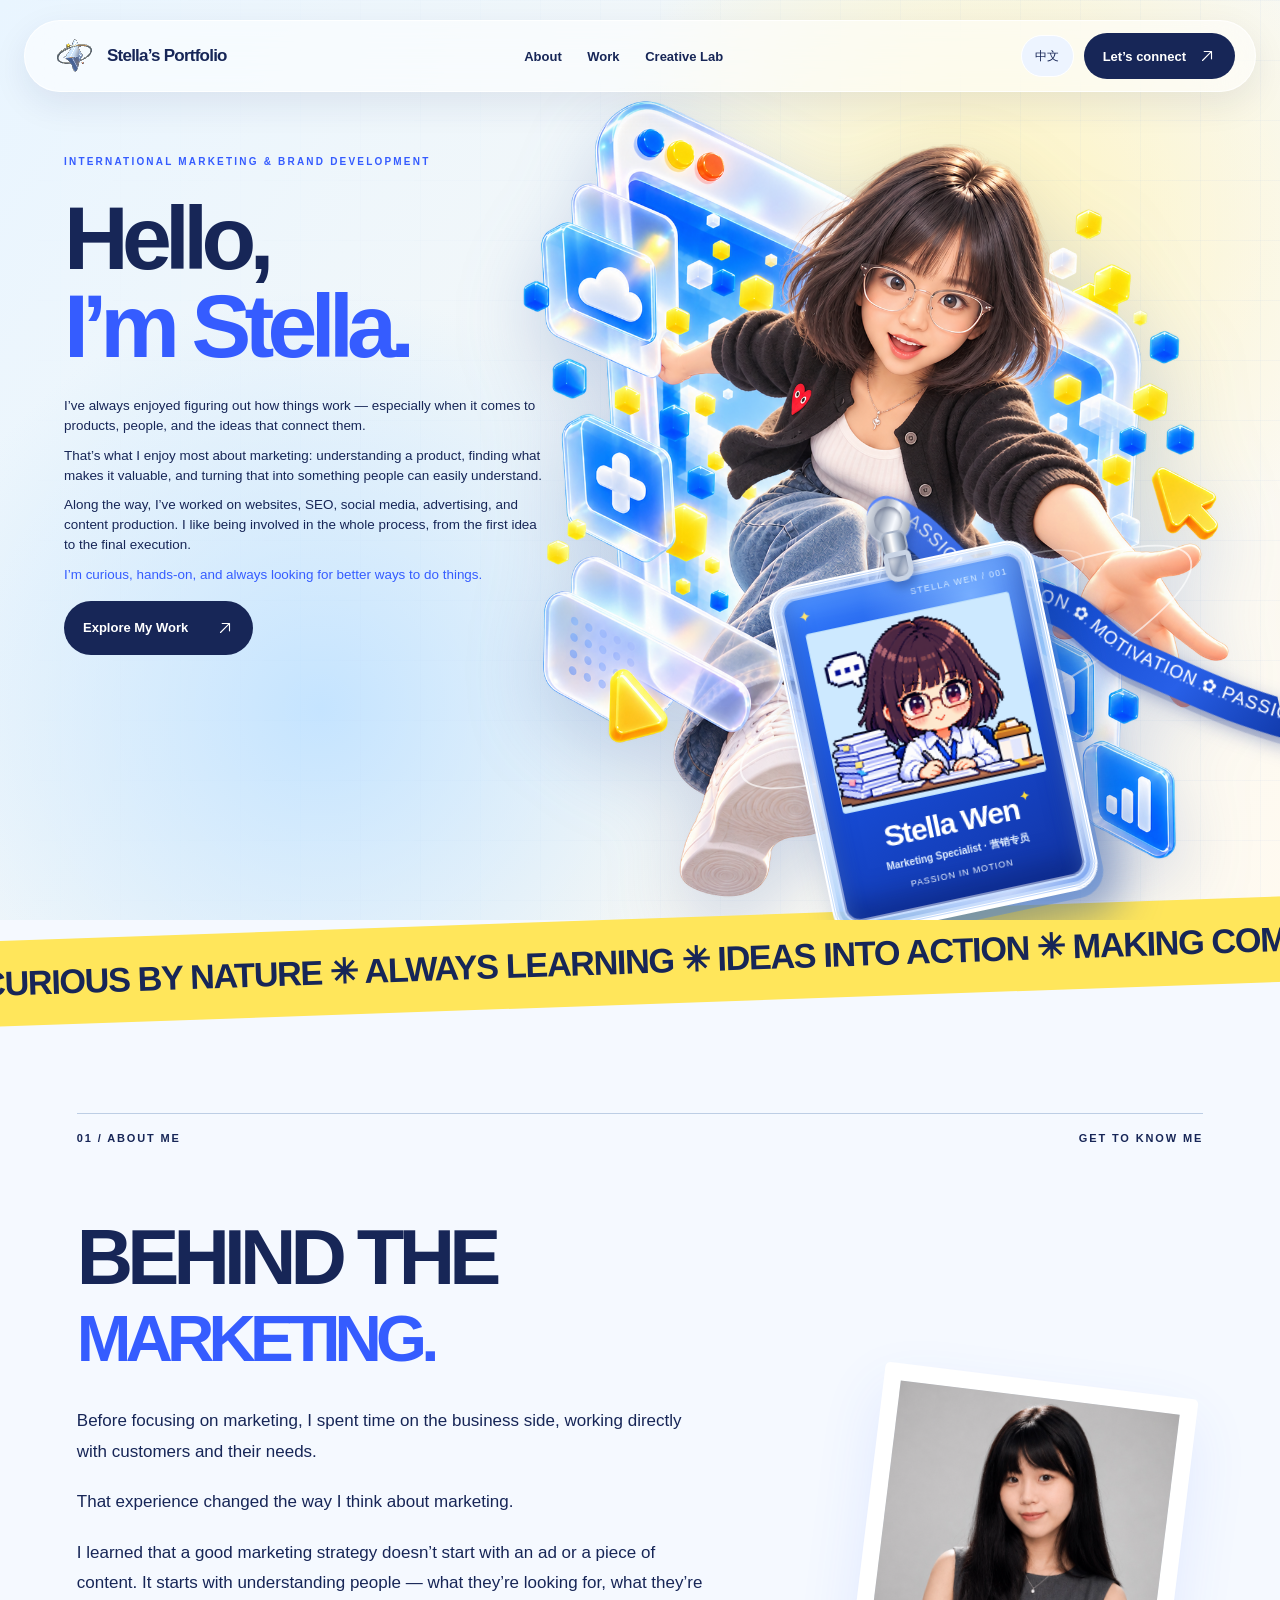
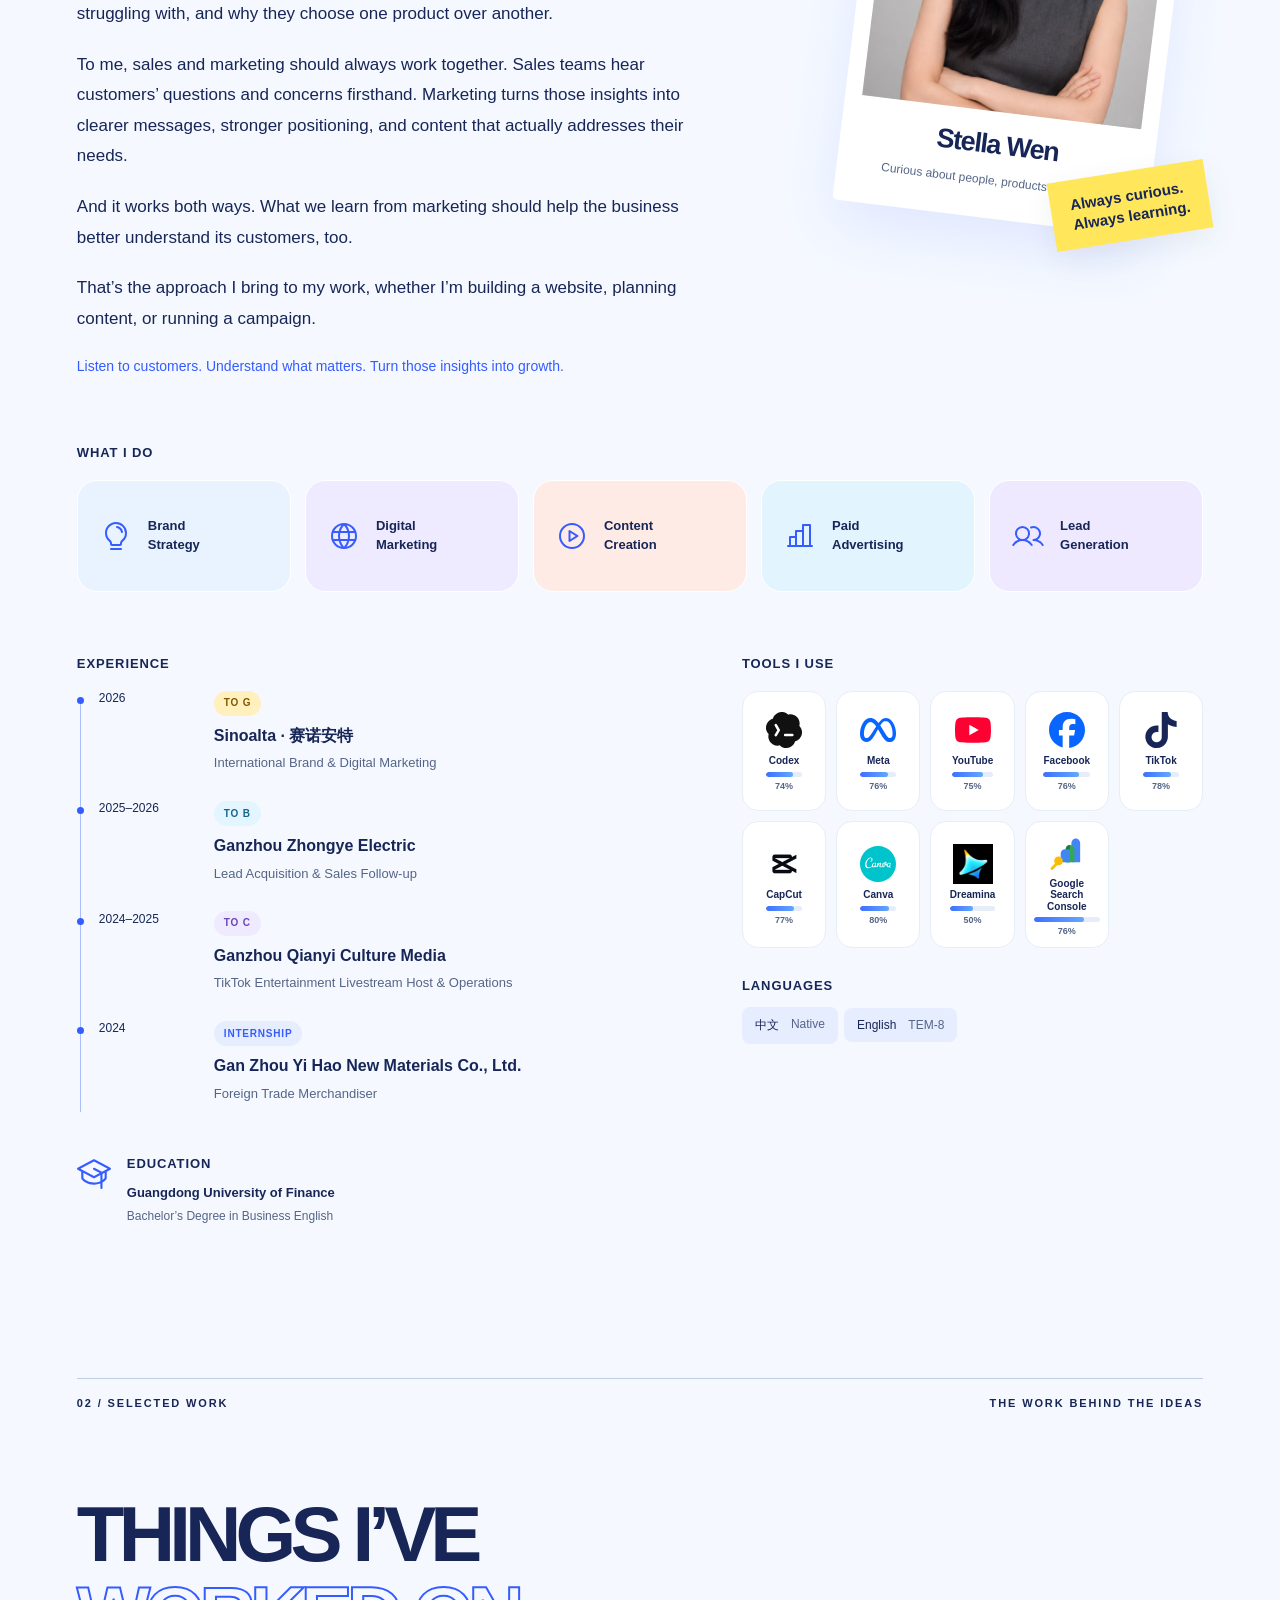
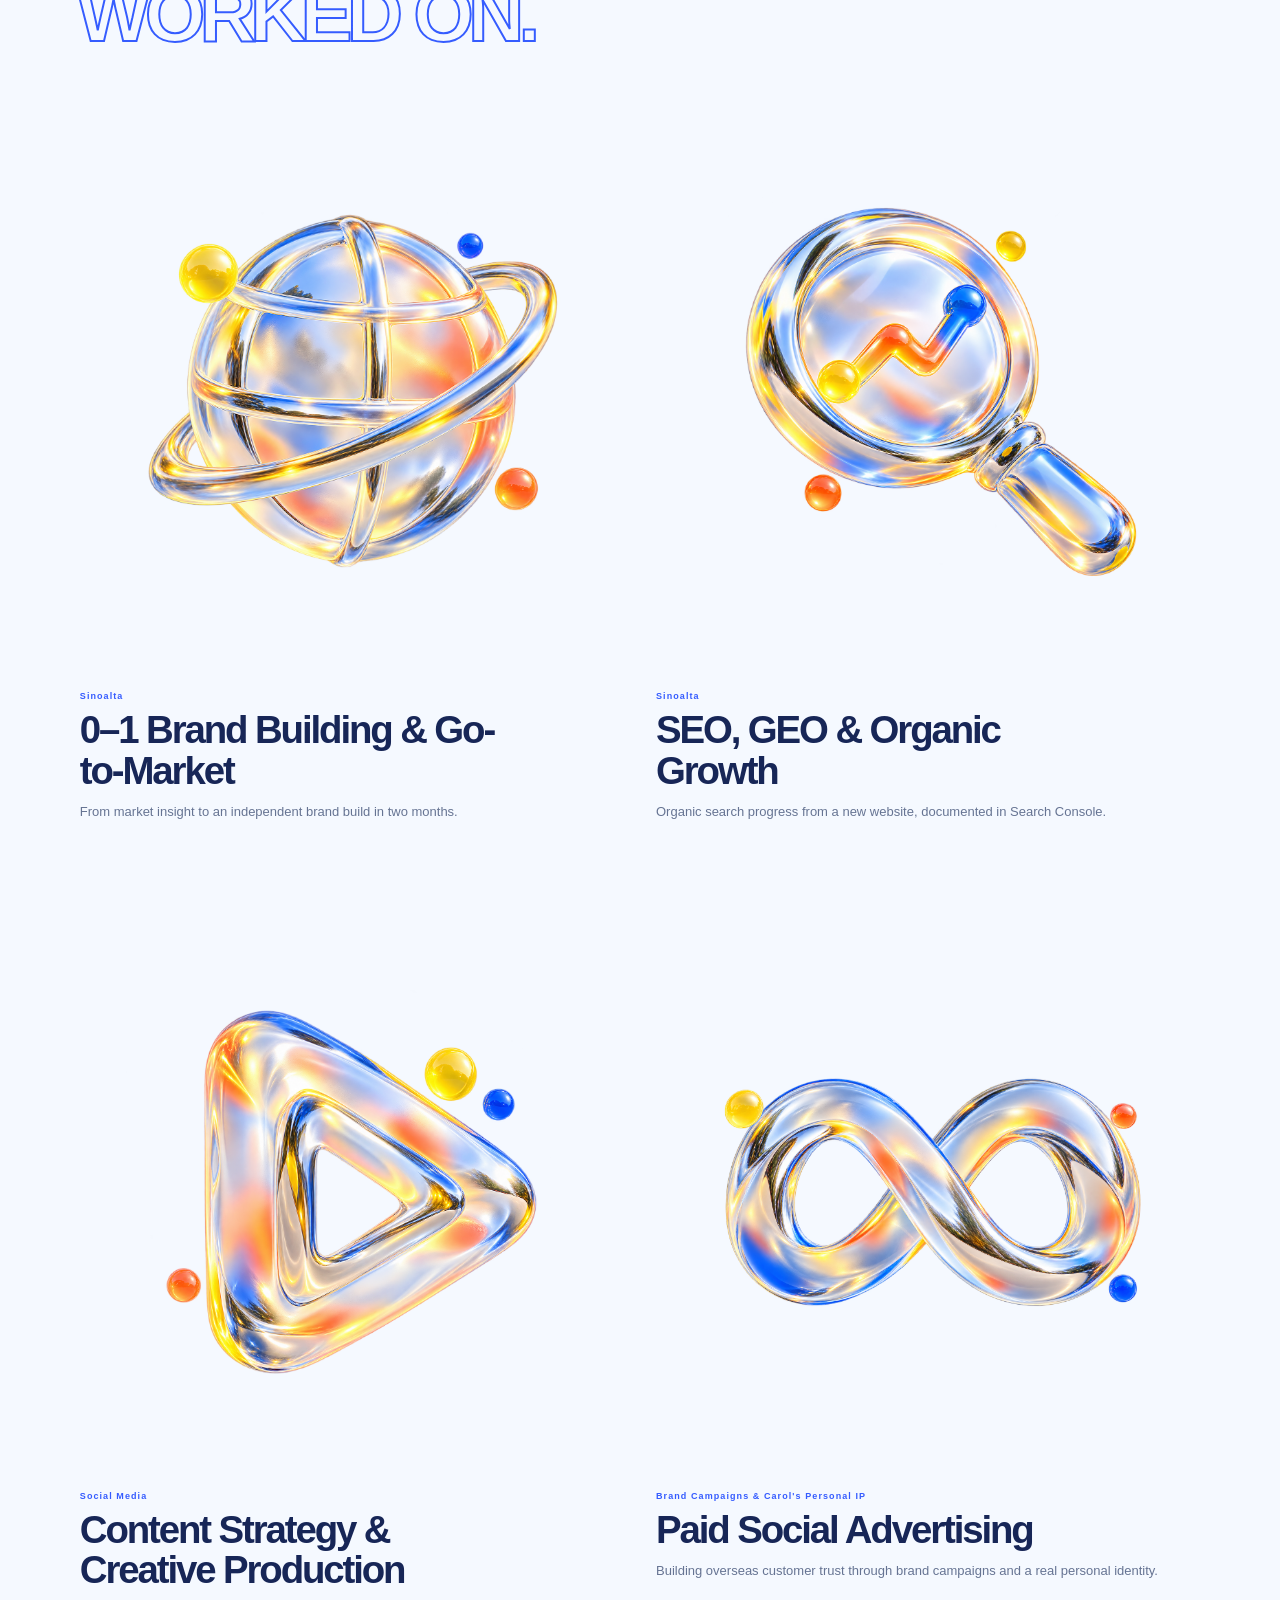
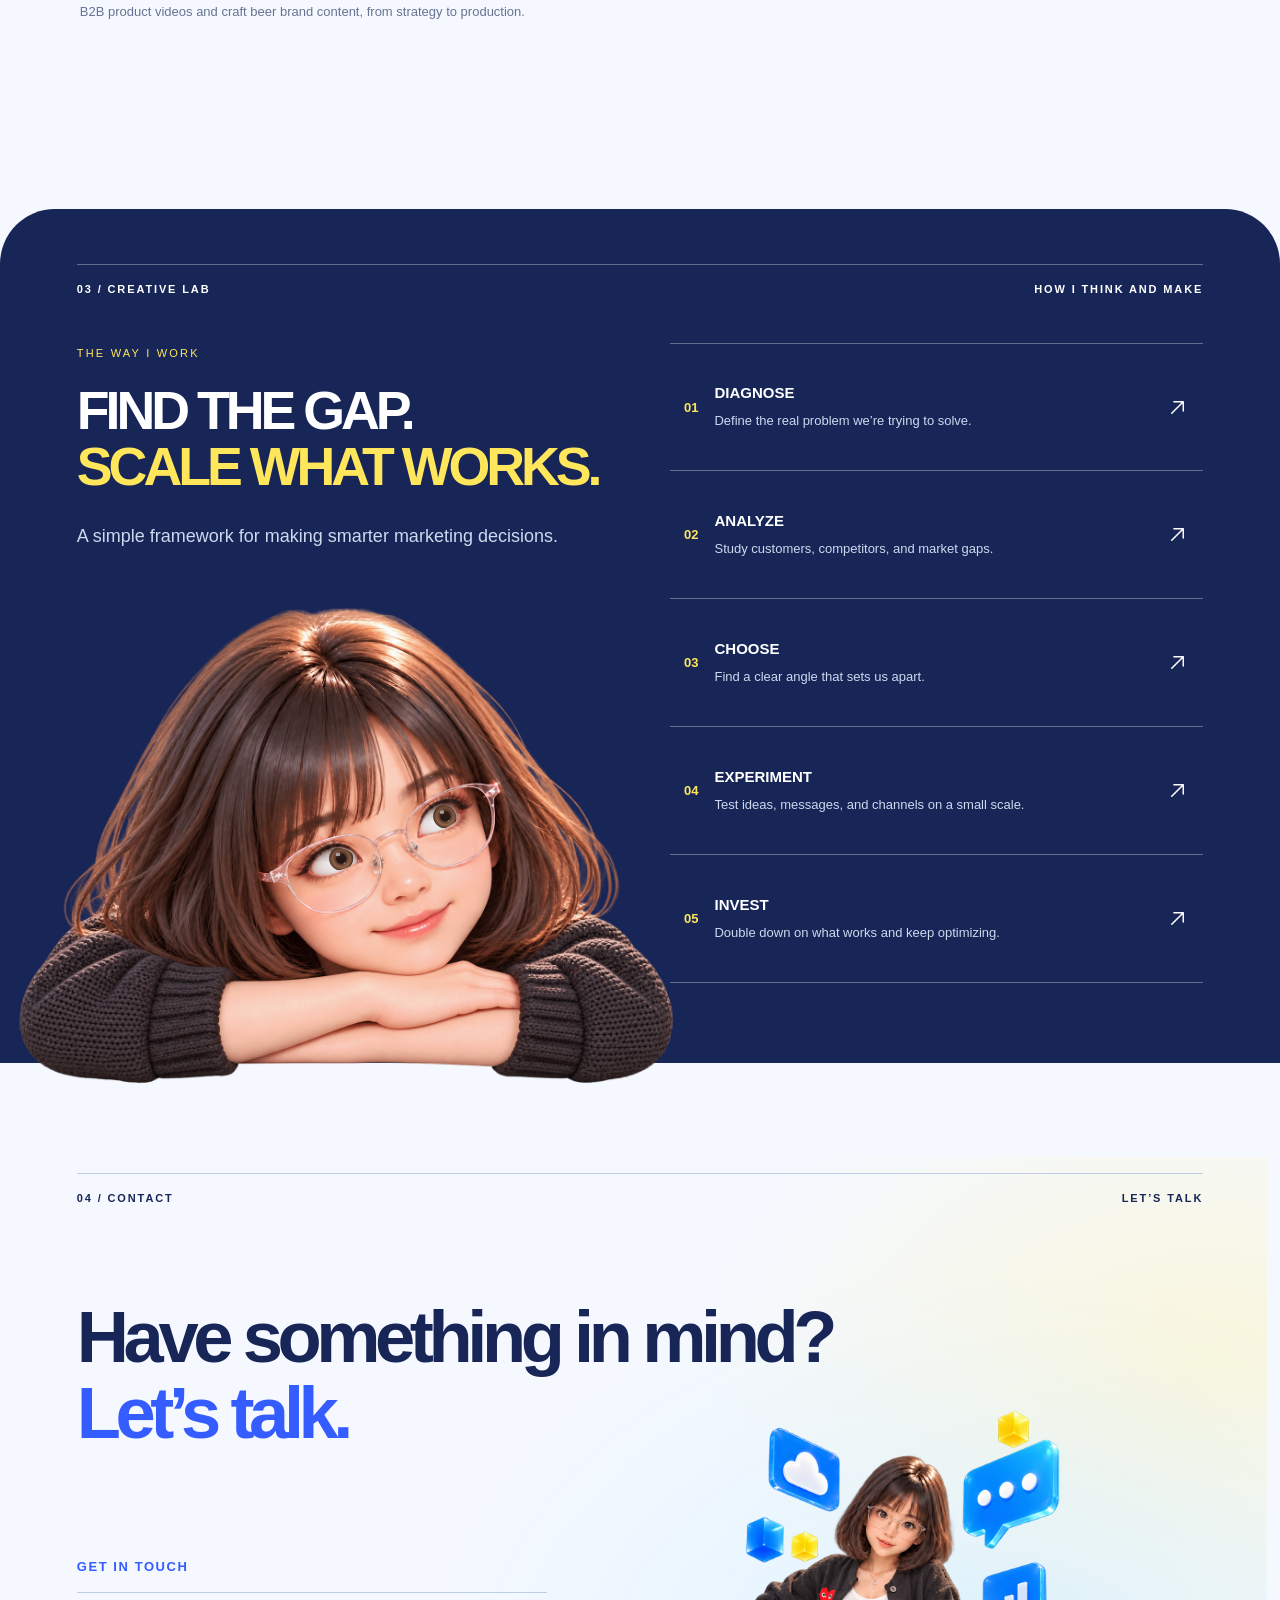
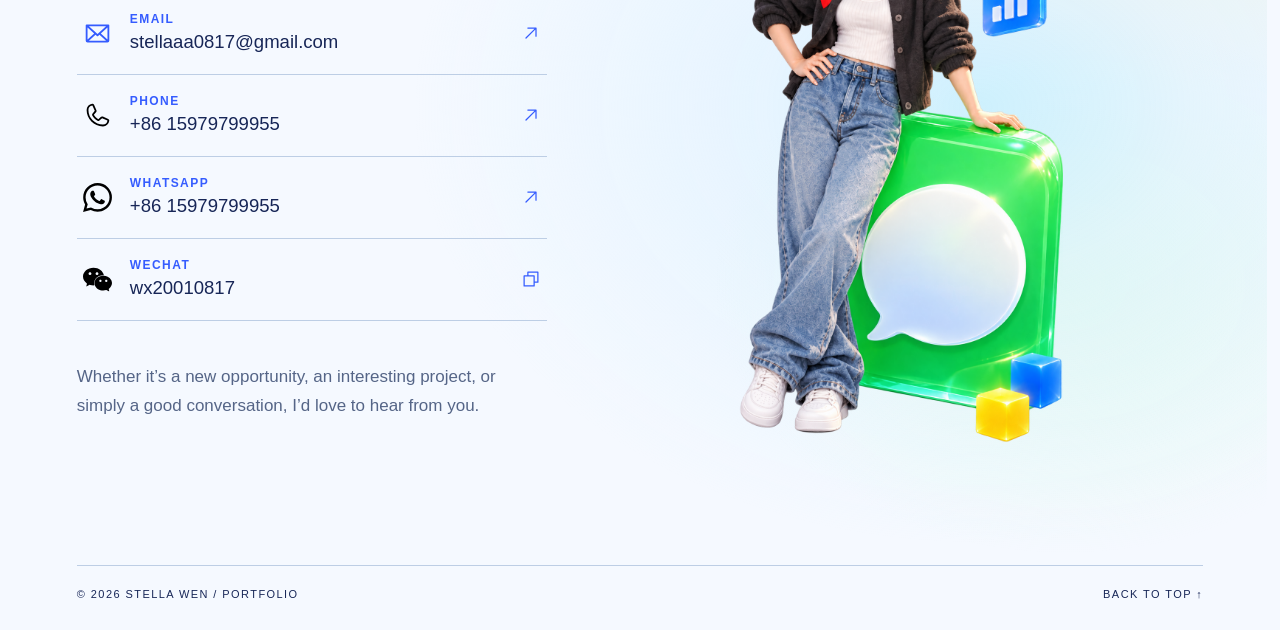
==== index.html @ e573d3d5 "Publish Stella’s Portfolio" ====
<!doctype html><html lang="en"><head><meta charset="utf-8"><meta name="viewport" content="width=device-width,initial-scale=1"><meta name="robots" content="noindex,nofollow"><meta name="theme-color" content="#eaf4ff"><meta name="description" content="Stella Wen — International Marketing & Brand Development. Websites, organic growth, creative content and digital marketing."><title>Stella’s Portfolio — International Marketing & Brand Development</title><link rel="stylesheet" href="styles.css"><link rel="stylesheet" href="hero-home.css"><link rel="stylesheet" href="portfolio.css"></head><body>
<a class="skip-link" href="#about">Skip to content</a>
<header class="nav glass"><a class="logo" href="#top" aria-label="Stella’s Portfolio home"><span class="stella-emblem" aria-hidden="true"><img class="stella-star-mark" src="assets/stella-orbit-star-3d.png" alt="" width="48" height="48"><canvas width="138" height="138"></canvas></span> Stella’s Portfolio</a><button class="menu-toggle" type="button" aria-controls="main-navigation" aria-expanded="false" aria-label="Open navigation"><img src="assets/icons/list.svg" alt=""></button><nav id="main-navigation" aria-label="Main navigation"><a href="#about">About</a><a href="#work">Work</a><a href="#lab">Creative Lab</a><a class="mobile-nav-contact" href="#contact">Contact</a></nav><div class="nav-actions"><button class="language-toggle" type="button" aria-label="切换为中文" aria-pressed="false"><span>中文</span></button><a class="nav-cta" href="#contact">Let’s connect <img src="assets/icons/arrow-up-right.svg" alt=""></a></div></header>
<main id="top"><section class="stella-hero" aria-label="Stella 互动主视觉设计稿"><div class="stella-grid"></div><div class="stella-hero-copy"><p class="stella-eyebrow">INTERNATIONAL MARKETING &amp; BRAND DEVELOPMENT</p><h1>Hello,<br><em>I’m Stella.</em></h1><div class="stella-description"><p>I’ve always enjoyed figuring out how things work — especially when it comes to products, people, and the ideas that connect them.</p><p>That’s what I enjoy most about marketing: understanding a product, finding what makes it valuable, and turning that into something people can easily understand.</p><p>Along the way, I’ve worked on websites, SEO, social media, advertising, and content production. I like being involved in the whole process, from the first idea to the final execution.</p><p class="hero-closing-line">I’m curious, hands-on, and always looking for better ways to do things.</p></div><div class="hero-actions"><a class="pill dark" href="#work">Explore My Work <img src="assets/icons/arrow-up-right.svg" alt=""></a></div></div>
<div class="stella-scene"><img src="hero-concepts/stella-interactive/stella-cartoon-scene.png" alt="卡通形象 Stella 从毛玻璃屏幕里跳出来，伸手追逐工牌" class="stella-stella-scene"><div class="stella-speed stella-speed-one" aria-hidden="true"></div><div class="stella-speed stella-speed-two" aria-hidden="true"></div>
<div class="stella-badge-stage">
  <svg class="stella-lanyard" viewBox="0 0 650 660" aria-hidden="true">
    <defs>
      <linearGradient id="strapBlue" x1="0" y1="0" x2="1" y2="1"><stop stop-color="#5786ff"/><stop offset=".38" stop-color="#1048cb"/><stop offset=".7" stop-color="#2860e8"/><stop offset="1" stop-color="#0c329e"/></linearGradient>
      <path id="strapTail" d="M305 155 C355 181 351 242 419 264 S475 319 523 352 S591 407 690 457"/>
    </defs>
    <use href="#strapTail" fill="none" stroke="#1b328a" stroke-width="43" opacity=".18" transform="translate(5 7)"/>
    <use href="#strapTail" fill="none" stroke="url(#strapBlue)" stroke-width="38" stroke-linecap="round"/>
    <use href="#strapTail" fill="none" stroke="#91b2ff" stroke-width="2" opacity=".7" stroke-dasharray="2 5"/>
    <text class="stella-strap-copy"><textPath href="#strapTail" startOffset="2%">PASSION IN MOTION ✿ MOTIVATION ✿ PASSION IN MOTION ✿</textPath></text>
  </svg>
  <button class="stella-badge" type="button" aria-label="翻转 Stella 工牌，查看比耶卡通形象" aria-pressed="false">
    <span class="stella-hardware" aria-hidden="true"><span class="stella-metal-ring"></span><span class="stella-swivel"></span><span class="stella-metal-clip"></span></span>
    <span class="stella-badge-rotor">
      <span class="stella-badge-face stella-badge-front">
        <span class="stella-badge-inset"><span class="stella-card-top"><span>✦</span><span>STELLA WYNN / 001</span></span><span class="stella-photo-frame"><img class="stella-avatar-image stella-working" src="hero-concepts/stella-interactive/avatar-working.png" alt="" draggable="false"></span><span class="stella-badge-name">Stella wynn<sup>✦</sup></span><span class="stella-badge-role">Marketing Specialist · 营销专员</span><span class="stella-badge-motto">PASSION IN MOTION</span></span>
      </span>
      <span class="stella-badge-face stella-badge-back">
        <span class="stella-badge-inset"><span class="stella-card-top"><span>♥</span><span>STELLA WYNN / 001</span></span><span class="stella-photo-frame"><img class="stella-avatar-image stella-happy" src="hero-concepts/stella-interactive/avatar-happy.png" alt="" draggable="false"></span><span class="stella-badge-name">Stella wynn<sup>✦</sup></span><span class="stella-badge-role">Marketing Specialist · 营销专员</span><span class="stella-badge-motto">PASSION IN MOTION</span></span>
      </span>
    </span>
  </button>
</div></div></section>
<div class="ticker" aria-label="Curious by nature, always learning, ideas into action, making complex things simple"><div>CURIOUS BY NATURE ✳ ALWAYS LEARNING ✳ IDEAS INTO ACTION ✳ MAKING COMPLEX THINGS SIMPLE ✳ CURIOUS BY NATURE ✳ ALWAYS LEARNING ✳ IDEAS INTO ACTION ✳ MAKING COMPLEX THINGS SIMPLE ✳</div></div>
<section class="section about" id="about"><div class="section-label"><span>01 / ABOUT ME</span><span>GET TO KNOW ME</span></div>
<div class="about-grid"><div class="about-intro"><h2>BEHIND THE<br><em>MARKETING.</em></h2><p>Before focusing on marketing, I spent time on the business side, working directly with customers and their needs.</p><p>That experience changed the way I think about marketing.</p><p>I learned that a good marketing strategy doesn’t start with an ad or a piece of content. It starts with understanding people — what they’re looking for, what they’re struggling with, and why they choose one product over another.</p><p>To me, sales and marketing should always work together. Sales teams hear customers’ questions and concerns firsthand. Marketing turns those insights into clearer messages, stronger positioning, and content that actually addresses their needs.</p><p>And it works both ways. What we learn from marketing should help the business better understand its customers, too.</p><p>That’s the approach I bring to my work, whether I’m building a website, planning content, or running a campaign.</p><p class="strength-line">Listen to customers. Understand what matters. Turn those insights into growth.</p></div><div class="about-aside"><div class="avatar-polaroid"><img src="assets/stella-professional-photo.png" alt="Stella Wen in a charcoal sleeveless top, smiling with arms crossed" loading="lazy"><span>Stella Wen</span><small>Curious about people, products and ideas.</small></div><span class="portrait-note">Always curious.<br>Always learning.</span></div></div>
<div class="what-i-do"><h3 class="small-heading">WHAT I DO</h3><div class="capability-grid">
<div><img src="assets/icons/lightbulb.svg" alt=""><span>Brand<br>Strategy</span></div><div><img src="assets/icons/globe.svg" alt=""><span>Digital<br>Marketing</span></div><div><img src="assets/icons/play-circle.svg" alt=""><span>Content<br>Creation</span></div><div><img src="assets/icons/chart-bar.svg" alt=""><span>Paid<br>Advertising</span></div><div><img src="assets/icons/users.svg" alt=""><span>Lead<br>Generation</span></div></div></div>
<div class="about-details"><div><h3 class="small-heading">EXPERIENCE</h3><ol class="experience"><li class="experience-g"><time>2026</time><div><span class="experience-audience">To G</span><strong>Sinoalta · 赛诺安特</strong><p>International Brand &amp; Digital Marketing</p></div></li><li class="experience-b"><time>2025–2026</time><div><span class="experience-audience">To B</span><strong>Ganzhou Zhongye Electric</strong><p>Lead Acquisition &amp; Sales Follow-up</p></div></li><li class="experience-c"><time>2024–2025</time><div><span class="experience-audience experience-type">To C</span><strong>Ganzhou Qianyi Culture Media</strong><p>TikTok Entertainment Livestream Host &amp; Operations</p></div></li><li class="experience-internship"><time>2024</time><div><span class="experience-audience">Internship</span><strong>Gan Zhou Yi Hao New Materials Co., Ltd.</strong><p>Foreign Trade Merchandiser</p></div></li></ol><div class="education"><img src="assets/icons/graduation-cap.svg" alt=""><div><h3 class="small-heading">EDUCATION</h3><strong>Guangdong University of Finance</strong><p>Bachelor’s Degree in Business English</p></div></div></div><div><h3 class="small-heading">TOOLS I USE</h3><div class="tool-grid" id="about-tools"></div><div class="languages"><h3 class="small-heading">LANGUAGES</h3><span>中文 <b>Native</b></span><span>English <b>TEM-8</b></span></div></div></div></section>
<section class="section work" id="work"><div class="section-label"><span>02 / SELECTED WORK</span><span>THE WORK BEHIND THE IDEAS</span></div><div class="work-head"><h2>THINGS I’VE<br><em>WORKED ON.</em></h2></div><div class="projects" id="project-grid"></div></section>
<section class="lab" id="lab"><div class="section"><div class="section-label"><span>03 / CREATIVE LAB</span><span>HOW I THINK AND MAKE</span></div><div class="lab-grid"><div class="lab-copy"><small>THE WAY I WORK</small><h2>FIND THE GAP.<br><em>SCALE WHAT WORKS.</em></h2><p class="lab-intro">A simple framework for making smarter marketing decisions.</p><div class="lab-portrait" aria-hidden="true"><img src="assets/stella-lab-gaze-base.png" alt="" width="1448" height="1086" loading="lazy"><svg class="lab-eyes" viewBox="0 0 1448 1086" aria-hidden="true"><defs><clipPath id="lab-eye-mask-left"><path d="M646 603 C655 568 687 550 715 555 C732 558 745 571 752 584 C718 603 676 618 646 603Z"/></clipPath><clipPath id="lab-eye-mask-right"><path d="M883 522 C883 490 909 458 939 461 C957 463 966 480 963 496 C944 512 914 525 883 522Z"/></clipPath><radialGradient id="lab-iris"><stop stop-color="#241817"/><stop offset=".4" stop-color="#493025"/><stop offset=".72" stop-color="#94644b"/><stop offset=".91" stop-color="#684431"/><stop offset="1" stop-color="#38251f"/></radialGradient><linearGradient id="lab-lid-shadow" x1="0" y1="0" x2="0" y2="1"><stop stop-color="#48291d" stop-opacity=".5"/><stop offset=".55" stop-color="#48291d" stop-opacity="0"/></linearGradient><g id="lab-iris-shape"><circle r="26" fill="url(#lab-iris)"/><circle r="11" fill="#201615"/><ellipse cx="-7" cy="-9" rx="5" ry="4" fill="#fff" opacity=".72"/><circle cx="7" cy="10" r="2" fill="#fff" opacity=".3"/></g></defs><g clip-path="url(#lab-eye-mask-left)"><g transform="translate(708 580)"><g class="lab-iris-motion"><use href="#lab-iris-shape"/></g></g><path d="M642 550H758V615H642Z" fill="url(#lab-lid-shadow)"/></g><g clip-path="url(#lab-eye-mask-right)"><g transform="translate(934 488)"><g class="lab-iris-motion"><use href="#lab-iris-shape"/></g></g><path d="M878 457H970V528H878Z" fill="url(#lab-lid-shadow)"/></g></svg></div></div><div class="lab-list"><p><b>01</b><span class="principle"><strong>DIAGNOSE</strong><small>Define the real problem we’re trying to solve.</small></span><img src="assets/icons/arrow-up-right.svg" alt=""></p><p><b>02</b><span class="principle"><strong>ANALYZE</strong><small>Study customers, competitors, and market gaps.</small></span><img src="assets/icons/arrow-up-right.svg" alt=""></p><p><b>03</b><span class="principle"><strong>CHOOSE</strong><small>Find a clear angle that sets us apart.</small></span><img src="assets/icons/arrow-up-right.svg" alt=""></p><p><b>04</b><span class="principle"><strong>EXPERIMENT</strong><small>Test ideas, messages, and channels on a small scale.</small></span><img src="assets/icons/arrow-up-right.svg" alt=""></p><p><b>05</b><span class="principle"><strong>INVEST</strong><small>Double down on what works and keep optimizing.</small></span><img src="assets/icons/arrow-up-right.svg" alt=""></p></div></div></div></section>
<section class="section contact" id="contact"><div class="section-label"><span>04 / CONTACT</span><span>LET’S TALK</span></div><h2><span>Have something in mind?</span><em>Let’s talk.</em></h2><div class="contact-row"><div class="contact-details"><h3 class="contact-get-in-touch">GET IN TOUCH</h3><div id="contact-method"></div><p class="contact-description">Whether it’s a new opportunity, an interesting project, or simply a good conversation, I’d love to hear from you.</p></div><div class="contact-scene" aria-hidden="true"><img src="assets/stella-contact-reference-transparent.png" alt="" width="878" height="1792" loading="lazy"></div></div><footer><span>© 2026 STELLA WEN / PORTFOLIO</span><a href="#top">BACK TO TOP ↑</a></footer></section>
</main><dialog id="project-detail" aria-labelledby="detail-title"><div class="detail-toolbar"><a class="detail-home" href="#work">STELLA’S PORTFOLIO / SELECTED WORK</a><button class="dialog-close" type="button" aria-label="Close project details"><img src="assets/icons/x.svg" alt=""></button></div><div id="detail-content"></div></dialog>
<dialog id="lead-gallery" aria-labelledby="lead-gallery-title"><div class="lead-gallery-shell"><div class="lead-gallery-top"><div><small>REAL INQUIRY EVIDENCE</small><h2 id="lead-gallery-title">Inquiry Evidence</h2></div><button class="lead-gallery-close" type="button" aria-label="Close inquiry gallery"><img src="assets/icons/x.svg" alt=""></button></div><figure><img id="lead-gallery-image" alt=""><figcaption><strong id="lead-gallery-caption"></strong><span id="lead-gallery-description"></span><a id="lead-gallery-fullsize" target="_blank" rel="noopener noreferrer">View full-size screenshot ↗</a></figcaption></figure><div class="lead-gallery-controls"><button type="button" data-lead-prev aria-label="Previous screenshot">← <span>Previous</span></button><span id="lead-gallery-count" aria-live="polite"></span><button type="button" data-lead-next aria-label="Next screenshot"><span>Next</span> →</button></div></div></dialog>
<script src="stella-star-3d.js"></script><script src="portfolio-data.js"></script><script src="script.js"></script><script src="hero-home.js"></script><script src="i18n.js"></script></body></html>
---- styles.css ----
:root{--ink:#172657;--blue:#355cff;--yellow:#ffe65b}*{box-sizing:border-box}html{scroll-behavior:smooth}body{margin:0;background:#f5f9ff;color:var(--ink);font-family:"Avenir Next","Segoe UI",Arial,sans-serif;overflow-x:hidden}a{text-decoration:none;color:inherit}a:focus-visible{outline:3px solid var(--blue);outline-offset:5px}h1,h2,h3,p{margin-top:0}.glass{background:rgba(255,255,255,.55);border:1px solid rgba(255,255,255,.85);box-shadow:0 15px 45px #4565aa22,inset 0 1px #fff;backdrop-filter:blur(22px);-webkit-backdrop-filter:blur(22px)}.nav{position:absolute;z-index:30;top:28px;left:50%;transform:translateX(-50%);width:min(1240px,calc(100% - 48px));height:72px;border-radius:100px;padding:0 20px 0 27px;display:flex;align-items:center;justify-content:space-between}.logo{font-size:19px;letter-spacing:-.06em;font-weight:450}.logo span{display:inline-grid;place-items:center;width:30px;height:30px;background:var(--yellow);border-radius:50%;margin-right:5px;font-size:22px}.nav nav{display:flex;gap:40px;font-size:13px;font-weight:450}.nav nav a:hover{color:var(--blue)}.nav-cta,.pill{display:inline-flex;align-items:center;justify-content:space-between;gap:28px;border-radius:100px;background:var(--ink);color:#fff;font-size:13px;font-weight:450;padding:14px 19px;transition:transform .25s,background .25s}.nav-cta:hover,.pill:hover{transform:translateY(-4px);background:var(--blue)}.hero{min-height:850px;height:100svh;max-height:1100px;position:relative;overflow:hidden;background:radial-gradient(circle at 73% 40%,#fff1bc 0,transparent 30%),radial-gradient(circle at 20% 68%,#c8e3ff 0,transparent 32%),linear-gradient(130deg,#eaf5ff,#f8fbff 55%,#fff9ec)}.hero-inner{max-width:1240px;height:100%;margin:auto;position:relative;padding-top:165px}.topline{display:flex;justify-content:space-between;font-size:11px;font-weight:450;letter-spacing:.16em}.topline span:first-child{color:#376cad}.hero-copy{position:relative;z-index:5;margin-top:95px}.eyebrow{font-size:12px;font-weight:450;letter-spacing:.22em;color:var(--blue);margin-bottom:25px}.hero h1{font-size:clamp(75px,9.3vw,150px);line-height:.9;letter-spacing:-.09em;font-weight:450;margin:0 0 30px}.hero h1 em{font-style:normal;color:var(--blue)}.hero h1 b{color:#ff885e}.hero-copy>p:not(.eyebrow){font-size:clamp(16px,1.5vw,21px);line-height:1.65;margin-bottom:28px}.pill{min-width:170px;min-height:54px}.hero-art{position:absolute;z-index:4;width:min(65vw,900px);right:-15%;top:9%;filter:drop-shadow(0 38px 35px #5078bb44);animation:float 7s ease-in-out infinite;pointer-events:none}.float-card{position:absolute;z-index:7;border-radius:22px;padding:14px 18px;display:flex;align-items:center;gap:12px;font-size:10px;line-height:1.5;letter-spacing:.07em}.float-card strong{font-size:14px}.float-card i{font-style:normal;display:grid;place-items:center;width:45px;height:45px;border-radius:15px;background:var(--yellow);font-size:28px}.card-one{right:1%;top:29%;transform:rotate(-8deg)}.card-two{right:27%;bottom:15%;transform:rotate(8deg)}.card-two i{background:#a9c7ff;color:var(--blue)}.scroll{position:absolute;bottom:38px;font-size:10px;font-weight:450;letter-spacing:.18em}.ticker{overflow:hidden;white-space:nowrap;background:var(--yellow);padding:22px 0;transform:rotate(-2deg) scale(1.03);position:relative;z-index:8}.ticker>div{width:max-content;font-size:clamp(22px,2.6vw,38px);font-weight:450;letter-spacing:-.04em;animation:marquee 25s linear infinite}.section{max-width:1240px;margin:auto;padding:110px 0}.section-label{border-top:1px solid #bdcee5;padding-top:18px;display:flex;justify-content:space-between;font-size:11px;font-weight:450;letter-spacing:.17em}.about-grid{display:grid;grid-template-columns:1.1fr .9fr;gap:8vw;margin-top:100px}.about h2,.work h2,.lab h2,.contact h2{font-size:clamp(55px,6.5vw,100px);line-height:1.03;letter-spacing:-.075em;font-weight:450}.about h2 em,.contact h2 em{font-style:normal;color:var(--blue)}.about-grid>div{font-size:19px;line-height:1.85}.about-grid p{margin-bottom:20px}.tags{display:flex;flex-wrap:wrap;gap:10px;margin-top:32px}.tags span{font-size:13px;font-weight:450;border-radius:100px;background:#e5edff;padding:9px 15px}.tags span:nth-child(2){background:#fff0c3}.tags span:nth-child(3){background:#ffe4dc}.work{padding-top:40px;padding-bottom:160px}.work-head{display:flex;justify-content:space-between;align-items:end;gap:40px;margin:85px 0 60px}.work-head h2{margin:0}.work-head h2 em{font-style:normal;color:transparent;-webkit-text-stroke:2px var(--blue)}.work-head p{max-width:280px;font-size:16px;line-height:1.7;color:#5b6b8c}.projects{display:grid;grid-template-columns:1fr 1fr;gap:65px 26px}.project.wide{grid-column:1/-1}.visual{height:500px;border-radius:34px;position:relative;overflow:hidden;isolation:isolate;transition:transform .35s}.project:hover .visual{transform:translateY(-8px)}.visual-one{background:radial-gradient(circle at 70% 30%,#d9ffff,transparent 40%),linear-gradient(135deg,#9ec5ff,#7567e9)}.visual-two{background:radial-gradient(circle at 80% 20%,#fff5b1,transparent 40%),linear-gradient(135deg,#ffb795,#f3dcff)}.visual-three{height:570px;background:linear-gradient(120deg,#ffc851,#ff8c77 55%,#fa6a93)}.badge{position:absolute;z-index:5;top:25px;left:25px;padding:10px 15px;border-radius:100px;font-size:10px;font-weight:450;letter-spacing:.12em}.arrow{position:absolute;z-index:5;right:25px;bottom:25px;width:55px;height:55px;background:white;border-radius:50%;display:grid;place-items:center;font-size:25px}.blue-orb{position:absolute;left:17%;top:13%;width:320px;height:320px;border-radius:50%;background:radial-gradient(circle at 30% 20%,#fff,#c4dcff 25%,#5578ef 75%);box-shadow:inset -30px -40px 45px #293bb666,0 30px 45px #3349a44d}.blue-ring{position:absolute;left:27%;top:35%;width:330px;height:180px;border:32px solid #e8faffcc;border-radius:50%;transform:rotate(-28deg);box-shadow:0 22px 30px #3b4ba955}.mock-window{position:absolute;left:12%;top:17%;width:76%;height:63%;border-radius:28px;padding:22px;transform:rotate(-7deg)}.window-bar,.window-foot{font-size:11px;font-weight:450;letter-spacing:.1em}.window-bar{color:#ff885e}.window-bar span{float:right;color:var(--ink)}.mock-window strong{display:block;margin-top:60px;font-size:clamp(35px,4vw,62px);line-height:1;letter-spacing:-.07em}.mock-window strong span{color:#ff885e}.window-foot{position:absolute;bottom:20px}.orange-pebble{position:absolute;right:4%;bottom:9%;width:120px;height:120px;border-radius:28px;background:linear-gradient(135deg,#ffb44e,#fd5e86);transform:rotate(25deg);box-shadow:inset -15px -15px 25px #e2396180,0 20px 25px #a04f5b55}.sun{position:absolute;left:8%;top:11%;width:420px;height:420px;border-radius:50%;background:radial-gradient(circle at 32% 27%,#fffcc8,#ffe157 36%,#fa7f4b 85%);box-shadow:0 35px 50px #ad3d4b66,inset -30px -30px 30px #ee6a4a88}.arch{position:absolute;right:8%;top:10%;height:80%;width:50%;border-radius:220px 220px 35px 35px;transform:rotate(9deg);display:grid;place-items:center;text-align:center;font-size:clamp(70px,8vw,150px);line-height:.85;letter-spacing:-.08em;font-weight:450;color:white;text-shadow:0 8px 20px #c0535877}.project-info{display:flex;justify-content:space-between;align-items:end;padding:20px 3px}.project-info small{font-size:11px;font-weight:450;letter-spacing:.15em;color:var(--blue)}.project-info h3{font-size:clamp(30px,3vw,45px);letter-spacing:-.055em;margin:7px 0 0}.project-info p{font-size:14px;color:#667493;margin:0 0 6px}.lab{background:var(--ink);color:white;border-radius:55px 55px 0 0}.lab .section-label{border-color:#ffffff55}.lab-grid{display:grid;grid-template-columns:1fr 1fr;gap:60px;margin-top:100px}.lab-grid small{font-size:11px;font-weight:450;letter-spacing:.2em;color:var(--yellow)}.lab h2{margin-top:25px}.lab h2 em{font-style:normal;color:var(--yellow)}.lab-list p{display:flex;align-items:center;gap:16px;border-bottom:1px solid #ffffff55;padding:25px 0;margin:0;font-size:17px}.lab-list p:first-child{border-top:1px solid #ffffff55}.lab-list b{font-size:13px;color:var(--yellow)}.lab-list span{margin-left:auto}.contact{padding-bottom:30px}.contact>.eyebrow{margin-top:100px}.contact h2{font-size:clamp(75px,10vw,155px);margin-bottom:50px}.contact-row{display:flex;justify-content:space-between;align-items:end;gap:25px}.contact-row p{max-width:510px;font-size:17px;line-height:1.7;color:#556587}.contact footer{display:flex;justify-content:space-between;border-top:1px solid #bdcee5;padding-top:22px;margin-top:130px;font-size:11px;font-weight:450;letter-spacing:.13em}@keyframes float{50%{transform:translateY(-25px) rotate(4deg)}}@keyframes marquee{to{transform:translateX(-50%)}}@media(max-width:1300px){.section{margin-left:6vw;margin-right:6vw}.hero-inner{margin:0 6vw}}@media(max-width:900px){.hero-art{width:80vw;right:-30%;top:23%;opacity:.82}.about-grid,.lab-grid{grid-template-columns:1fr;gap:20px}.work-head{align-items:start;flex-direction:column}.visual{height:400px}.visual-three{height:470px}}@media(max-width:650px){.nav{top:14px;width:calc(100% - 24px);height:62px;padding:0 12px}.logo{font-size:14px}.logo span{width:25px;height:25px;font-size:18px}.nav nav{display:none}.nav-cta{padding:11px}.hero{height:820px;min-height:0}.hero-inner{margin:0 20px;padding-top:120px}.topline{font-size:9px}.topline span:last-child{display:none}.hero-copy{margin-top:65px}.eyebrow{font-size:10px}.hero h1{font-size:clamp(55px,13vw,85px);position:relative;z-index:8}.hero-copy>p:not(.eyebrow){font-size:15px}.hero-art{width:110vw;right:-53%;top:37%;opacity:.85}.float-card{padding:9px 11px;font-size:8px;border-radius:14px}.float-card strong{font-size:10px}.float-card i{width:30px;height:30px;font-size:19px}.card-one{right:2%;top:51%}.card-two{right:25%;bottom:12%}.scroll{bottom:25px;font-size:9px}.section{margin:0 20px;padding:80px 0}.section-label{font-size:9px}.about-grid{margin-top:60px}.about h2,.work h2,.lab h2{font-size:clamp(50px,11vw,70px)}.about-grid>div{font-size:16px}.work{padding-top:20px;padding-bottom:90px}.work-head{margin:55px 0 35px}.work-head p{font-size:14px}.projects{grid-template-columns:1fr;gap:35px}.project.wide{grid-column:auto}.visual,.visual-three{height:350px;border-radius:24px}.blue-orb{width:240px;height:240px;left:10%}.blue-ring{width:240px;left:20%}.mock-window{left:9%;width:82%;height:66%}.mock-window strong{font-size:42px;margin-top:40px}.sun{width:260px;height:260px}.arch{height:75%;width:50%;font-size:55px}.project-info{align-items:start;flex-direction:column;gap:5px}.project-info p{font-size:13px}.lab{border-radius:35px 35px 0 0}.lab-grid{margin-top:70px}.lab-list p{font-size:15px}.contact h2{font-size:clamp(58px,13vw,85px)}.contact-row{align-items:start;flex-direction:column}.contact-row p{font-size:15px}.contact footer{flex-wrap:wrap;gap:12px;font-size:9px;margin-top:100px}}@media(prefers-reduced-motion:reduce){html{scroll-behavior:auto}.hero-art,.ticker>div{animation:none}*,*:before,*:after{transition-duration:.01ms!important}}
---- hero-home.css ----
.stella-topbar{position:absolute;z-index:30;top:22px;left:50%;transform:translateX(-50%);width:min(1240px,calc(100% - 40px));height:62px;border:1px solid #fff;border-radius:100px;display:flex;align-items:center;justify-content:space-between;padding:0 25px;background:#ffffffa3;box-shadow:0 12px 30px #5570a522;backdrop-filter:blur(18px)}.stella-topbar a{color:var(--ink);text-decoration:none;font-size:18px;font-weight:450;letter-spacing:-.06em}.stella-topbar span{font-size:10px;font-weight:450;letter-spacing:.18em}.stella-hero{min-height:840px;height:100svh;max-height:1100px;position:relative;overflow:hidden;background:radial-gradient(circle at 77% 25%,#fff4bf,transparent 33%),radial-gradient(circle at 25% 77%,#c5e4ff,transparent 35%),linear-gradient(125deg,#e9f5ff,#fffaf0)}.stella-grid{position:absolute;inset:0;background-image:linear-gradient(#8db3e711 1px,transparent 1px),linear-gradient(90deg,#8db3e711 1px,transparent 1px);background-size:60px 60px;mask-image:linear-gradient(90deg,transparent,#000)}.stella-hero-copy{position:absolute;z-index:10;top:24%;left:max(calc((100vw - 1240px)/2),5%);width:51%}.stella-eyebrow{font-size:11px;color:var(--blue);font-weight:450;letter-spacing:.22em;margin-bottom:28px}.stella-hero h1{font-size:clamp(72px,8vw,130px);line-height:.9;letter-spacing:-.09em;font-weight:450;margin:0 0 35px}.stella-hero h1 em{font-style:normal;color:var(--blue)}.stella-hero h1 span{color:#ff895f}.stella-description{font-size:clamp(16px,1.5vw,20px);line-height:1.7;max-width:430px}.stella-hint{display:inline-flex;align-items:center;gap:12px;background:#ffffffb8;border:1px solid white;border-radius:100px;padding:10px 18px;margin-top:18px;font-size:12px;font-weight:450;box-shadow:0 12px 35px #5c70aa25}.stella-hint-icon{display:grid;place-items:center;width:30px;height:30px;background:var(--yellow);border-radius:50%;font-size:19px}.stella-scene{position:absolute;inset:0;pointer-events:none}.stella-stella-scene{position:absolute;width:min(69vw,900px);right:-3%;top:10%;height:90%;object-fit:contain;filter:drop-shadow(0 30px 36px #476ab540);animation:girlFloat 6s ease-in-out infinite}.stella-badge-stage{position:absolute;z-index:14;width:610px;height:620px;right:3%;bottom:-13%;pointer-events:none}.stella-lanyard{position:absolute;inset:0;width:100%;height:100%;filter:drop-shadow(10px 15px 12px #1b3b8970);transform:rotate(-10deg);transform-origin:50% 60%;animation:ribbonFloat 5s ease-in-out infinite}.stella-badge{pointer-events:auto;cursor:pointer;position:absolute;left:175px;top:200px;width:246px;height:326px;border:0;background:none;padding:0;perspective:1000px;transform:rotate(10deg);filter:drop-shadow(18px 25px 20px #2437746e);transition:transform .55s cubic-bezier(.2,.8,.2,1),filter .55s}.stella-badge:hover,.stella-badge:focus-visible{transform:rotate(0deg) translateY(-16px) scale(1.06);filter:drop-shadow(24px 38px 26px #24377480)}.stella-badge:focus-visible{outline:4px solid var(--blue);outline-offset:8px}.stella-badge-rotor{display:block;width:100%;height:100%;position:relative;transform-style:preserve-3d;transition:transform .85s cubic-bezier(.2,.8,.2,1)}.stella-badge:hover .stella-badge-rotor,.stella-badge:focus-visible .stella-badge-rotor,.stella-badge.stella-is-flipped .stella-badge-rotor{transform:rotateY(180deg)}.stella-badge-face{position:absolute;inset:0;display:flex;flex-direction:column;align-items:center;backface-visibility:hidden;-webkit-backface-visibility:hidden;border:4px solid #fff8;border-radius:20px;background:linear-gradient(155deg,#ff575e,#ef2d58 64%,#d7194c);box-shadow:inset 0 2px 0 #ffffff77,inset -8px -12px 22px #9d164066;text-align:center;color:#fff;overflow:visible}.stella-badge-face:before{content:"";position:absolute;inset:12px;border:1px solid #ffffff55;border-radius:12px;pointer-events:none}.stella-badge-back{transform:rotateY(180deg);background:linear-gradient(160deg,#4b7cff,#254ccc 65%,#1a3294)}.stella-clip{position:absolute;z-index:2;top:-17px;left:50%;transform:translateX(-50%);width:53px;height:28px;border:7px solid #dfe9ff;border-radius:9px;background:#a5baff;box-shadow:0 2px 3px #253d9466}.stella-badge-top{width:100%;display:flex;justify-content:space-between;align-items:center;padding:29px 24px 0}.stella-mark{font-size:25px;line-height:1}.stella-badge-no{font-size:9px;font-weight:450;letter-spacing:.16em}.stella-avatar{width:160px;height:139px;display:grid;place-items:center;margin-top:0;filter:drop-shadow(0 10px 9px #9b224555)}.stella-avatar svg{width:100%;height:100%}.stella-badge-name{font-size:40px;letter-spacing:-.06em;line-height:1;font-weight:450;margin-top:4px}.stella-badge-line{font-size:10px;letter-spacing:.18em;font-weight:450;margin-top:7px}.stella-badge-bottom{display:flex;justify-content:space-between;width:100%;margin-top:auto;padding:0 17px 17px;font-size:8px;letter-spacing:.05em;font-weight:450}.stella-speed{position:absolute;border-radius:50%;border:2px solid #ffffffaa;transform:rotate(-26deg);z-index:12}.stella-speed-one{width:500px;height:120px;right:5%;bottom:21%}.stella-speed-two{width:340px;height:80px;right:14%;bottom:27%;opacity:.5}@keyframes girlFloat{50%{transform:translateY(-14px)}}@keyframes ribbonFloat{50%{transform:rotate(-7deg) translateY(-9px)}}@media(max-width:1100px){.stella-hero-copy{left:5%;top:25%;width:58%}.stella-hero h1{font-size:clamp(65px,8vw,100px)}.stella-stella-scene{width:78vw;right:-20%;top:13%}.stella-badge-stage{right:-15%;bottom:0;transform:scale(.82)}}@media(max-width:700px){.stella-hero{height:900px;min-height:900px}.stella-topbar{top:14px;width:calc(100% - 24px);padding:0 15px}.stella-topbar a{font-size:15px}.stella-topbar span{font-size:8px}.stella-hero-copy{top:125px;left:20px;width:calc(100% - 40px)}.stella-eyebrow{font-size:9px}.stella-hero h1{font-size:clamp(58px,13vw,86px);margin-bottom:20px}.stella-description{font-size:14px;max-width:280px}.stella-hint{font-size:10px;margin-top:6px}.stella-stella-scene{width:125vw;height:auto;right:-42%;top:35%}.stella-badge-stage{right:-95px;bottom:80px;transform:scale(.57);transform-origin:right bottom}.stella-speed{display:none}}@media(prefers-reduced-motion:reduce){.stella-stella-scene,.stella-lanyard{animation:none}.stella-badge,.stella-badge-rotor{transition:none}}

/* Blue acrylic badge, woven flying strap, and hardware matching the supplied study. */
.stella-badge-stage{z-index:20;width:650px;height:660px;right:1%;bottom:-10%;rotate:-12deg;animation:badgeDrift 5.5s ease-in-out infinite;pointer-events:none}
.stella-lanyard{width:100%;height:100%;transform:none;transform-origin:47% 24%;animation:none;filter:drop-shadow(7px 11px 9px #10328c58)}
.stella-strap-copy{fill:#fff;font-family:"Avenir Next",Arial,sans-serif;font-size:18px;font-weight:450;letter-spacing:1.2px;paint-order:stroke;stroke:#ffffff20;stroke-width:1px}
.stella-badge{left:170px;top:205px;width:270px;height:355px;transform:none;filter:drop-shadow(17px 24px 20px #17419970);transition:transform .75s cubic-bezier(.17,.8,.22,1),filter .75s;overflow:visible}
.stella-badge:hover,.stella-badge:focus-visible{transform:none;filter:drop-shadow(17px 24px 20px #17419970)}
.stella-hardware{position:absolute;z-index:5;left:50%;top:-66px;width:74px;height:87px;transform:translateX(-50%);filter:drop-shadow(2px 7px 5px #193d8766);pointer-events:none}
.stella-metal-ring{position:absolute;left:16px;top:0;width:44px;height:44px;border:8px solid transparent;border-radius:50%;background:linear-gradient(120deg,#ffffff,#9ea8ba 38%,#f8fbff 60%,#7b8595) border-box;box-shadow:inset 0 2px 4px #6d7790,0 1px 2px #fff}
.stella-swivel{position:absolute;left:26px;top:33px;width:26px;height:25px;border-radius:8px;background:linear-gradient(90deg,#77849b,#fff 40%,#bcc8d9 65%,#64728a);border:2px solid #a9b5c9}
.stella-metal-clip{position:absolute;left:25px;top:54px;width:28px;height:30px;border:5px solid #c9d4e5;border-radius:5px 5px 12px 12px;background:linear-gradient(120deg,#fff,#8e9cb4,#f7faff);box-shadow:inset 0 0 4px #6b7b9c}
.stella-badge-rotor{height:100%;width:100%;transform-origin:50% 0;transition:transform .95s cubic-bezier(.18,.72,.15,1)}
.stella-badge-face{border:0;border-radius:27px;padding:11px;background:linear-gradient(133deg,#ffffffed 0%,#94bbffb8 16%,#ffffffd9 32%,#a9d6ffcf 58%,#ffffffed 83%,#71a4f8b0 100%);box-shadow:inset 0 0 0 2px #fff,inset 0 0 0 7px #d7e8ff9e,inset 0 -15px 25px #5b91f77a,0 2px 0 #fff,4px 10px 0 #5387d77e}
.stella-badge-face:before{content:"";position:absolute;inset:3px;border:1px solid #fff;border-radius:24px;pointer-events:none}
.stella-badge-face:after{content:none}
.stella-badge-back{background:linear-gradient(133deg,#ffffffed 0%,#94bbffb8 16%,#ffffffd9 32%,#a9d6ffcf 58%,#ffffffed 83%,#71a4f8b0 100%)}
.stella-badge-inset{position:relative;display:flex;align-items:center;flex-direction:column;width:100%;height:100%;border-radius:17px;overflow:hidden;background:radial-gradient(circle at 77% 10%,#77aeff 0%,transparent 31%),linear-gradient(155deg,#337dff 0%,#174cd6 49%,#1234a4 100%);border:2px solid #c8ddff;box-shadow:inset 0 0 0 2px #ffffff75,inset 0 17px 22px #8dc2ff48,inset 0 -18px 26px #0b247691}
.stella-badge-inset:before{content:none}
.stella-card-top{display:flex;justify-content:space-between;width:100%;padding:12px 15px 0;color:#d7ebff;font-size:9px;font-weight:450;letter-spacing:.14em}.stella-card-top span:first-child{font-size:15px;color:#ffe371;line-height:1}
.stella-photo-frame{position:relative;display:flex;align-items:center;justify-content:center;flex:none;width:208px;height:184px;margin-top:10px;padding:0;background:#cde9ff;border:1px solid #b7dcfa;border-radius:3px;overflow:hidden}.stella-avatar-image{display:block;width:100%;height:100%;object-fit:cover;object-position:50% 50%;margin:0;filter:none}
.stella-avatar-image.stella-happy{height:100%}
.stella-badge-name{position:relative;z-index:2;color:#fff;font-family:"Avenir Next",Arial,sans-serif;font-size:30px;line-height:1.1;letter-spacing:-.045em;font-weight:450;margin-top:14px;white-space:nowrap;text-shadow:none}
.stella-badge-name sup{position:absolute;right:-13px;top:0;color:#ffdc3b;font-size:12px;letter-spacing:0}
.stella-badge-motto{position:relative;z-index:2;color:#eff7ff;font-size:10px;font-weight:450;letter-spacing:.1em;margin-top:8px}
.stella-badge:hover .stella-badge-rotor,.stella-badge:focus-visible .stella-badge-rotor,.stella-badge.stella-is-flipped .stella-badge-rotor{transform:rotateY(180deg)}
@keyframes badgeDrift{50%{transform:translate(-9px,-18px)}}
@keyframes strapSway{50%{transform:rotate(2deg) translate(5px,-7px)}}
@media(max-width:1100px){.stella-badge-stage{right:-11%;bottom:-9%;transform:scale(.82);animation:none}.stella-lanyard{animation:none}}
@media(max-width:700px){.stella-badge-stage{right:-115px;bottom:40px;transform:scale(.59);transform-origin:right bottom;animation:none}.stella-badge{left:170px;top:205px}}
@media(prefers-reduced-motion:reduce){.stella-badge-stage,.stella-lanyard{animation:none}.stella-badge,.stella-badge-rotor{transition:none}}

.stella-badge-role{position:relative;z-index:2;color:#e4f1ff;font-size:10px;font-weight:450;line-height:1.4;margin-top:7px;white-space:nowrap}.stella-badge-motto{font-size:9px;margin-top:9px}
---- portfolio.css ----
/* Extend the approved Playground tokens, layout rhythm and interaction language. */
:root{--coral:#ff885e;--muted:#556587;--line:#bdcee5;--paper:#f5f9ff}
html{scroll-padding-top:118px}section[id],article[id]{scroll-margin-top:118px}button{font:inherit}button,a{-webkit-tap-highlight-color:transparent}button{color:inherit}button:focus-visible{outline:3px solid var(--blue);outline-offset:5px}button img,a img{pointer-events:none}.skip-link{position:fixed;top:-80px;left:20px;z-index:100;padding:15px;background:var(--ink);color:white}.skip-link:focus{top:10px}.nav{position:fixed;top:20px;z-index:60;box-shadow:0 12px 35px #17265716}.nav nav{gap:23px}.nav nav a{padding:12px 0;position:relative}.nav nav a.is-active{color:var(--blue)}.nav nav a.is-active:after{content:"";position:absolute;bottom:4px;left:45%;width:5px;height:5px;border-radius:50%;background:var(--blue)}.nav-cta{gap:12px}.nav-cta img,.hero-actions .pill img{width:18px;filter:brightness(0) invert(1)}.menu-toggle{display:none}.hero-actions{display:flex;align-items:center;gap:23px;margin-top:18px}.hero-connect{font-size:11px;font-weight:450;border-bottom:1px solid var(--ink);padding:10px 0}.hero-introduction{display:block;margin-top:10px;font-size:15px;line-height:1.65;font-weight:450;max-width:410px}.stella-description{font-size:13px;font-weight:450;line-height:1.4}.stella-hint{margin-top:16px;font-size:10px}.stella-hero-copy .stella-eyebrow{font-size:10px}.stella-hero{--yellow:#ffe65b}
.about-grid{grid-template-columns:1.3fr .7fr;gap:55px;margin-top:75px;align-items:center}.about h2{font-size:clamp(52px,6.1vw,90px);line-height:.98;margin-bottom:34px}.about h2 em{font-size:.84em}.about-intro>p{font-size:17px;line-height:1.8;max-width:630px}.about-intro .strength-line{font-size:14px;font-weight:450;color:var(--blue);line-height:1.8;margin-bottom:0}.about-aside{position:relative;padding:20px}.avatar-polaroid{max-width:315px;margin:auto;padding:17px 17px 22px;background:#fff;border-radius:5px;transform:rotate(7deg);box-shadow:0 25px 60px #355cff1b;text-align:center}.avatar-polaroid>img{display:block;aspect-ratio:1/1;width:100%;object-fit:cover;object-position:top;background:#d8eaff}.avatar-polaroid>span{display:block;margin-top:17px;font-size:27px;line-height:1.2;font-weight:450;letter-spacing:-.05em}.avatar-polaroid>small{font-size:12px;color:var(--muted)}.portrait-note{position:absolute;right:-6px;bottom:0;background:var(--yellow);padding:15px 20px;transform:rotate(-9deg);font-size:15px;line-height:1.3;font-weight:450;box-shadow:0 10px 30px #17265712}.small-heading{font-size:13px;font-weight:450;letter-spacing:.07em;margin:0 0 20px}.what-i-do{margin-top:65px}.capability-grid{display:grid;grid-template-columns:repeat(5,1fr);gap:14px}.capability-grid>div{display:flex;align-items:center;gap:16px;min-height:112px;padding:22px;background:#e8f3ff;border:1px solid white;border-radius:20px}.capability-grid>div:nth-child(2){background:#eeeaff}.capability-grid>div:nth-child(3){background:#ffebe5}.capability-grid>div:nth-child(4){background:#e2f5ff}.capability-grid>div:nth-child(5){background:#efe9ff}.capability-grid img{width:32px;height:32px}.capability-grid span{font-size:13px;line-height:1.4;font-weight:450}.about-details{display:grid;grid-template-columns:1.1fr .9fr;gap:9%;margin-top:64px}.experience{padding:0;margin:0;list-style:none;position:relative}.experience:before{content:"";position:absolute;top:8px;bottom:20px;left:3px;width:1px;background:#a8bff9}.experience li{display:grid;grid-template-columns:90px 1fr;gap:18px;position:relative;padding:0 0 28px 22px}.experience li:before{content:"";width:7px;height:7px;background:var(--blue);border-radius:50%;position:absolute;left:0;top:6px}.experience time{font-size:12px;font-weight:450}.experience strong{font-size:14px}.experience p{font-size:12px;line-height:1.5;margin:6px 0 0;color:var(--muted)}.education{display:flex;gap:16px;margin-top:24px}.education>img{width:34px;align-self:start}.education .small-heading{margin-bottom:12px}.education strong{font-size:13px}.education p{font-size:12px;margin:8px 0 0;color:var(--muted)}.tool-grid{display:grid;grid-template-columns:repeat(5,1fr);gap:10px}.tool-chip{position:relative;display:flex;align-items:center;justify-content:center;min-height:64px;background:#fff;border:1px solid #e6eef8;border-radius:16px;transition:transform .2s,box-shadow .2s;cursor:default}.tool-chip img{width:28px;height:28px;object-fit:contain}.tool-chip:hover,.tool-chip:focus-visible{transform:translateY(-5px) rotate(-3deg);box-shadow:0 10px 20px #355cff18;z-index:2}.tool-chip .tooltip{position:absolute;bottom:calc(100% + 8px);left:50%;transform:translateX(-50%);white-space:nowrap;font-size:11px;padding:8px 12px;background:var(--ink);color:#fff;border-radius:8px;opacity:0;pointer-events:none}.tool-chip:hover .tooltip,.tool-chip:focus-visible .tooltip{opacity:1}.languages{margin-top:30px}.languages .small-heading{margin-bottom:14px}.languages>span{display:inline-flex;gap:12px;font-size:12px;background:#e5edff;padding:10px 13px;border-radius:8px;margin-right:6px}.languages b{font-weight:450;color:var(--muted)}
.work{padding-top:45px}.project-link{display:block;width:100%;padding:0;border:0;background:none;text-align:left;cursor:pointer}.project .visual{height:auto;aspect-ratio:1.18;border-radius:34px}.project.wide .visual{aspect-ratio:2.2}.project .cover-image{width:100%;height:100%;object-fit:cover;display:block;transition:transform .7s cubic-bezier(.2,.7,.2,1)}.project-link:hover .cover-image{transform:scale(1.045)}.project .badge{color:var(--ink);font-size:9px;background:#ffffffbf;max-width:calc(100% - 100px)}.project .arrow img{width:23px;height:23px}.project-info{gap:20px;align-items:start}.project-info h3{font-size:clamp(27px,3vw,42px);line-height:1.06;max-width:430px}.project-info p{font-size:13px;line-height:1.7;max-width:190px;flex-shrink:0;padding-top:20px}.project-info small{font-size:9px;letter-spacing:.12em}.project:not(.wide) .project-info{flex-direction:column;gap:5px}.project:not(.wide) .project-info p{padding:0;max-width:100%;margin-top:5px}.project-link:focus-visible{outline:3px solid var(--blue);outline-offset:9px;border-radius:34px}.art-note{font-size:11px;color:#61718e;text-align:center;line-height:1.7;margin:48px auto 0;max-width:580px}.lab h2{font-size:clamp(52px,5.5vw,80px)}.lab-list p{transition:padding .2s,background .2s}.lab-list p:hover{padding-left:12px;background:#ffffff05}.lab-list .principle{margin:0;display:block}.principle strong{display:block;font-size:15px;line-height:1.45}.lab-list .principle small{display:block;color:#ced8ef;letter-spacing:0;font-size:13px;line-height:1.7;font-weight:450;margin-top:6px}.lab-list img{width:23px;margin-left:auto;filter:brightness(0) invert(1)}.contact-method{display:flex;flex-direction:column;align-items:end;gap:10px}.contact-method small{font-size:12px;color:var(--muted)}.contact-method .pill{justify-content:center}.contact-pending{border:1px solid var(--line);border-radius:18px;padding:20px 24px;display:flex;align-items:center;gap:16px}.contact-pending img{width:28px}.contact-pending strong{display:block;font-size:14px}.contact-pending span{display:block;font-size:12px;color:var(--muted);margin-top:5px}
#project-detail{padding:0;border:1px solid #fff;border-radius:30px;width:min(1120px,calc(100% - 40px));max-height:90svh;background:var(--paper);color:var(--ink);box-shadow:0 35px 100px #07163755;overflow:auto}#project-detail::backdrop{background:#10224c99;backdrop-filter:blur(12px)}body.detail-open{overflow:hidden}.detail-toolbar{position:sticky;z-index:5;top:0;background:#f5f9ffed;backdrop-filter:blur(20px);border-bottom:1px solid #dbe6f7;display:flex;align-items:center;justify-content:space-between;padding:14px 24px}.detail-home{font-size:10px;font-weight:450;letter-spacing:.12em}.dialog-close{width:40px;height:40px;border:1px solid #dae4f4;border-radius:50%;background:#fff;display:grid;place-items:center;cursor:pointer}.dialog-close img{width:20px}.detail-layout{padding:48px}.detail-top{display:grid;grid-template-columns:1.2fr .8fr;gap:35px;align-items:center;margin-bottom:40px}.detail-kicker{font-size:10px;font-weight:450;color:var(--blue);letter-spacing:.14em;margin:0 0 16px}.detail-top h2{font-size:clamp(36px,4.4vw,62px);letter-spacing:-.065em;line-height:1.02;margin:0 0 18px}.detail-top h3{font-size:16px;line-height:1.5;margin:0 0 12px}.detail-overview{font-size:14px;line-height:1.8;color:var(--muted);margin:0}.detail-art{margin:0;transform:rotate(3deg)}.detail-art img{width:100%;aspect-ratio:1;object-fit:cover;border-radius:25px;box-shadow:0 20px 35px #355cff17}.detail-art figcaption{font-size:9px;text-align:right;color:var(--muted);margin-top:10px}.detail-block{margin-top:34px}.detail-block h3{font-size:12px;letter-spacing:.08em;font-weight:450;margin:0 0 18px}.action-grid{display:grid;grid-template-columns:repeat(4,1fr);gap:12px}.action-item{padding:22px 14px;text-align:center;border:1px solid white;border-radius:17px;background:#eaf2ff}.action-item:nth-child(2){background:#ede9ff}.action-item:nth-child(3){background:#ffebe5}.action-item:nth-child(4){background:#e5f7fa}.action-item img{width:30px;height:30px;display:block;margin:0 auto 13px}.action-item span{font-size:12px;font-weight:450;line-height:1.5;display:block}.detail-columns{display:grid;grid-template-columns:1fr 1fr;gap:35px;padding:28px;border:1px solid #fff;background:#fff9;border-radius:22px;margin-top:30px}.detail-columns h3{font-size:12px;letter-spacing:.06em;margin:0 0 15px}.detail-columns ul{list-style:none;padding:0;margin:0}.detail-columns li{font-size:13px;line-height:1.6;padding:8px 0;border-bottom:1px solid #e4ecf7}.detail-columns li:last-child{border:0}.detail-links{display:flex;flex-wrap:wrap;gap:12px;margin-top:25px}.detail-links a{font-size:12px;min-height:44px}.detail-links img{width:18px;filter:brightness(0) invert(1)}.evidence-empty{padding:22px 24px;background:#edf3fc;border:1px dashed #bccde5;border-radius:18px;font-size:13px;line-height:1.7;color:var(--muted)}.evidence-empty strong{display:block;color:var(--ink);margin-bottom:4px}.evidence-empty p{margin:0}.evidence-tags{display:flex;flex-wrap:wrap;gap:8px;margin-top:13px}.evidence-tags span{font-size:10px;padding:6px 9px;border-radius:6px;background:#fff}.media-grid{display:grid;grid-template-columns:repeat(3,minmax(0,1fr));gap:15px}.media-item{margin:0;background:#fff;border:1px solid #e2eaf5;border-radius:16px;overflow:hidden}.media-item>img,.media-item>video{display:block;width:100%;aspect-ratio:1.5;object-fit:cover;background:#dceaff}.media-item figcaption{padding:15px;font-size:12px;font-weight:450}.media-item figcaption small{display:block;font-size:11px;font-weight:450;color:var(--muted);margin-top:6px;line-height:1.5}.media-pending{min-height:125px;padding:18px;display:flex;flex-direction:column;gap:9px;border:1px solid #dce7f6;border-radius:15px;background:#fff}.media-pending>img{width:24px;height:24px}.media-pending strong{font-size:13px}.media-pending small{font-size:11px;color:var(--muted)}.media-pending .pending-label{font-size:9px;color:#6b7c96;margin-top:auto}.creative-filters{display:flex;gap:7px;flex-wrap:wrap;margin:0 0 20px}.creative-filters button{border:1px solid #c8d6ed;border-radius:50px;background:#fff;font-size:11px;padding:10px 14px;cursor:pointer}.creative-filters button[aria-pressed=true]{background:var(--ink);color:white;border-color:var(--ink)}.workflow-steps{display:grid;grid-template-columns:repeat(4,1fr);gap:15px;margin:20px 0 32px}.workflow-step{position:relative;padding:20px 12px;text-align:center;background:#fff;border-radius:18px;border:1px solid #dfe8f6}.workflow-step>img{width:28px;margin-bottom:10px}.workflow-step>strong{display:block;color:var(--blue);font-size:12px}.workflow-step>small{display:block;font-size:11px;color:var(--muted);margin-top:8px;line-height:1.5}.workflow-step:not(:last-child):after{content:"";position:absolute;right:-13px;top:35%;height:18px;width:12px;background:url('assets/icons/arrow-right.svg') center/contain no-repeat;z-index:2}.detail-tools{display:grid;grid-template-columns:repeat(4,1fr);gap:10px}.detail-tools .tool-chip{display:flex;flex-direction:column;padding:16px 10px;gap:8px;min-height:110px}.detail-tools .tool-chip strong{font-size:11px}.detail-tools .tool-chip small{font-size:9px;color:var(--muted)}.result-grid{display:flex;flex-wrap:wrap;gap:15px}.verified-result{padding:20px;border-radius:15px;background:#e6f3ff;flex:1}.verified-result strong{display:block;font-size:30px;color:var(--blue)}.verified-result span{display:block;font-size:12px;margin:6px 0}.verified-result small{font-size:10px;color:var(--muted)}.detail-pagination{display:flex;justify-content:space-between;align-items:center;border-top:1px solid var(--line);margin-top:40px;padding-top:22px;gap:15px}.detail-pagination button{border:0;background:none;padding:10px 0;cursor:pointer;font-size:12px;font-weight:450;display:flex;align-items:center;gap:10px}.detail-pagination img{width:20px}.detail-pagination small{font-size:10px;color:var(--muted)}
@media(min-width:1500px){.hero-introduction{max-width:440px}}
@media(max-width:1100px){.nav{padding:0 16px;width:calc(100% - 36px)}.nav nav{gap:15px;font-size:11px}.logo{font-size:16px}.nav-cta{font-size:11px;padding:12px}.capability-grid>div{padding:18px 12px;gap:10px}.about-grid{gap:20px}.hero-introduction{max-width:370px}.detail-layout{padding:34px}.detail-top{gap:25px}}
@media(max-width:850px){.nav{height:64px}.nav nav{gap:12px}.nav nav a{font-size:10px}.nav-cta{display:none}.about-grid{grid-template-columns:1fr .65fr}.about h2{font-size:52px}.about-intro>p{font-size:15px}.about-details{gap:35px}.capability-grid>div{flex-direction:column;text-align:center}.about-aside{padding:10px}.portrait-note{font-size:12px}.detail-top{grid-template-columns:1fr .7fr}.detail-top h2{font-size:40px}.detail-layout{padding:28px}.detail-tools{grid-template-columns:repeat(4,1fr)}}
@media(max-width:650px){html{scroll-padding-top:90px}section[id],article[id]{scroll-margin-top:90px}.nav{top:12px;width:calc(100% - 24px);padding:0 15px}.nav nav{display:none;position:absolute;top:75px;left:0;right:0;padding:15px;background:#f5f9fff5;border:1px solid white;box-shadow:0 20px 35px #17265720;border-radius:22px;grid-template-columns:1fr 1fr;gap:4px}.nav nav.is-open{display:grid}.nav nav a{font-size:13px;padding:14px;border-radius:12px}.nav nav a:hover{background:#e5edff}.menu-toggle{display:grid;place-items:center;width:38px;height:38px;border:0;background:#e5edff;border-radius:50%;cursor:pointer}.menu-toggle img{width:22px}.stella-description{max-width:290px;font-size:11px}.hero-introduction{font-size:12px;line-height:1.6;max-width:290px}.hero-actions{gap:16px;margin-top:12px}.hero-actions .pill{font-size:10px;min-width:145px;min-height:42px;padding:12px}.hero-connect{font-size:9px}.stella-hint{font-size:8px;padding:7px 10px;margin-top:12px;gap:7px}.about-grid{grid-template-columns:1fr;margin-top:50px;gap:35px}.about h2{font-size:clamp(45px,10vw,65px)}.about-intro>p{font-size:15px}.about-aside{max-width:290px;width:80%;margin:auto}.avatar-polaroid{padding:12px}.avatar-polaroid>span{font-size:23px}.portrait-note{right:-22px;bottom:-7px}.what-i-do{margin-top:60px}.capability-grid{grid-template-columns:repeat(3,1fr);gap:8px}.capability-grid>div{min-height:104px;padding:14px 8px;gap:9px;border-radius:15px}.capability-grid span{font-size:11px}.capability-grid img{width:26px;height:26px}.about-details{grid-template-columns:1fr;gap:42px;margin-top:40px}.experience li{grid-template-columns:75px 1fr;gap:12px}.tool-grid{grid-template-columns:repeat(5,1fr)}.tool-chip{min-height:58px}.tool-chip img{width:25px;height:25px}.small-heading{font-size:12px}.work-head{gap:22px}.project .visual{aspect-ratio:1.1;border-radius:24px}.project.wide .visual{aspect-ratio:1.35}.project-info h3{font-size:30px}.project .badge{top:17px;left:17px;font-size:8px;max-width:calc(100% - 60px);padding:9px 12px}.project .arrow{width:44px;height:44px;right:18px;bottom:18px}.lab h2{font-size:47px}.principle strong{font-size:13px}.lab-list .principle small{font-size:12px}.contact-pending{width:100%}.contact-method{align-items:start}.contact h2{font-size:clamp(52px,12vw,80px)}#project-detail{width:calc(100% - 16px);max-height:94svh;border-radius:22px}.detail-toolbar{padding:10px 16px}.detail-home{font-size:8px}.detail-layout{padding:24px 18px}.detail-top{grid-template-columns:1fr;gap:24px;margin-bottom:28px}.detail-top h2{font-size:39px}.detail-art{transform:none}.detail-art img{aspect-ratio:1.8;border-radius:18px}.detail-top h3{font-size:14px}.detail-overview{font-size:13px}.action-grid{grid-template-columns:1fr 1fr;gap:8px}.action-item{padding:17px 10px}.detail-columns{grid-template-columns:1fr;padding:21px;gap:25px}.media-grid{grid-template-columns:1fr 1fr;gap:10px}.media-pending{padding:13px}.media-pending strong{font-size:12px}.evidence-empty{padding:18px;font-size:12px}.workflow-steps{grid-template-columns:1fr 1fr;gap:10px}.workflow-step:not(:last-child):after{display:none}.detail-tools{grid-template-columns:repeat(3,1fr)}.detail-pagination button{font-size:10px}.detail-pagination small{display:none}}
@media(prefers-reduced-motion:reduce){*,*:before,*:after{animation:none!important;scroll-behavior:auto!important}}

.nav nav .mobile-nav-contact{display:none}@media(max-width:650px){.nav nav .mobile-nav-contact{display:block}}
.avatar-polaroid>img{aspect-ratio:640/722;object-fit:cover;object-position:center top}
.contact-info-panel{width:min(360px,100%);display:flex;flex-direction:column;align-items:center;gap:26px}.contact-orb{width:168px;height:168px;border-radius:50%;background:var(--ink);color:#fff;display:flex;align-items:center;justify-content:center;gap:5px;transform:rotate(-7deg);box-shadow:0 24px 38px #17265725;transition:transform .25s,box-shadow .25s}.contact-orb:hover,.contact-orb:focus-visible{transform:rotate(0deg) scale(1.045);box-shadow:0 28px 45px #17265734}.contact-orb span{font-size:12px;font-weight:450;line-height:1.05;letter-spacing:.07em}.contact-orb img{width:86px;height:86px;flex:none;filter:brightness(0) saturate(100%) invert(31%) sepia(98%) saturate(2446%) hue-rotate(222deg) brightness(99%) contrast(105%)}.contact-links{width:100%;display:flex;flex-direction:column;border-top:1px solid var(--line)}.contact-link{width:100%;min-height:64px;display:flex;align-items:center;gap:15px;padding:11px 8px;text-align:left;border:0;border-bottom:1px solid var(--line);background:transparent;cursor:pointer;transition:background .2s,padding .2s}.contact-link:hover,.contact-link:focus-visible{background:#eaf2ff;padding-left:14px}.contact-link>img:first-child{width:23px;height:23px;object-fit:contain}.contact-link>span{display:flex;flex-direction:column;gap:3px;min-width:0}.contact-link b{font-size:10px;font-weight:450;letter-spacing:.15em;color:var(--blue)}.contact-link small{font-size:13px;color:var(--ink);overflow-wrap:anywhere}.contact-link>img:last-child{width:17px;height:17px;margin-left:auto}.copy-feedback{min-height:18px;font-size:11px;color:var(--blue);font-weight:450}.contact-row>p{align-self:end}@media(max-width:650px){.contact-info-panel{width:100%;align-items:flex-start;gap:20px}.contact-orb{width:134px;height:134px;align-self:center}.contact-orb img{width:68px;height:68px}.contact-row>p{align-self:auto}.contact-link{min-height:62px}}

/* Bilingual navigation and contact layout. */
.nav-actions{display:flex;align-items:center;gap:10px}.language-toggle{min-width:52px;height:42px;padding:0 13px;border:1px solid #fff;border-radius:999px;background:#edf4ff;color:var(--ink);cursor:pointer;font-size:12px;letter-spacing:.04em;transition:transform .2s,background .2s,color .2s}.language-toggle:hover,.language-toggle:focus-visible{transform:translateY(-2px);background:var(--blue);color:#fff}.contact>.eyebrow{display:none}.contact h2{margin-top:96px;margin-bottom:62px}.contact-row{display:grid;grid-template-columns:minmax(320px,470px) minmax(280px,1fr);align-items:end;gap:clamp(55px,9vw,150px)}.contact-info-panel{width:100%;align-items:stretch;gap:0}.contact-orb{display:none}.contact-links{border-top:1px solid var(--line)}.contact-link{min-height:82px;padding:15px 6px;gap:18px}.contact-link>img:first-child{width:29px;height:29px}.contact-link b{font-size:12px;letter-spacing:.12em}.contact-link small{font-size:clamp(16px,1.45vw,20px);line-height:1.4}.contact-link>img:last-child{width:20px;height:20px}.copy-feedback{padding-top:10px}.contact-row>p{max-width:530px;font-size:clamp(18px,1.55vw,22px);line-height:1.7;margin:0}.contact footer{margin-top:100px}
html[lang="zh-CN"] body{font-family:"PingFang SC","Microsoft YaHei","Avenir Next","Segoe UI",sans-serif}html[lang="zh-CN"] .stella-hero h1,html[lang="zh-CN"] .about h2,html[lang="zh-CN"] .work h2,html[lang="zh-CN"] .lab h2,html[lang="zh-CN"] .contact h2{letter-spacing:-.045em}html[lang="zh-CN"] .nav nav{gap:20px}
@media(max-width:1100px){.nav nav{gap:10px}.nav nav a{font-size:10px}.nav-actions{gap:6px}.language-toggle{min-width:46px;padding:0 9px}.nav-cta{padding:11px 13px}.contact-row{gap:60px}}
@media(max-width:850px){.nav-cta{display:none}.contact-row{grid-template-columns:1fr;gap:48px}.contact-row>p{max-width:620px}.contact-info-panel{max-width:560px}}
@media(max-width:650px){.nav-actions{margin-left:auto}.language-toggle{height:38px}.contact h2{margin-top:72px;margin-bottom:42px}.contact-row{display:flex;flex-direction:column;align-items:stretch;gap:42px}.contact-info-panel{width:100%}.contact-link{min-height:74px}.contact-link small{font-size:16px}.contact-row>p{font-size:16px}.contact footer{margin-top:76px}}

/* Restore the original strong display hierarchy after removing the global weight cap. */
body{font-weight:400}.logo,.nav nav,.nav-cta,.pill,.stella-eyebrow,.section-label,.small-heading,.project-info small,.contact-link b{font-weight:700}.stella-hero h1,.about h2,.work h2,.lab h2,.contact h2,.project-info h3,.avatar-polaroid>span,.portrait-note,.stella-badge-name{font-weight:800}.ticker>div,.lab-list b,.capability-grid span,.badge,.stella-badge-role{font-weight:700}

/* Personal introduction and evidence-first case studies. */
.logo{font-size:17px;letter-spacing:-.045em;white-space:nowrap}
.nav nav{gap:clamp(15px,2vw,30px)}
.stella-hero-copy{top:21%;width:min(51%,620px)}
.stella-hero h1{font-size:clamp(68px,7vw,112px);line-height:.98;letter-spacing:-.075em;margin-bottom:25px}
.stella-description{font-size:clamp(14px,1.25vw,17px);line-height:1.5;max-width:480px}
.stella-description p{margin:0 0 13px}
.stella-description p:last-child{margin-bottom:0}
.hero-actions{margin-top:22px}
.hero-connect{font-size:13px;font-weight:700}
.work h2{font-size:clamp(54px,6.1vw,91px)}
.contact h2{font-size:clamp(59px,7vw,106px);line-height:1.05}
.contact-get-in-touch{font-size:13px;letter-spacing:.12em;color:var(--blue);margin:0 0 18px;font-weight:700}
.detail-story{display:grid;grid-template-columns:1fr 1fr;gap:30px;margin:12px 0 30px}
.detail-story section{padding:24px;border:1px solid #fff;border-radius:20px;background:#ffffffaa}
.detail-story h3,.detail-outcome h3,.see-work>h3{font-size:13px;letter-spacing:.08em;margin:0 0 13px;color:var(--blue);font-weight:700}
.detail-story p,.detail-outcome p{font-size:15px;line-height:1.75;margin:0;color:var(--ink)}
.see-work{padding:25px;border:1px solid #b6ceff;border-radius:25px;background:#eaf3ff;scroll-margin-top:80px}
.see-work>.detail-block{margin-top:20px}
.see-work>.detail-block h3{font-size:11px}
.detail-columns{margin-top:22px}
.detail-columns h4,.detail-block h4{font-size:12px;letter-spacing:.06em;margin:0 0 15px}
.detail-outcome{padding:25px;border-radius:22px;background:#fff9}
.detail-outcome .result-grid{margin-top:20px}
@media(max-width:1100px){.nav nav{gap:13px}.logo{font-size:15px}.stella-hero-copy{width:55%}.stella-hero h1{font-size:clamp(60px,7vw,88px)}}
@media(max-width:650px){.logo{font-size:13px}.stella-hero-copy{top:120px;width:calc(100% - 40px)}.stella-hero h1{font-size:clamp(49px,12vw,70px);margin-bottom:16px}.stella-description{font-size:12px;line-height:1.5;max-width:300px}.stella-description p{margin-bottom:9px}.hero-actions{gap:12px;margin-top:13px}.hero-connect{font-size:11px}.contact h2{font-size:clamp(42px,10vw,68px)}.detail-story{grid-template-columns:1fr;gap:12px}.detail-story section{padding:19px}.see-work{padding:16px}.detail-story p,.detail-outcome p{font-size:13px}}
.experience li{grid-template-columns:100px minmax(0,1fr);gap:15px;padding:0 0 28px 22px;align-items:start}
.experience-audience{display:inline-flex;align-items:center;min-height:25px;padding:4px 10px;margin:0 0 9px;border-radius:999px;background:#e5edff;color:var(--blue);font-size:10px;line-height:1;letter-spacing:.08em;text-transform:uppercase;font-weight:700}
.experience-g .experience-audience{background:#fff0bd;color:#805800}
.experience-b .experience-audience{background:#e3f5ff;color:#17668e}
.experience-c .experience-audience{background:#f0eaff;color:#6846b6}
.experience .experience-type{margin-top:-3px}
.experience strong{display:block;font-size:16px;line-height:1.35;font-weight:700}
.experience p{font-size:13px;line-height:1.55;margin:7px 0 0;color:var(--muted)}
@media(max-width:650px){.experience li{grid-template-columns:72px minmax(0,1fr);gap:10px}.experience strong{font-size:14px}.experience p{font-size:12px}.experience-audience{font-size:9px;padding:4px 8px}}
.tool-chip{display:grid;grid-template-rows:40px auto 5px auto;gap:5px;align-content:center;justify-items:center;min-height:120px;padding:11px 8px;text-align:center}
.tool-chip img{width:36px;height:36px;object-fit:contain}
.tool-chip .tool-name{font-size:10px;line-height:1.15;color:var(--ink);font-weight:700;white-space:normal;overflow-wrap:anywhere}
.tool-chip .tool-meter{display:block;width:min(100%,72px);height:5px;border-radius:99px;background:#e6edf9;overflow:hidden}
.tool-chip .tool-meter>span{display:block;height:100%;border-radius:inherit;background:linear-gradient(90deg,#3f70ff,#63a7ff)}
.tool-chip .tool-percent{font-size:9px;line-height:1;color:var(--muted);font-weight:700}
.tool-chip-detail{grid-template-rows:40px auto auto;min-height:120px}
.tool-chip-detail small{font-size:9px;line-height:1.25;color:var(--muted)}
.tool-chip img[src$="dreamina-provided.png"]{width:40px;height:40px}
@media(max-width:650px){.tool-grid{grid-template-columns:repeat(3,minmax(0,1fr));gap:9px}.tool-chip{min-height:114px;padding:10px 5px}.tool-chip .tool-name{font-size:10px}.tool-chip img{width:34px;height:34px}}
.lab h2{font-size:clamp(34px,3.65vw,56px);line-height:1.08}
.lab-intro{max-width:430px;margin:28px 0 0;color:#ced8ef;font-size:clamp(15px,1.3vw,19px);line-height:1.6}
.contact h2{font-size:clamp(43px,5.65vw,86px)}
.contact h2>span,.contact h2>em{display:block;white-space:nowrap}
@media(max-width:650px){.lab h2{font-size:clamp(35px,7.6vw,50px)}.lab-intro{margin-top:18px;font-size:15px}.contact h2{font-size:clamp(23px,6.25vw,40px)}}
.stella-description .hero-closing-line{color:var(--blue)}
@media(min-width:701px){.stella-hero{height:auto;min-height:max(100svh,920px)}.stella-hero-copy{top:clamp(155px,17%,205px)}.stella-description{font-size:clamp(13px,1.05vw,15px);line-height:1.48}.stella-description p{margin-bottom:10px}.hero-actions{margin-top:16px}}
@media(max-width:700px){.stella-hero{height:1040px;min-height:1040px}.stella-description{max-width:310px}.stella-description p{margin-bottom:10px}}
.projects{grid-template-columns:repeat(2,minmax(0,1fr))}
.project .visual,.project.wide .visual{aspect-ratio:1;height:auto}
@media(max-width:650px){.projects{grid-template-columns:repeat(2,minmax(0,1fr));gap:30px 12px}.project .visual,.project.wide .visual{aspect-ratio:1;border-radius:18px}.project .badge{top:9px;left:9px;max-width:calc(100% - 18px);padding:5px 7px;font-size:6px;line-height:1.25}.project .arrow{right:9px;bottom:9px;width:31px;height:31px}.project .arrow img{width:17px;height:17px}.project-info{padding:12px 2px}.project-info h3{font-size:clamp(17px,4.6vw,24px)}.project-info small{font-size:8px}.project-info p{font-size:10px;line-height:1.4}}
.detail-layout-seo .see-work .media-grid{grid-template-columns:1fr}
.detail-layout-seo .see-work .media-item>img{width:100%;height:auto;aspect-ratio:auto;object-fit:contain}
.detail-layout-seo .see-work .media-item figcaption{font-size:14px;line-height:1.5}
.lead-evidence{padding:25px;border:1px solid #c6dafa;border-radius:22px;background:#eaf4ff}
.lead-evidence-grid{display:grid;grid-template-columns:repeat(2,minmax(0,1fr));gap:12px}
.lead-evidence-card{display:flex;align-items:center;gap:18px;width:100%;padding:20px 24px;border:1px solid #d6e8fa;border-radius:19px;background:#fff;text-align:left;cursor:pointer;transition:transform .2s,box-shadow .2s}
.lead-evidence-card:hover{transform:translateY(-3px);box-shadow:0 14px 28px #17265716}
.lead-evidence-card>img{width:42px;height:42px;flex:none}
.lead-evidence-card>span:nth-child(2){display:grid;gap:5px}
.lead-evidence-card strong{font-size:17px}
.lead-evidence-card small,.lead-evidence>p{font-size:12px;line-height:1.6;color:var(--muted)}
.lead-evidence>p{margin:13px 0 0}
.lead-evidence-arrow{margin-left:auto}
.lead-evidence-arrow img{width:24px;height:24px}
#lead-gallery{width:min(1120px,calc(100% - 28px));max-height:94svh;padding:0;border:1px solid white;border-radius:25px;background:var(--paper);color:var(--ink);box-shadow:0 30px 100px #07163766;overflow:auto}
#lead-gallery::backdrop{background:#0d1d45bd;backdrop-filter:blur(10px)}
.lead-gallery-shell{padding:22px;display:flex;flex-direction:column;gap:15px}
.lead-gallery-top{display:flex;align-items:start;justify-content:space-between;gap:16px}
.lead-gallery-top small{font-size:10px;color:var(--blue);letter-spacing:.13em}
.lead-gallery-top h2{font-size:clamp(22px,3vw,32px);margin:5px 0 0}
.lead-gallery-close{width:42px;height:42px;flex:none;border:1px solid var(--line);border-radius:50%;background:white;cursor:pointer;display:grid;place-items:center}
.lead-gallery-close img{width:19px;height:19px}
.lead-gallery-shell figure{margin:0;min-height:0;text-align:center}
.lead-gallery-shell figure>img{display:block;max-width:100%;width:auto;max-height:65svh;margin:auto;border-radius:13px;object-fit:contain;background:#fff}
.lead-gallery-shell figcaption{display:grid;gap:4px;margin-top:12px;font-size:13px;line-height:1.5;text-align:left}
.lead-gallery-shell figcaption span{color:var(--muted)}
.lead-gallery-shell figcaption a{width:max-content;color:var(--blue);text-decoration:underline;text-underline-offset:3px}
.lead-gallery-controls{display:flex;align-items:center;justify-content:space-between;gap:12px;border-top:1px solid var(--line);padding-top:14px}
.lead-gallery-controls button{min-width:115px;padding:10px 16px;border:1px solid var(--line);border-radius:999px;background:#fff;cursor:pointer;font-size:13px}
.lead-gallery-controls button:hover{background:#e6efff}
#lead-gallery-count{font-size:13px;color:var(--muted)}
@media(max-width:650px){.lead-evidence{padding:16px}.lead-evidence-grid{grid-template-columns:1fr}.lead-evidence-card{padding:15px;gap:12px}.lead-evidence-card>img{width:32px;height:32px}.lead-evidence-card strong{font-size:14px}.lead-evidence-card small{font-size:11px}.lead-gallery-shell{padding:14px}.lead-gallery-shell figure>img{max-height:62svh}.lead-gallery-controls button{min-width:auto}.lead-gallery-controls button span{display:none}}
.detail-art{position:relative}
.detail-summary-heading{margin:28px 0 0!important;font-size:17px!important;letter-spacing:0!important}
.detail-summary-heading+.detail-columns{margin-top:14px}
.media-video-link{min-height:225px;padding:24px;display:flex;flex-direction:column;align-items:flex-start;gap:12px;text-decoration:none;color:var(--ink);background:linear-gradient(145deg,#e7efff,#d7e8fb 55%,#f6f9ff);border:1px solid #fff;border-radius:20px;transition:transform .2s,box-shadow .2s}
.media-video-link:hover{transform:translateY(-3px);box-shadow:0 14px 28px #173a8a20}

/* Sinoalta brand case: complete documents and uncropped project evidence. */
.detail-layout-brand .detail-top{grid-template-columns:1.4fr .6fr;gap:26px}
.detail-layout-brand .detail-top h2{font-size:clamp(34px,4.1vw,53px);line-height:1.06}
.brand-headline{font-size:17px;line-height:1.6;color:var(--muted);margin:16px 0 0}
.brand-highlights{display:grid;grid-template-columns:repeat(3,minmax(0,1fr));gap:14px;margin:30px 0}
.brand-highlights>div{display:flex;flex-direction:column;gap:8px;padding:25px 22px;border:1px solid #fff;border-radius:21px;background:#e6edff}
.brand-highlights>div:nth-child(2){background:#fff2d3}.brand-highlights>div:nth-child(3){background:#e3f4f4}
.brand-highlights strong{font-size:clamp(26px,3.3vw,38px);letter-spacing:-.045em;line-height:1.1;color:var(--ink)}
.brand-highlights b{font-size:14px}.brand-highlights span{font-size:12px;line-height:1.55;color:var(--muted)}
.brand-introduction{max-width:850px;margin:30px 0 36px}
.brand-introduction p,.brand-build-grid p,.brand-document p,.brand-full-screenshot p{font-size:14px;line-height:1.8;color:var(--muted);margin:0 0 14px}
.brand-story{align-items:start;gap:18px}.brand-story h4,.brand-outcome>h4{font-size:21px;line-height:1.35;margin:0 0 18px;letter-spacing:-.025em}
.brand-story p{font-size:14px;margin:0 0 14px}.brand-story p:last-child{margin-bottom:0}
.brand-build-grid{display:grid;grid-template-columns:repeat(2,minmax(0,1fr));gap:16px}
.brand-build-grid article{padding:24px;border-radius:20px;border:1px solid #fff;background:#ffffffa6}
.build-number{font-size:12px;font-weight:700;color:var(--blue);letter-spacing:.12em}
.brand-build-grid h4{font-size:17px;line-height:1.4;margin:12px 0 10px}.brand-build-grid p{margin:0}
.brand-document-grid{display:grid;grid-template-columns:repeat(3,minmax(0,1fr));gap:14px}
.brand-document{padding:22px 18px;background:#fff;border:1px solid #dce6f7;border-radius:18px;display:flex;flex-direction:column;align-items:flex-start;gap:11px;min-width:0}
.document-type{font-size:10px;font-weight:700;letter-spacing:.14em;padding:6px 9px;background:#eaf0ff;border-radius:7px;color:var(--blue)}
.brand-document h4{font-size:17px;line-height:1.4;margin:0}.brand-document small{font-size:11px;color:var(--blue)}.brand-document p{font-size:13px;margin:0 0 6px}
.document-open{display:inline-flex;gap:7px;align-items:center;font-size:12px;font-weight:600;color:var(--blue);text-decoration:none;line-height:1.5;min-height:44px;margin-top:auto}
.document-open img{width:18px;height:18px;flex-shrink:0}.document-open:hover,.document-download:hover{text-decoration:underline}.document-download{font-size:12px;color:var(--muted);min-height:36px;display:flex;align-items:center}
.brand-full-screenshot{margin:28px 0 0;border:1px solid #dae5f5;border-radius:18px;background:#fff;padding:20px}
.brand-full-screenshot h4{font-size:19px;margin:0 0 8px}.brand-full-screenshot> a:not(.screenshot-open){display:block}
.brand-full-screenshot>a:not(.screenshot-open)>img{display:block;width:100%;height:auto;max-height:none;aspect-ratio:auto;object-fit:contain;border-radius:8px}
.brand-full-screenshot .screenshot-open{margin-top:12px}.brand-action-grid{grid-template-columns:repeat(3,minmax(0,1fr))}
.brand-action-grid .action-item:nth-child(5){background:#fff3ce}.brand-action-grid .action-item:nth-child(6){background:#e9edff}
.brand-outcome>p{margin-bottom:16px}.brand-takeaway{margin-top:24px;padding:23px 25px;border-left:4px solid #ffe755;background:#eef2ff;border-radius:0 16px 16px 0}.brand-takeaway blockquote{margin:0;font-size:18px;line-height:1.65;font-style:italic}
@media(max-width:800px){.brand-document-grid{grid-template-columns:1fr}.brand-document{padding:20px}.brand-highlights>div{padding:20px 14px}.detail-layout-brand .detail-top{grid-template-columns:1fr}.detail-layout-brand .detail-art{display:none}}
@media(max-width:650px){.brand-highlights{gap:8px}.brand-highlights strong{font-size:24px}.brand-highlights b{font-size:12px}.brand-highlights span{font-size:11px}.brand-highlights>div{padding:17px 10px}.brand-build-grid{grid-template-columns:1fr}.brand-action-grid{grid-template-columns:repeat(2,minmax(0,1fr))}.brand-full-screenshot{padding:12px}.brand-takeaway{padding:18px}.brand-takeaway blockquote{font-size:16px}}
.media-video-link{min-height:0;min-width:0;padding:0;overflow:hidden;gap:0;background:#fff;align-items:stretch}
.video-preview-frame{position:relative;width:100%;height:235px;flex:0 0 235px;overflow:hidden;background:#111d3c}
.video-preview-frame>img{position:absolute;inset:0;display:block;width:100%;height:100%;min-width:0;min-height:0;object-fit:contain}
.media-video-link .video-play-icon{position:absolute;z-index:1;left:50%;top:50%;transform:translate(-50%,-50%);width:56px;height:56px;margin:0;padding:0;border:1px solid #fff;border-radius:50%;display:grid;place-items:center;background:#ffffffed;box-shadow:0 6px 25px #07163755;pointer-events:none}
.media-video-link .video-play-icon img{display:block;width:32px;height:32px;margin:0;flex:none}
.video-preview-copy{display:flex;flex-direction:column;gap:8px;padding:16px 18px 18px;flex:1;min-width:0}
.video-preview-copy span{margin-top:auto;font-size:10px;font-weight:700;letter-spacing:.1em;color:var(--blue);display:flex;align-items:center;gap:6px}.video-preview-copy span img{width:15px;height:15px}
.creative-directions{list-style:none;padding:0;margin:17px 0;display:grid;gap:13px}.creative-directions li{display:grid;gap:3px;border-left:3px solid #5279ff;padding-left:12px;font-size:13px;line-height:1.55}.creative-directions strong{color:var(--ink)}.creative-directions span{color:var(--muted)}.detail-story .approach-closing{margin-top:15px}
.media-video-link strong{font-size:17px;line-height:1.3}.media-video-link small{font-size:12px;color:var(--muted);line-height:1.5}
.creative-account-section{padding:24px;border:1px solid #c4d4ff;border-radius:24px;background:#eaf2ff}
.creative-account-section>h3{color:var(--blue);font-weight:700}
.creative-account-gallery{display:grid;grid-template-columns:minmax(0,1fr);gap:24px}
.creative-account-gallery .account-image-link{display:block;background:#fff}
.creative-account-gallery .account-image-link>img{display:block;width:100%;height:auto;max-height:none;aspect-ratio:auto;object-fit:contain}
.creative-account-gallery figcaption{padding:18px 20px;font-size:14px}.creative-account-gallery figcaption small{font-size:12px}
.media-video-link:focus-visible,.account-image-link:focus-visible{outline:3px solid var(--blue);outline-offset:3px}
@media(max-width:650px){.creative-account-section{padding:16px}.creative-account-gallery{gap:18px}.creative-account-gallery figcaption{padding:14px}}
@media(max-width:500px){.creative-video-grid{grid-template-columns:1fr}.video-preview-frame{height:250px;flex-basis:250px}}
.detail-layout-advertising .see-work .media-grid{grid-template-columns:minmax(0,1fr)}
.detail-layout-advertising .see-work .media-grid .media-item>img{width:100%;height:auto;max-height:720px;aspect-ratio:auto;object-fit:contain;background:#edf3ff}
.social-proof-links{display:flex;flex-wrap:wrap;gap:10px;margin-top:16px}
.social-proof-links a{display:inline-flex;align-items:center;gap:8px;min-height:44px;padding:10px 16px;border-radius:30px;background:#162753;color:#fff;text-decoration:none;font-size:12px;font-weight:650}
.social-proof-links a:hover{background:#355dff}.social-proof-links img{width:16px;height:16px;filter:brightness(0) invert(1)}
.project .visual{display:grid;place-items:center;background:transparent;border:0;border-radius:0;box-shadow:none;overflow:visible}
.project .cover-image{width:82%;height:82%;object-fit:contain;filter:none}
.project .badge,.project .arrow{display:none}
.detail-art{display:grid;place-items:center;transform:none}
.detail-art>img{width:88%;height:auto;aspect-ratio:1;object-fit:contain;border-radius:0;box-shadow:none;background:transparent}
.contact-row{align-items:center;gap:clamp(20px,4vw,64px)}
.contact-details{min-width:0}
.contact-description{max-width:470px;margin:24px 0 0;color:var(--muted);font-size:clamp(16px,1.35vw,19px);line-height:1.65}
.contact-scene{min-width:0;display:flex;align-items:end;justify-content:center}
.contact-scene img{display:block;width:min(50%,270px);height:auto;object-fit:contain;transform-origin:center bottom}
@media(min-width:851px){.contact-scene img{transform:scale(1.2)}}
.contact{position:relative;isolation:isolate}
.contact::before{content:"";position:absolute;z-index:-1;inset:8% -5vw 3%;pointer-events:none;background:radial-gradient(ellipse 45% 42% at 77% 53%,#b7eaff9c 0%,#d6efff76 38%,transparent 100%),radial-gradient(ellipse 28% 26% at 84% 70%,#d8ffe281 0%,transparent 100%),radial-gradient(ellipse 40% 32% at 95% 20%,#fff2b276 0%,transparent 100%)}
@media(max-width:850px){.contact-row{display:flex;flex-direction:column;align-items:stretch;gap:20px}.contact-scene{align-self:center;width:100%}.contact-scene img{width:min(37.5vw,210px)}}
@media(max-width:650px){.contact-description{margin-top:16px;font-size:15px}.contact-scene img{width:min(41vw,185px)}}
/* Keep the portrait resting on the section edge; mask irises inside fixed eyelids. */
.lab{position:relative;z-index:1;overflow:visible}
.lab>.section{padding-top:55px;padding-bottom:0}
.lab-grid{grid-template-columns:minmax(0,1fr) minmax(0,1fr);align-items:stretch;margin-top:48px;min-height:720px}
.lab-copy{min-width:0;position:relative}
.lab h2{font-size:clamp(40px,4.2vw,62px);line-height:1.04;margin:22px 0 18px}
.lab .lab-intro{font-size:18px;line-height:1.55;max-width:520px;margin-bottom:0}
.lab-portrait{position:absolute;width:125%;max-width:780px;left:-12%;bottom:0;margin:0;aspect-ratio:1448/1086;transform:translateY(6%)}
.lab-portrait img{display:block;width:100%;height:auto}
.lab-eyes{position:absolute;inset:0;width:100%;height:100%;pointer-events:none;overflow:hidden}
.lab-iris-motion{transform:translate(var(--eye-x,5px),var(--eye-y,-3px));transition:transform .22s ease-out}
.lab-list p{min-height:128px;padding:20px 14px;cursor:default}
.lab-list p:hover{padding-left:14px}
.lab-list p.is-gazed{background:#ffffff12;border-radius:15px;box-shadow:inset 0 0 0 1px #7b8df7,inset 0 1px #ffffff22}
@media(max-width:1100px) and (min-width:851px){.lab-grid{min-height:640px}.lab-list p{min-height:112px}.lab-portrait{width:115%;left:-5%}.lab h2{font-size:40px}}
@media(max-width:850px){.lab-grid{grid-template-columns:1fr;gap:24px;min-height:0;margin-top:32px}.lab-copy{display:contents}.lab-copy>small,.lab-copy>h2,.lab-copy>.lab-intro{grid-column:1;margin-bottom:0}.lab-list{grid-row:4}.lab-portrait{position:relative;grid-row:5;width:min(110%,660px);max-width:none;left:0;bottom:0;margin:0 auto;justify-self:center}.lab-list p{min-height:92px}}
@media(max-width:650px){.lab h2{font-size:clamp(32px,7.4vw,46px)}.lab>.section{padding-top:40px}.lab-list p{min-height:82px}.lab-portrait{width:100%;margin-left:0}}
@media(prefers-reduced-motion:reduce){.lab-iris-motion{transition:none}}

.logo{display:inline-flex;align-items:center;gap:9px}.stella-star-mark{display:block;width:37px;height:37px;flex:none;overflow:visible}@media(max-width:650px){.logo{gap:6px}.stella-star-mark{width:29px;height:29px}}

/* Geometry rotates inside WebGL; the emblem's image fallback stays still. */
.logo .stella-emblem{position:relative;display:block;flex:none;width:46px;height:46px;margin:0;padding:0;background:transparent;border-radius:0}
.stella-emblem .stella-star-mark,.stella-emblem canvas{position:absolute;inset:0;display:block;width:100%;height:100%;object-fit:contain;animation:none;transform:none;pointer-events:none}
.stella-emblem canvas{opacity:0}.stella-emblem.is-rendered canvas{opacity:1}.stella-emblem.is-rendered .stella-star-mark{visibility:hidden}
@media(max-width:650px){.logo .stella-emblem{width:34px;height:34px}}

.detail-story.has-impact{grid-template-columns:repeat(3,minmax(0,1fr))}.detail-story.has-impact h4{font-size:17px;line-height:1.45;margin:0 0 12px}.detail-channels{font-size:12px;color:var(--blue);line-height:1.6}.project-reflection{margin-top:28px;padding-top:20px;border-top:1px solid var(--line);font-size:13px;color:var(--muted);line-height:1.7}@media(max-width:1000px){.detail-story.has-impact{grid-template-columns:1fr}}
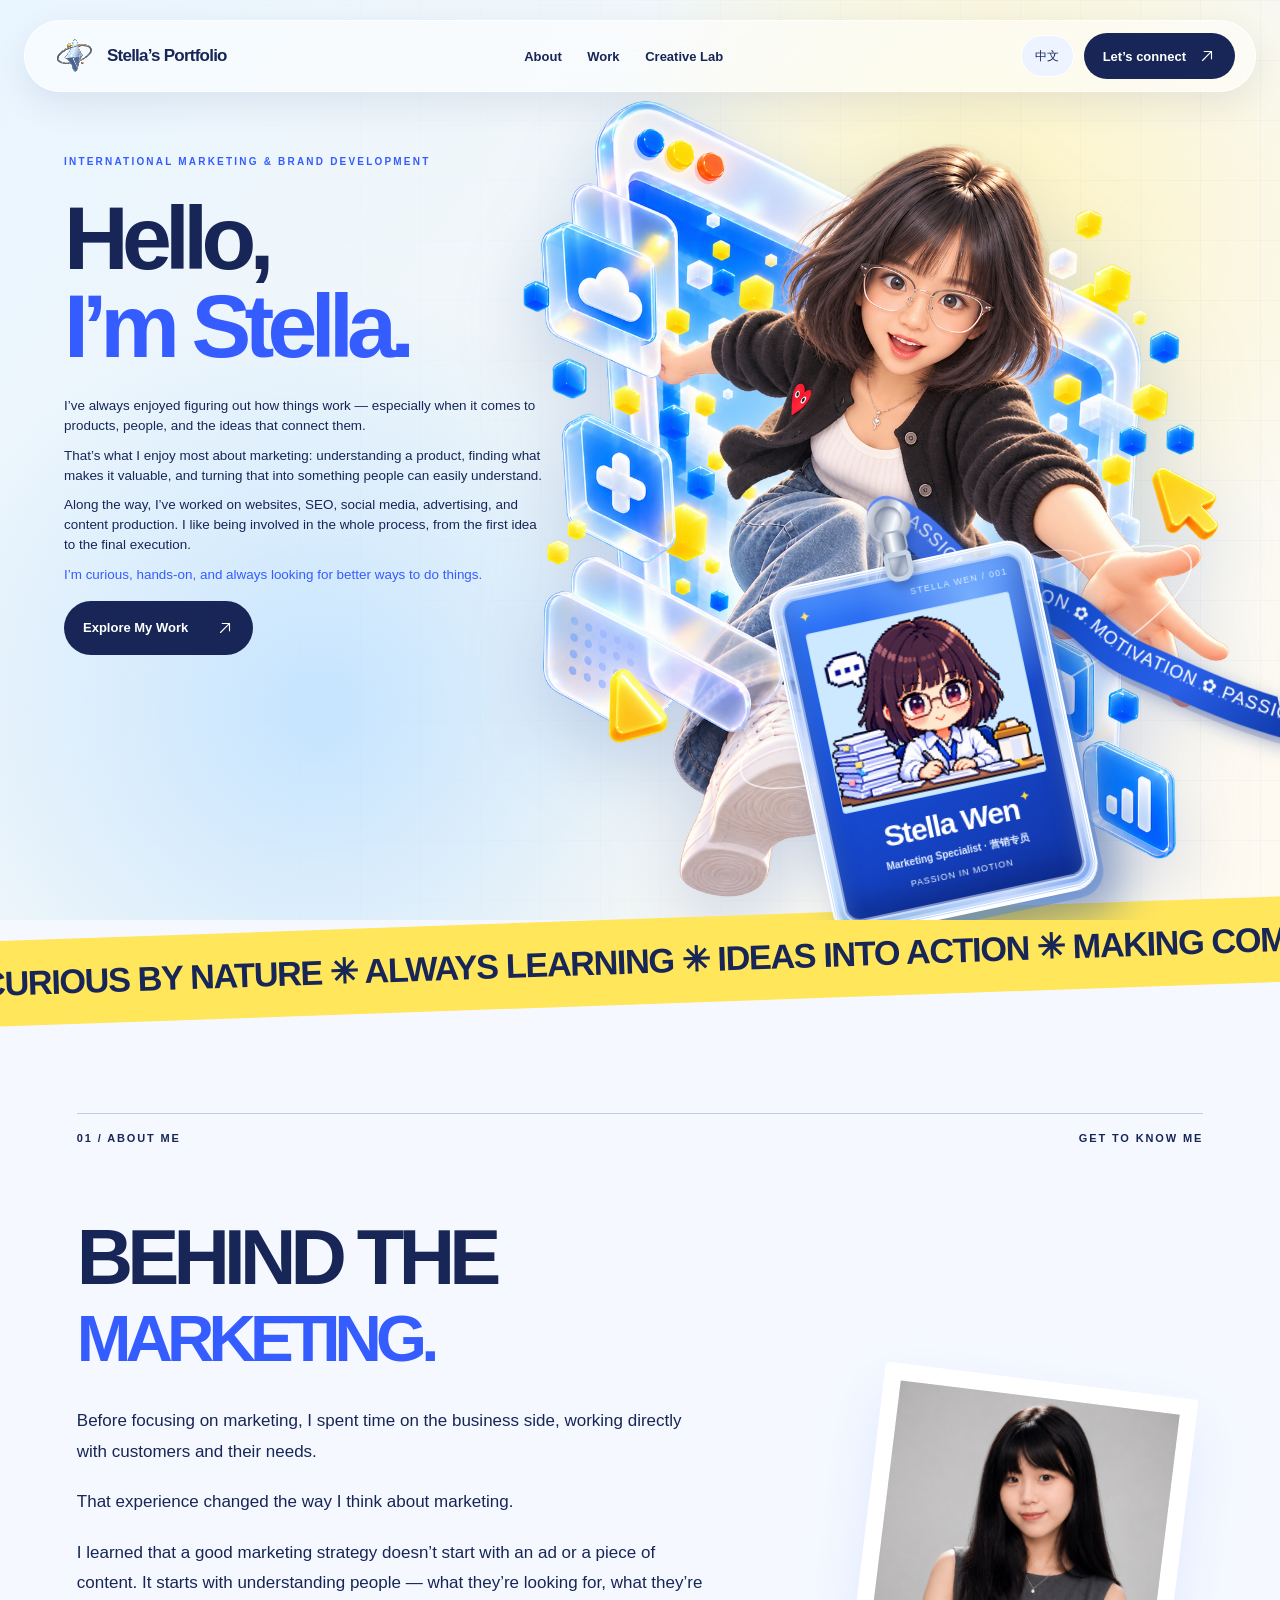
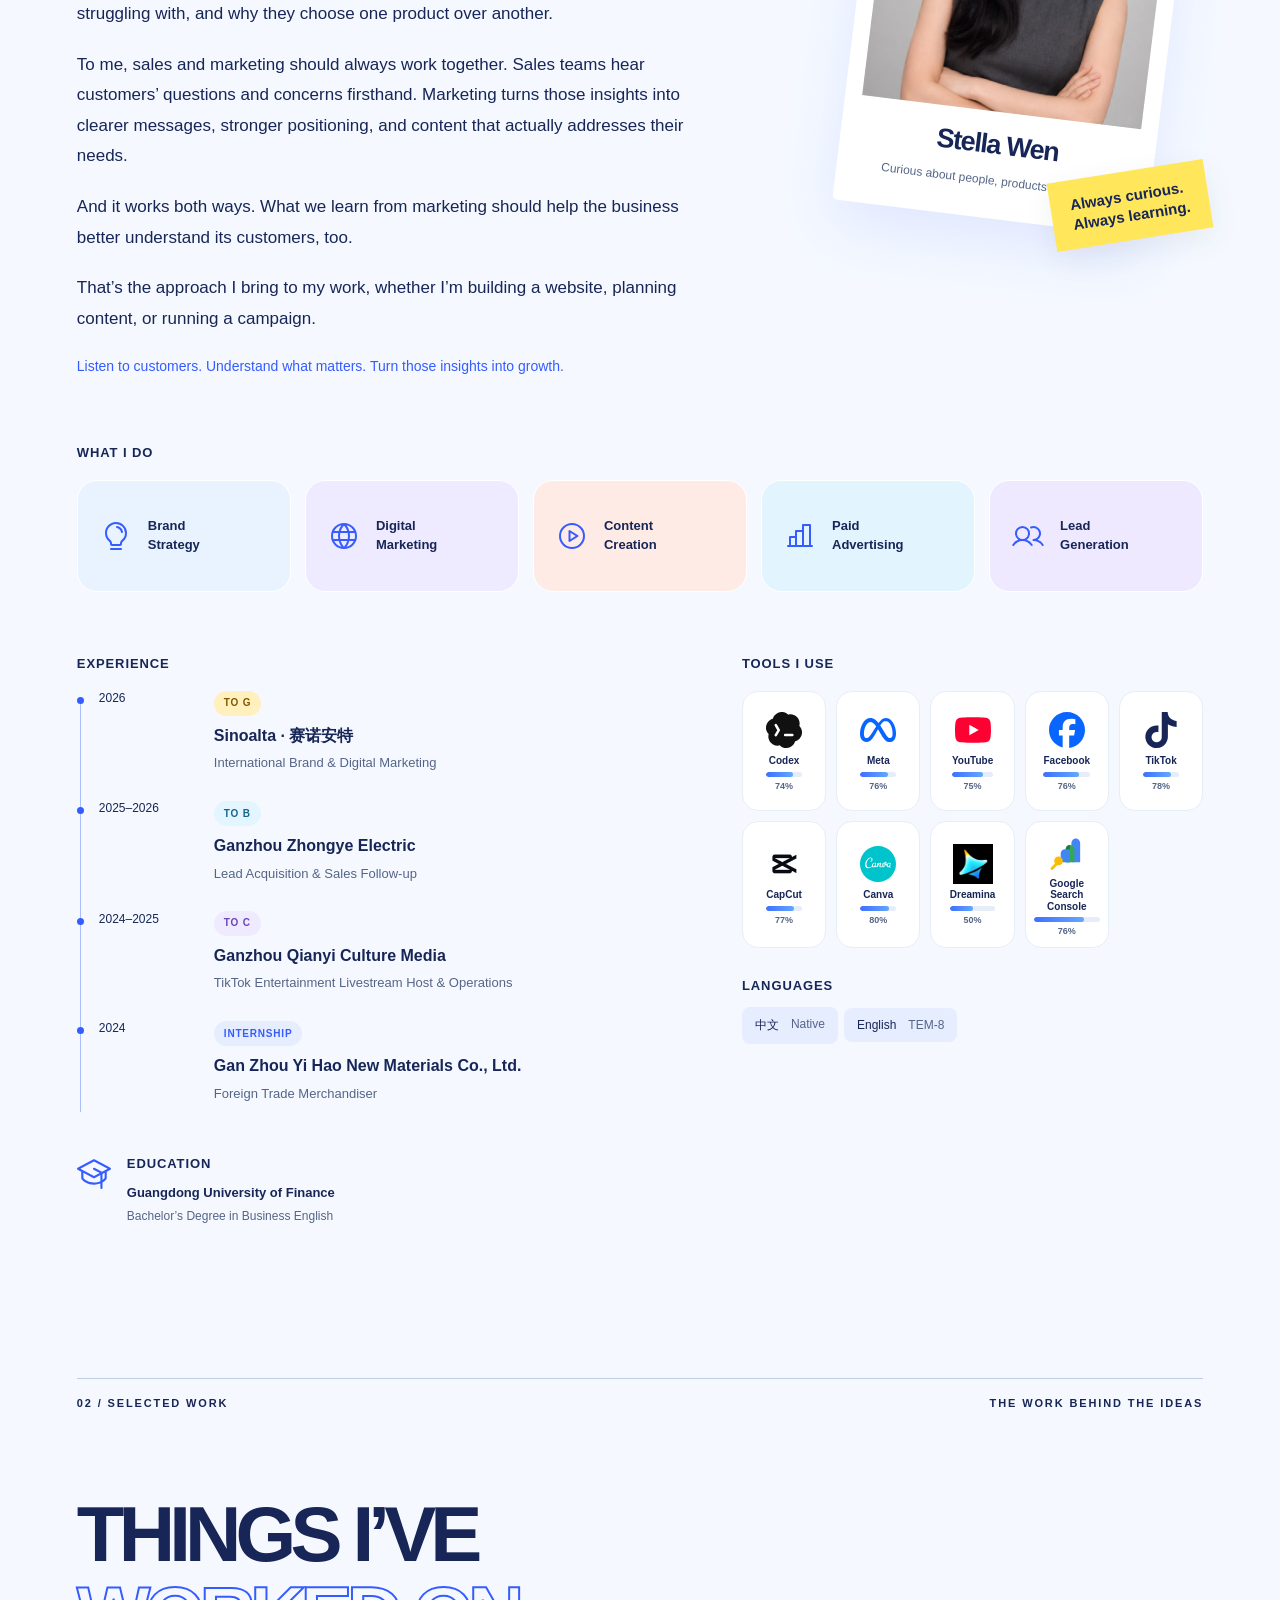
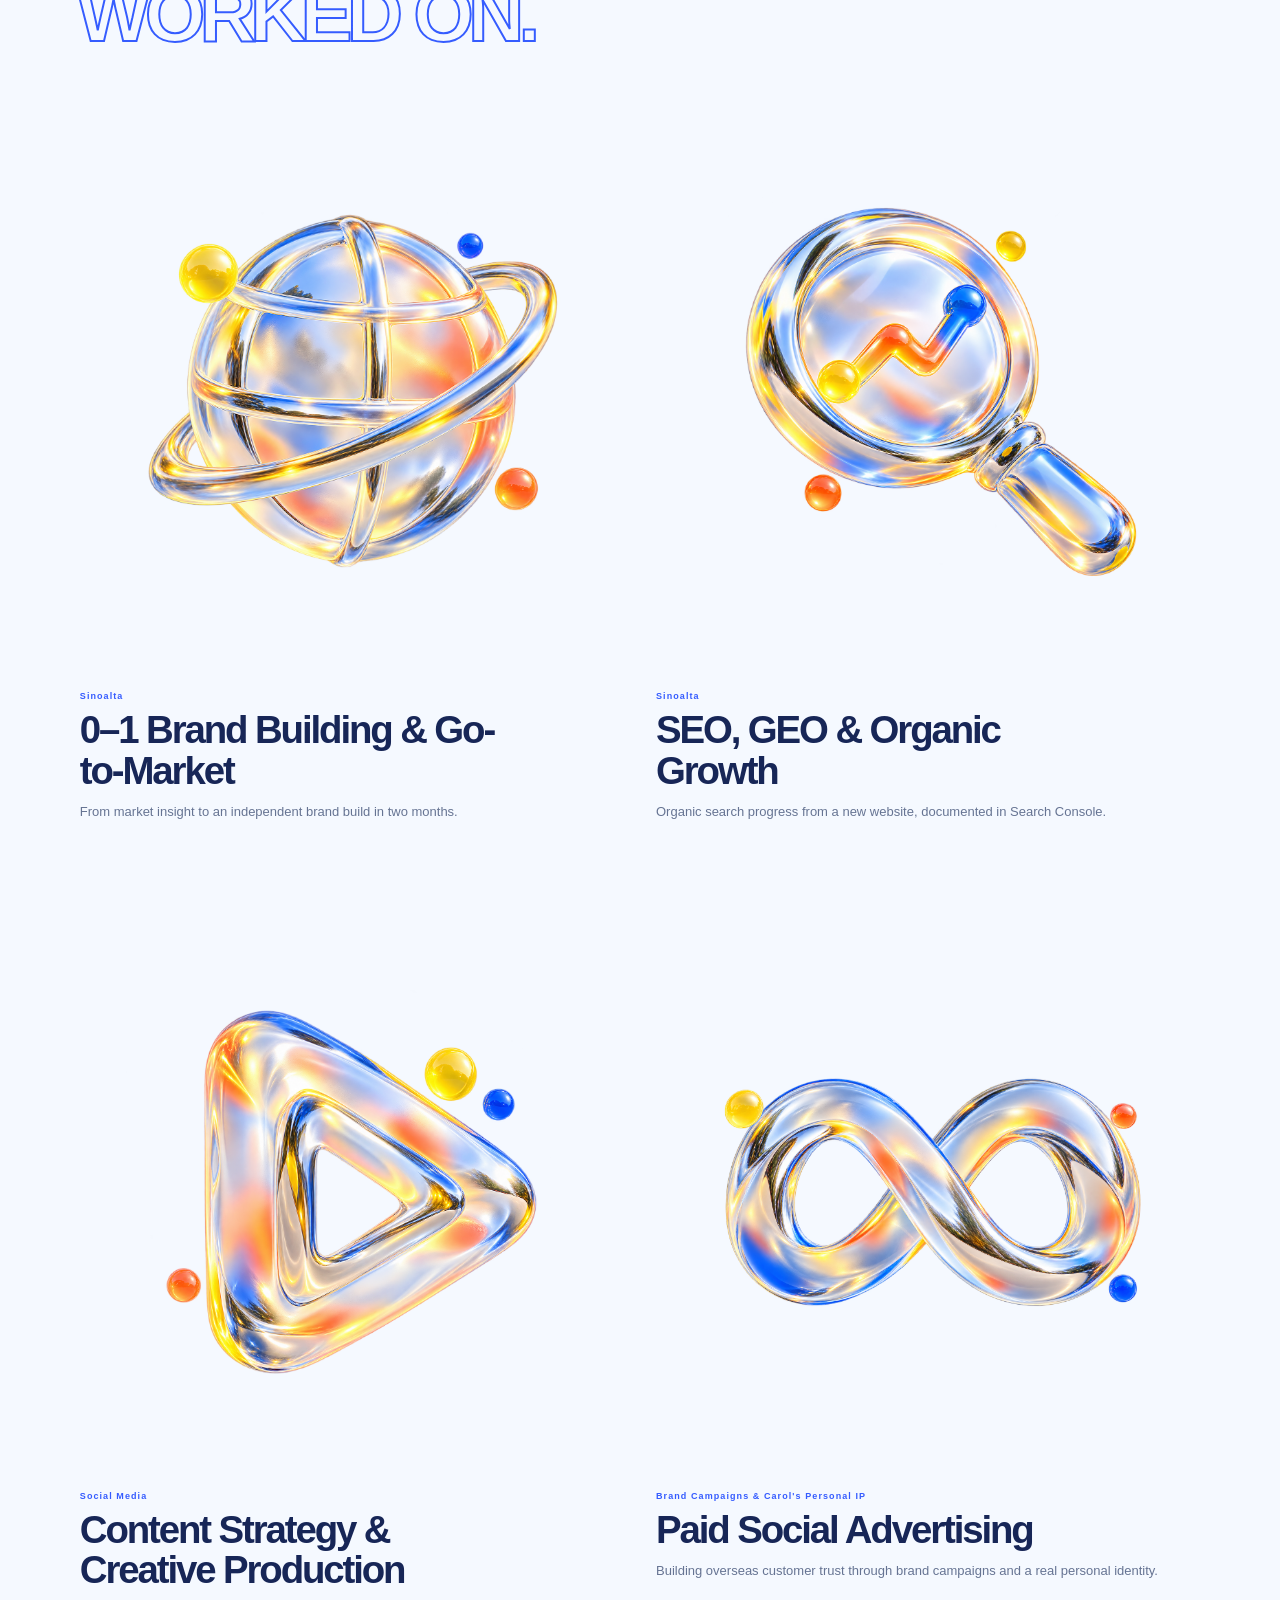
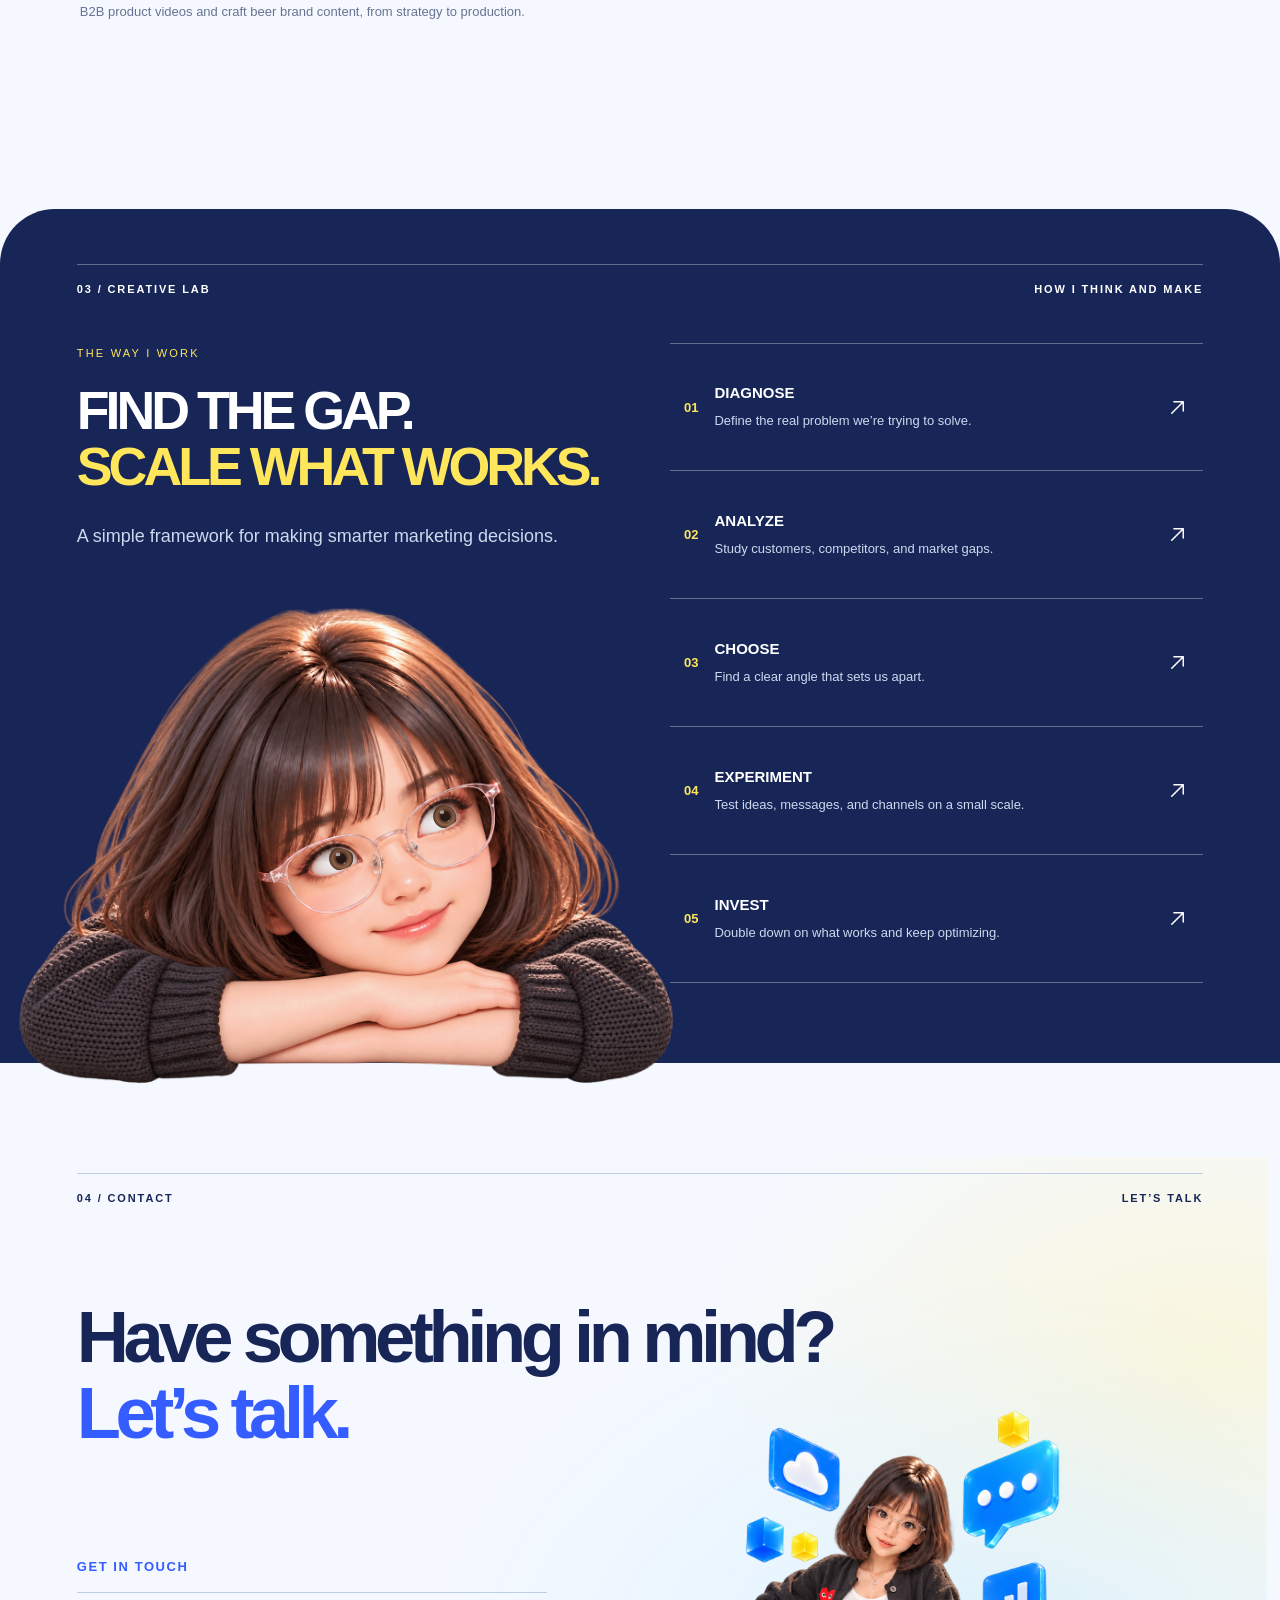
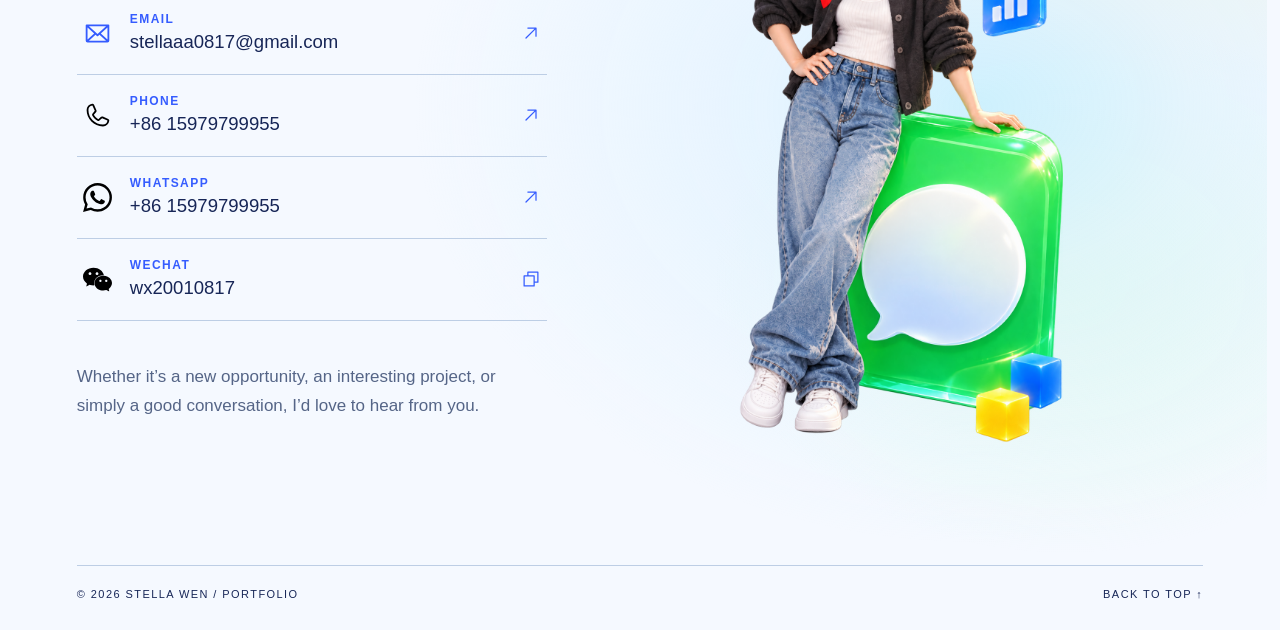
==== commit 8f6c9f9d: "Fix mobile hero layout" ====
--- a/index.html
+++ b/index.html
@@ -1,4 +1,4 @@
-<!doctype html><html lang="en"><head><meta charset="utf-8"><meta name="viewport" content="width=device-width,initial-scale=1"><meta name="robots" content="noindex,nofollow"><meta name="theme-color" content="#eaf4ff"><meta name="description" content="Stella Wen — International Marketing & Brand Development. Websites, organic growth, creative content and digital marketing."><title>Stella’s Portfolio — International Marketing & Brand Development</title><link rel="stylesheet" href="styles.css"><link rel="stylesheet" href="hero-home.css"><link rel="stylesheet" href="portfolio.css"></head><body>
+<!doctype html><html lang="en"><head><meta charset="utf-8"><meta name="viewport" content="width=device-width,initial-scale=1"><meta name="robots" content="noindex,nofollow"><meta name="theme-color" content="#eaf4ff"><meta name="description" content="Stella Wen — International Marketing & Brand Development. Websites, organic growth, creative content and digital marketing."><title>Stella’s Portfolio — International Marketing & Brand Development</title><link rel="stylesheet" href="styles.css"><link rel="stylesheet" href="hero-home.css"><link rel="stylesheet" href="portfolio.css?v=2"></head><body>
 <a class="skip-link" href="#about">Skip to content</a>
 <header class="nav glass"><a class="logo" href="#top" aria-label="Stella’s Portfolio home"><span class="stella-emblem" aria-hidden="true"><img class="stella-star-mark" src="assets/stella-orbit-star-3d.png" alt="" width="48" height="48"><canvas width="138" height="138"></canvas></span> Stella’s Portfolio</a><button class="menu-toggle" type="button" aria-controls="main-navigation" aria-expanded="false" aria-label="Open navigation"><img src="assets/icons/list.svg" alt=""></button><nav id="main-navigation" aria-label="Main navigation"><a href="#about">About</a><a href="#work">Work</a><a href="#lab">Creative Lab</a><a class="mobile-nav-contact" href="#contact">Contact</a></nav><div class="nav-actions"><button class="language-toggle" type="button" aria-label="切换为中文" aria-pressed="false"><span>中文</span></button><a class="nav-cta" href="#contact">Let’s connect <img src="assets/icons/arrow-up-right.svg" alt=""></a></div></header>
 <main id="top"><section class="stella-hero" aria-label="Stella 互动主视觉设计稿"><div class="stella-grid"></div><div class="stella-hero-copy"><p class="stella-eyebrow">INTERNATIONAL MARKETING &amp; BRAND DEVELOPMENT</p><h1>Hello,<br><em>I’m Stella.</em></h1><div class="stella-description"><p>I’ve always enjoyed figuring out how things work — especially when it comes to products, people, and the ideas that connect them.</p><p>That’s what I enjoy most about marketing: understanding a product, finding what makes it valuable, and turning that into something people can easily understand.</p><p>Along the way, I’ve worked on websites, SEO, social media, advertising, and content production. I like being involved in the whole process, from the first idea to the final execution.</p><p class="hero-closing-line">I’m curious, hands-on, and always looking for better ways to do things.</p></div><div class="hero-actions"><a class="pill dark" href="#work">Explore My Work <img src="assets/icons/arrow-up-right.svg" alt=""></a></div></div>
--- a/portfolio.css
+++ b/portfolio.css
@@ -77,6 +77,14 @@
 .stella-description .hero-closing-line{color:var(--blue)}
 @media(min-width:701px){.stella-hero{height:auto;min-height:max(100svh,920px)}.stella-hero-copy{top:clamp(155px,17%,205px)}.stella-description{font-size:clamp(13px,1.05vw,15px);line-height:1.48}.stella-description p{margin-bottom:10px}.hero-actions{margin-top:16px}}
 @media(max-width:700px){.stella-hero{height:1040px;min-height:1040px}.stella-description{max-width:310px}.stella-description p{margin-bottom:10px}}
+@media(max-width:700px){
+  .stella-hero{display:flex;flex-direction:column;height:auto;min-height:0}
+  .stella-hero-copy{position:relative;top:auto;left:auto;width:100%;padding:120px 20px 0}
+  .stella-description{max-width:100%}
+  .stella-scene{position:relative;inset:auto;flex:none;height:clamp(400px,90vw,520px);margin-top:18px}
+  .stella-stella-scene{top:0;right:-15%;width:130%;height:100%;object-fit:contain}
+  .stella-badge-stage{right:-115px;bottom:5px}
+}
 .projects{grid-template-columns:repeat(2,minmax(0,1fr))}
 .project .visual,.project.wide .visual{aspect-ratio:1;height:auto}
 @media(max-width:650px){.projects{grid-template-columns:repeat(2,minmax(0,1fr));gap:30px 12px}.project .visual,.project.wide .visual{aspect-ratio:1;border-radius:18px}.project .badge{top:9px;left:9px;max-width:calc(100% - 18px);padding:5px 7px;font-size:6px;line-height:1.25}.project .arrow{right:9px;bottom:9px;width:31px;height:31px}.project .arrow img{width:17px;height:17px}.project-info{padding:12px 2px}.project-info h3{font-size:clamp(17px,4.6vw,24px)}.project-info small{font-size:8px}.project-info p{font-size:10px;line-height:1.4}}
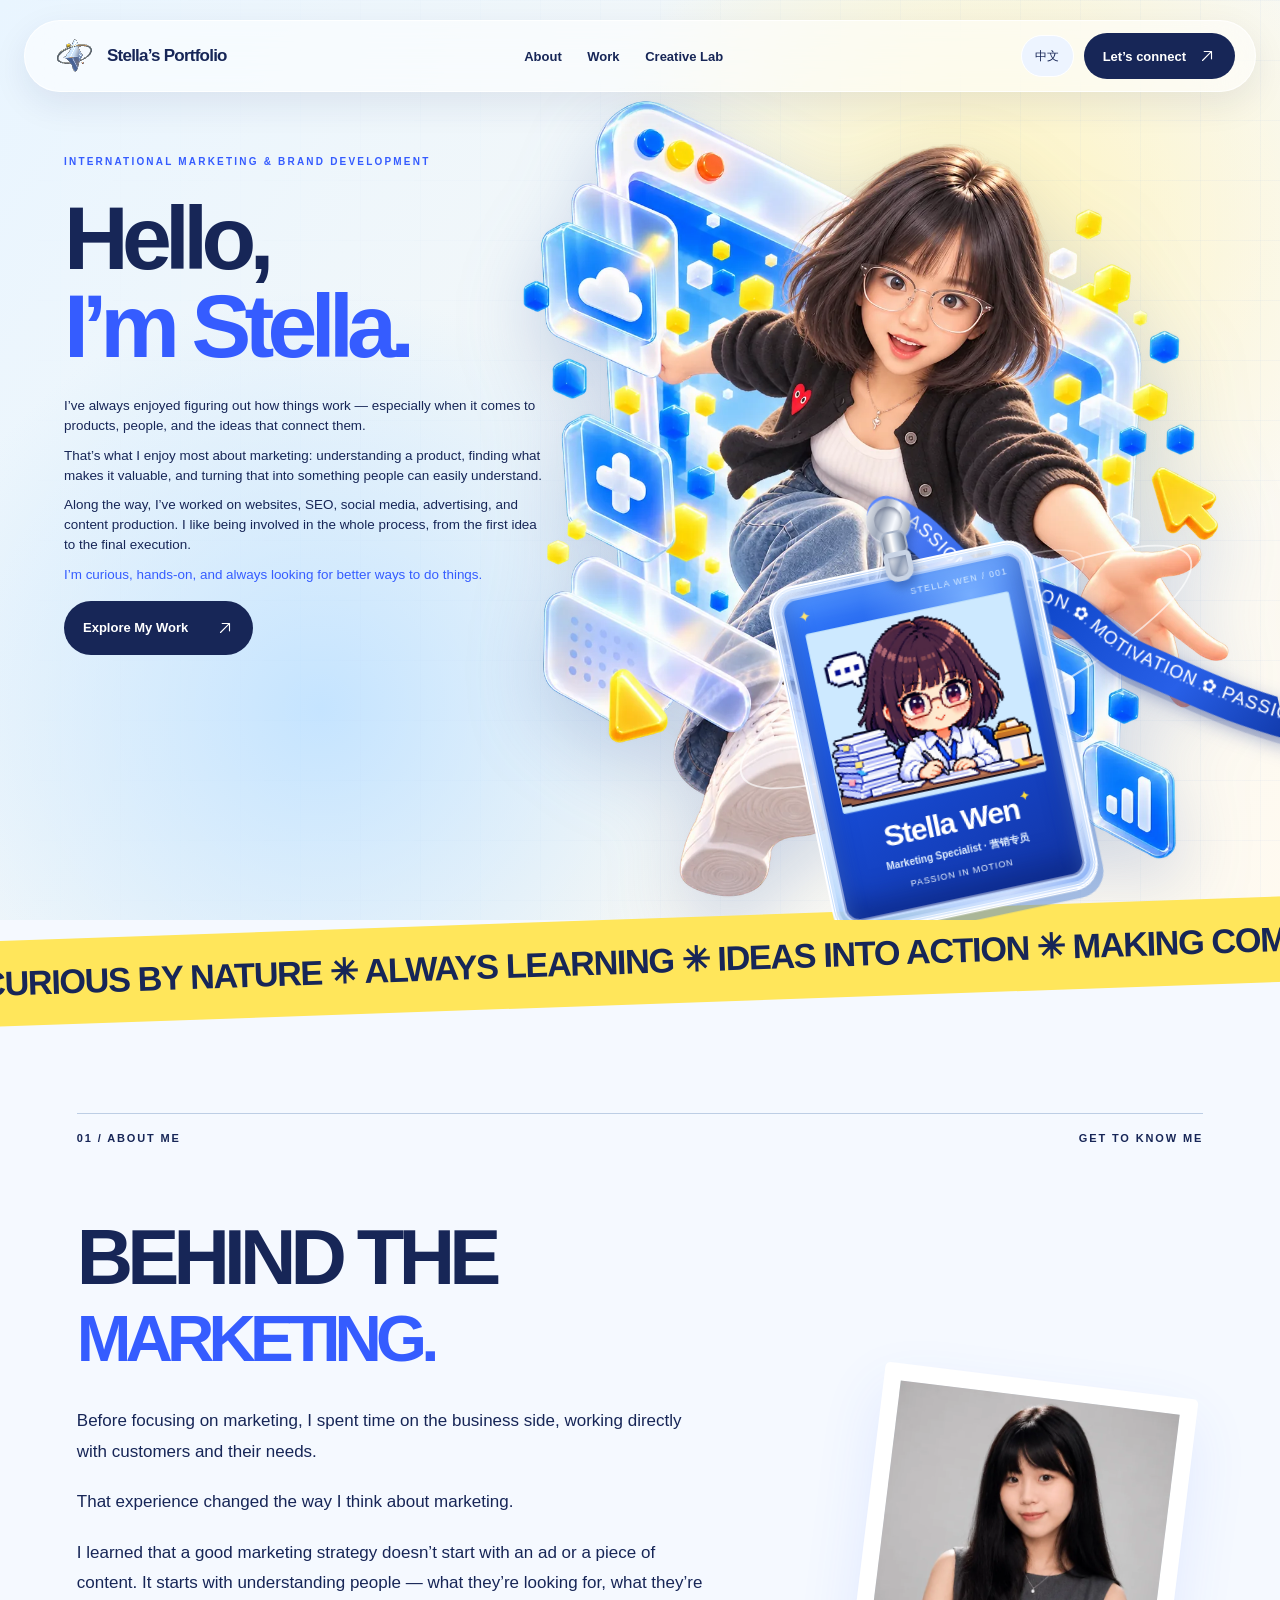
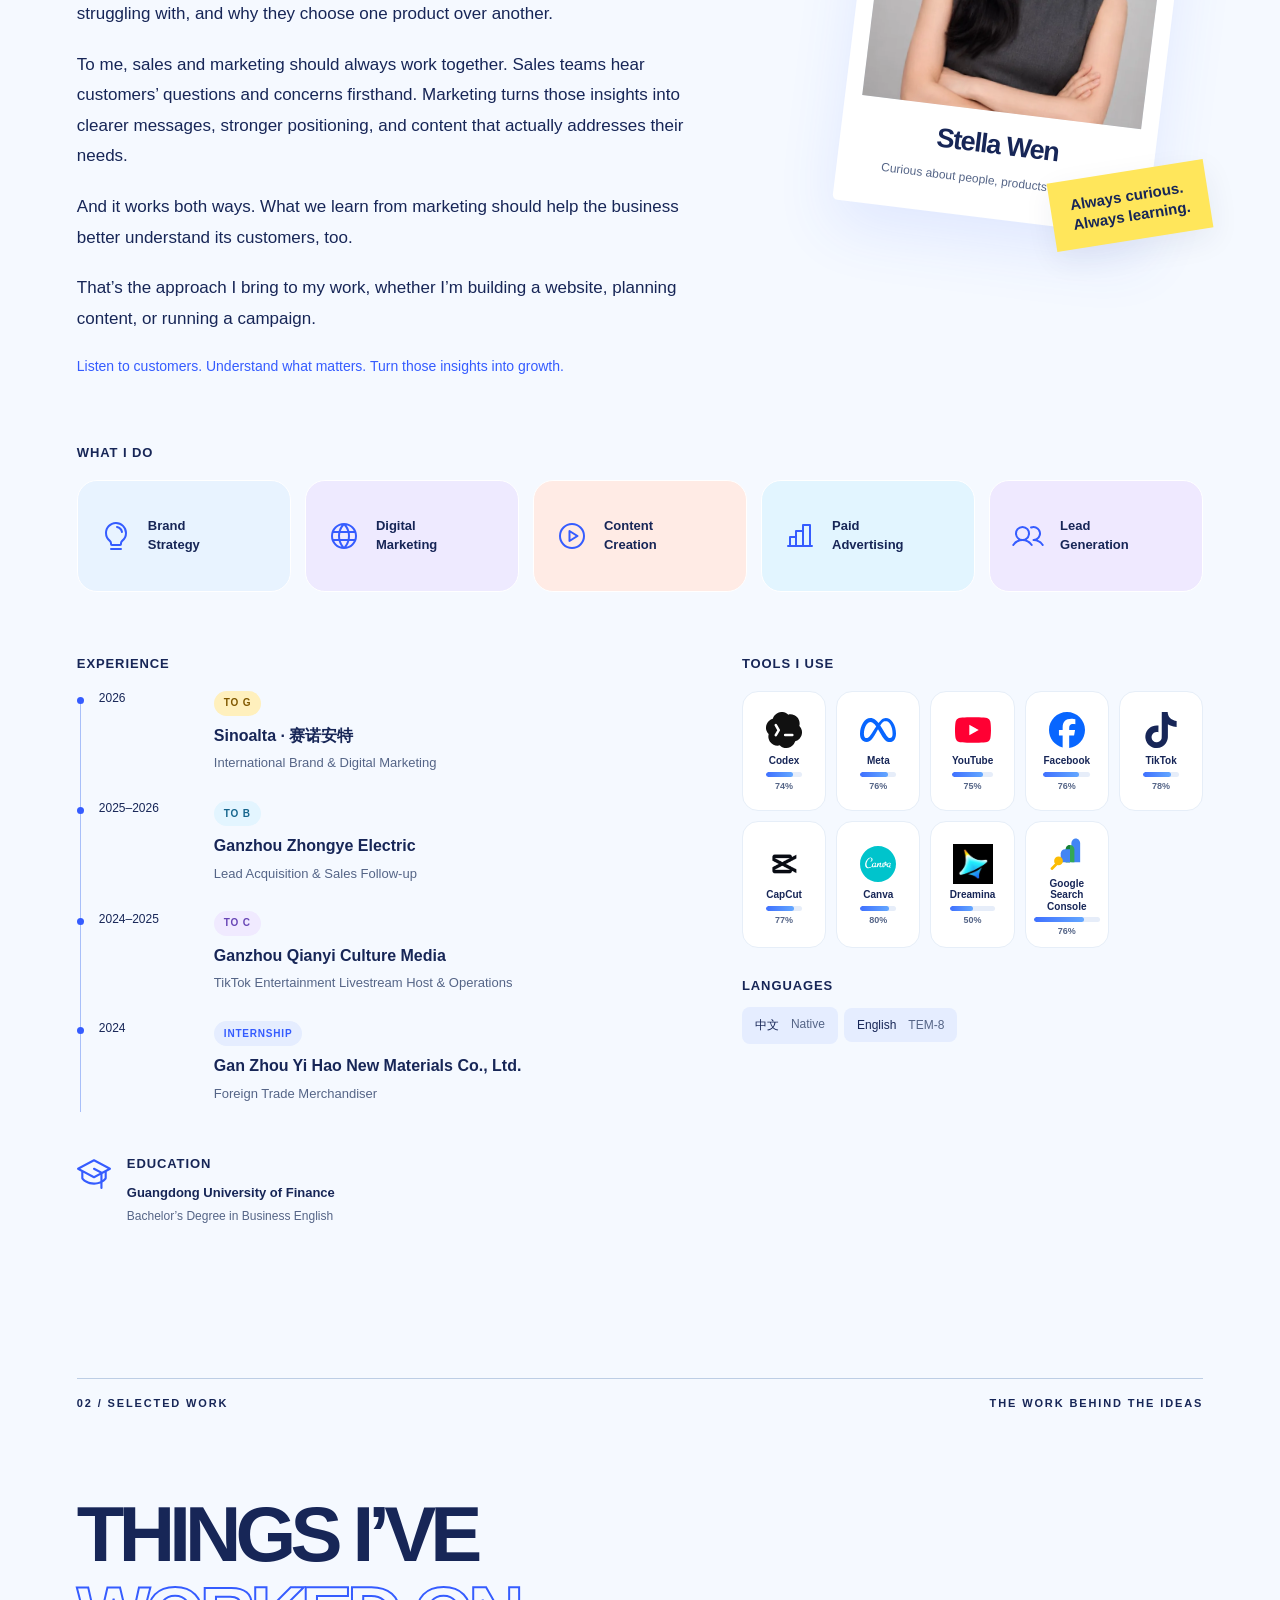
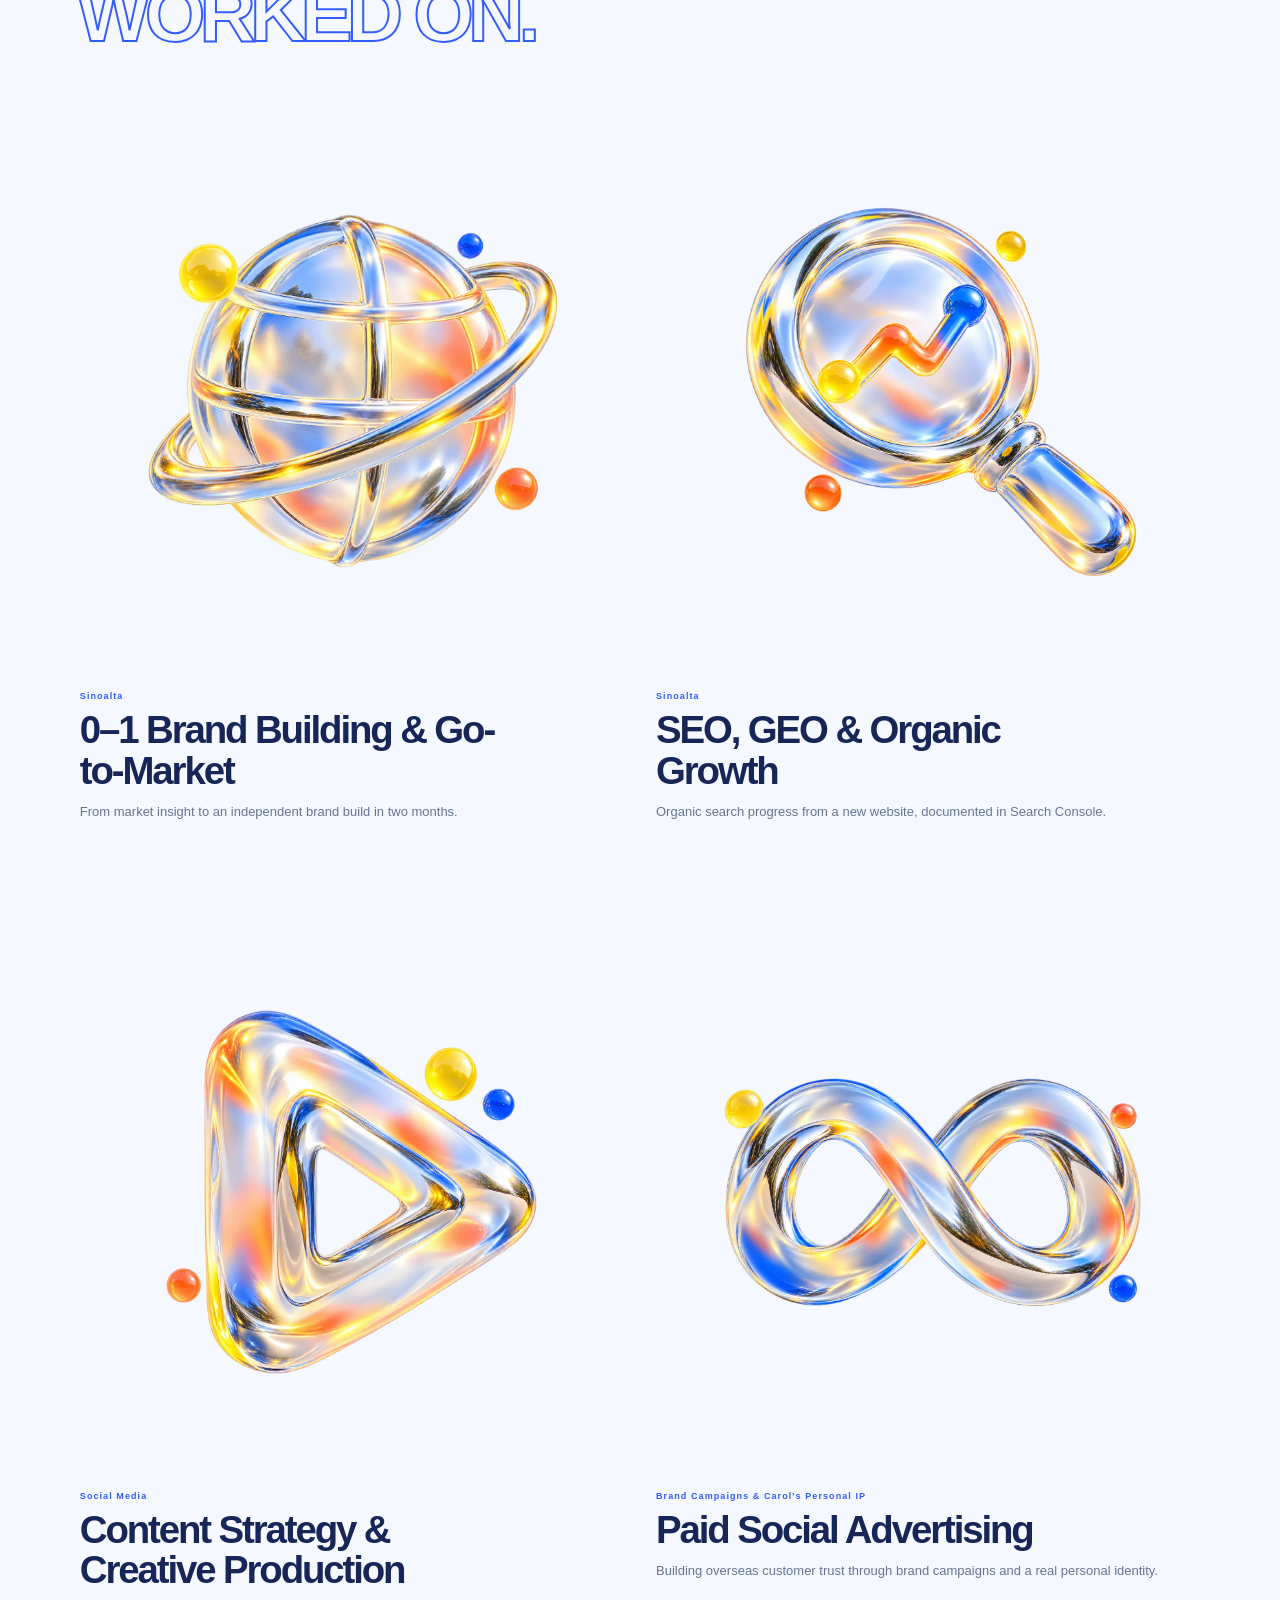
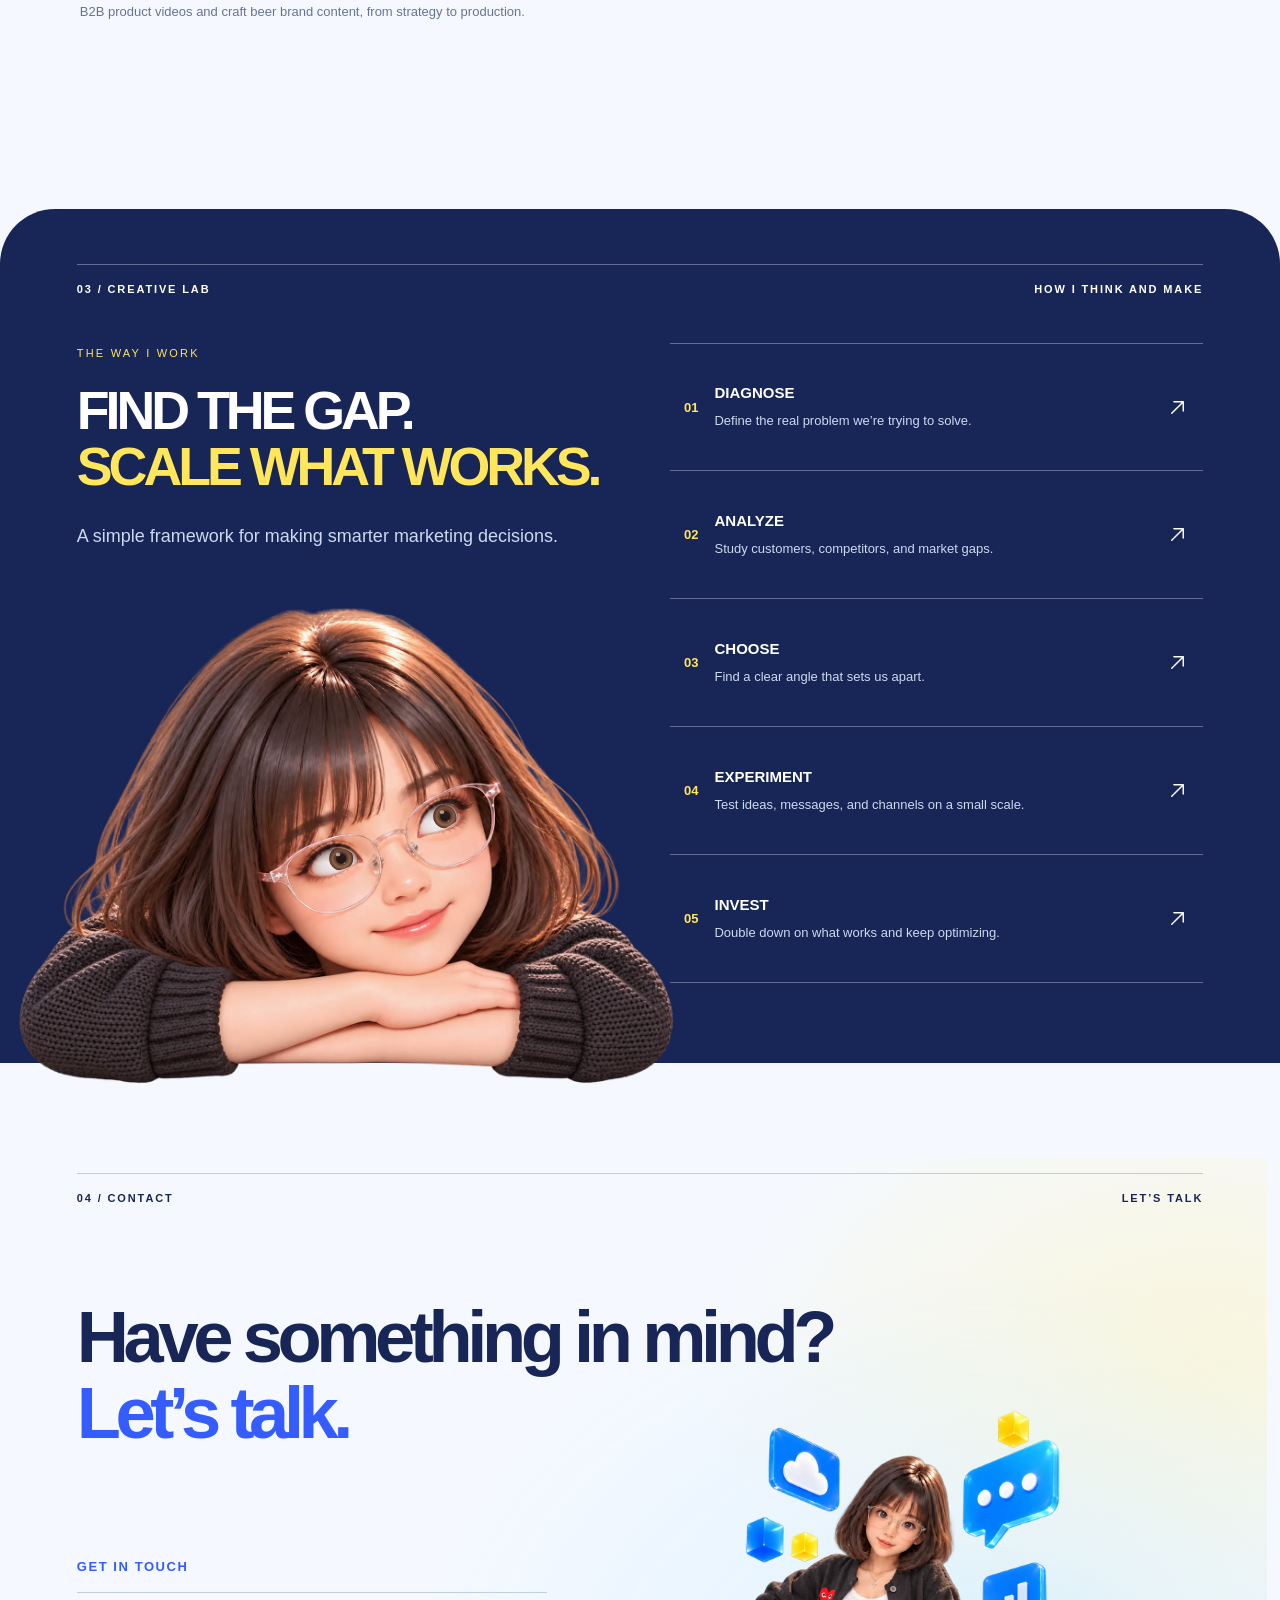
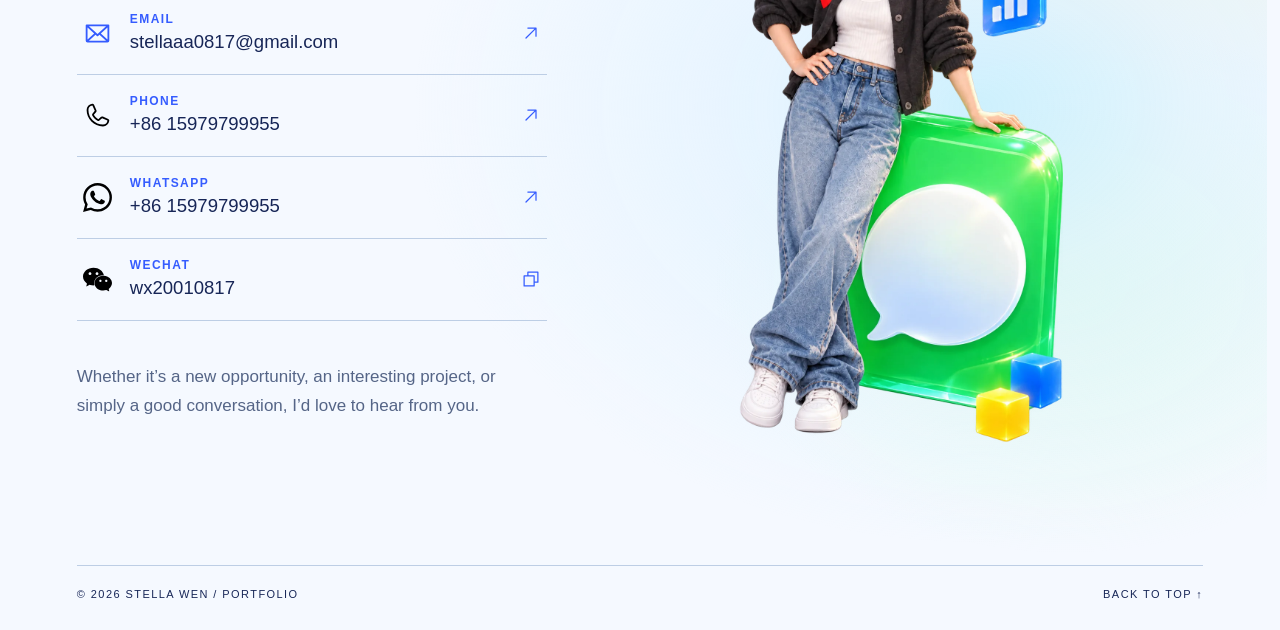
==== commit b89defc6: "Fix badge flip and optimize portfolio images" ====
--- a/index.html
+++ b/index.html
@@ -1,8 +1,8 @@
-<!doctype html><html lang="en"><head><meta charset="utf-8"><meta name="viewport" content="width=device-width,initial-scale=1"><meta name="robots" content="noindex,nofollow"><meta name="theme-color" content="#eaf4ff"><meta name="description" content="Stella Wen — International Marketing & Brand Development. Websites, organic growth, creative content and digital marketing."><title>Stella’s Portfolio — International Marketing & Brand Development</title><link rel="stylesheet" href="styles.css"><link rel="stylesheet" href="hero-home.css"><link rel="stylesheet" href="portfolio.css?v=2"></head><body>
+<!doctype html><html lang="en"><head><meta charset="utf-8"><meta name="viewport" content="width=device-width,initial-scale=1"><meta name="robots" content="noindex,nofollow"><meta name="theme-color" content="#eaf4ff"><meta name="description" content="Stella Wen — International Marketing & Brand Development. Websites, organic growth, creative content and digital marketing."><title>Stella’s Portfolio — International Marketing & Brand Development</title><link rel="preload" as="image" href="hero-concepts/stella-interactive/stella-cartoon-scene.webp" fetchpriority="high"><link rel="stylesheet" href="styles.css"><link rel="stylesheet" href="hero-home.css?v=2"><link rel="stylesheet" href="portfolio.css?v=2"></head><body>
 <a class="skip-link" href="#about">Skip to content</a>
-<header class="nav glass"><a class="logo" href="#top" aria-label="Stella’s Portfolio home"><span class="stella-emblem" aria-hidden="true"><img class="stella-star-mark" src="assets/stella-orbit-star-3d.png" alt="" width="48" height="48"><canvas width="138" height="138"></canvas></span> Stella’s Portfolio</a><button class="menu-toggle" type="button" aria-controls="main-navigation" aria-expanded="false" aria-label="Open navigation"><img src="assets/icons/list.svg" alt=""></button><nav id="main-navigation" aria-label="Main navigation"><a href="#about">About</a><a href="#work">Work</a><a href="#lab">Creative Lab</a><a class="mobile-nav-contact" href="#contact">Contact</a></nav><div class="nav-actions"><button class="language-toggle" type="button" aria-label="切换为中文" aria-pressed="false"><span>中文</span></button><a class="nav-cta" href="#contact">Let’s connect <img src="assets/icons/arrow-up-right.svg" alt=""></a></div></header>
+<header class="nav glass"><a class="logo" href="#top" aria-label="Stella’s Portfolio home"><span class="stella-emblem" aria-hidden="true"><img class="stella-star-mark" src="assets/stella-orbit-star-3d.webp" alt="" width="48" height="48"><canvas width="138" height="138"></canvas></span> Stella’s Portfolio</a><button class="menu-toggle" type="button" aria-controls="main-navigation" aria-expanded="false" aria-label="Open navigation"><img src="assets/icons/list.svg" alt=""></button><nav id="main-navigation" aria-label="Main navigation"><a href="#about">About</a><a href="#work">Work</a><a href="#lab">Creative Lab</a><a class="mobile-nav-contact" href="#contact">Contact</a></nav><div class="nav-actions"><button class="language-toggle" type="button" aria-label="切换为中文" aria-pressed="false"><span>中文</span></button><a class="nav-cta" href="#contact">Let’s connect <img src="assets/icons/arrow-up-right.svg" alt=""></a></div></header>
 <main id="top"><section class="stella-hero" aria-label="Stella 互动主视觉设计稿"><div class="stella-grid"></div><div class="stella-hero-copy"><p class="stella-eyebrow">INTERNATIONAL MARKETING &amp; BRAND DEVELOPMENT</p><h1>Hello,<br><em>I’m Stella.</em></h1><div class="stella-description"><p>I’ve always enjoyed figuring out how things work — especially when it comes to products, people, and the ideas that connect them.</p><p>That’s what I enjoy most about marketing: understanding a product, finding what makes it valuable, and turning that into something people can easily understand.</p><p>Along the way, I’ve worked on websites, SEO, social media, advertising, and content production. I like being involved in the whole process, from the first idea to the final execution.</p><p class="hero-closing-line">I’m curious, hands-on, and always looking for better ways to do things.</p></div><div class="hero-actions"><a class="pill dark" href="#work">Explore My Work <img src="assets/icons/arrow-up-right.svg" alt=""></a></div></div>
-<div class="stella-scene"><img src="hero-concepts/stella-interactive/stella-cartoon-scene.png" alt="卡通形象 Stella 从毛玻璃屏幕里跳出来，伸手追逐工牌" class="stella-stella-scene"><div class="stella-speed stella-speed-one" aria-hidden="true"></div><div class="stella-speed stella-speed-two" aria-hidden="true"></div>
+<div class="stella-scene"><img src="hero-concepts/stella-interactive/stella-cartoon-scene.webp" alt="卡通形象 Stella 从毛玻璃屏幕里跳出来，伸手追逐工牌" class="stella-stella-scene" width="1171" height="1343" decoding="async" fetchpriority="high"><div class="stella-speed stella-speed-one" aria-hidden="true"></div><div class="stella-speed stella-speed-two" aria-hidden="true"></div>
 <div class="stella-badge-stage">
   <svg class="stella-lanyard" viewBox="0 0 650 660" aria-hidden="true">
     <defs>
@@ -18,23 +18,23 @@
     <span class="stella-hardware" aria-hidden="true"><span class="stella-metal-ring"></span><span class="stella-swivel"></span><span class="stella-metal-clip"></span></span>
     <span class="stella-badge-rotor">
       <span class="stella-badge-face stella-badge-front">
-        <span class="stella-badge-inset"><span class="stella-card-top"><span>✦</span><span>STELLA WYNN / 001</span></span><span class="stella-photo-frame"><img class="stella-avatar-image stella-working" src="hero-concepts/stella-interactive/avatar-working.png" alt="" draggable="false"></span><span class="stella-badge-name">Stella wynn<sup>✦</sup></span><span class="stella-badge-role">Marketing Specialist · 营销专员</span><span class="stella-badge-motto">PASSION IN MOTION</span></span>
+        <span class="stella-badge-inset"><span class="stella-card-top"><span>✦</span><span>STELLA WYNN / 001</span></span><span class="stella-photo-frame"><img class="stella-avatar-image stella-working" decoding="async" src="hero-concepts/stella-interactive/avatar-working.webp" alt="" draggable="false"></span><span class="stella-badge-name">Stella wynn<sup>✦</sup></span><span class="stella-badge-role">Marketing Specialist · 营销专员</span><span class="stella-badge-motto">PASSION IN MOTION</span></span>
       </span>
       <span class="stella-badge-face stella-badge-back">
-        <span class="stella-badge-inset"><span class="stella-card-top"><span>♥</span><span>STELLA WYNN / 001</span></span><span class="stella-photo-frame"><img class="stella-avatar-image stella-happy" src="hero-concepts/stella-interactive/avatar-happy.png" alt="" draggable="false"></span><span class="stella-badge-name">Stella wynn<sup>✦</sup></span><span class="stella-badge-role">Marketing Specialist · 营销专员</span><span class="stella-badge-motto">PASSION IN MOTION</span></span>
+        <span class="stella-badge-inset"><span class="stella-card-top"><span>♥</span><span>STELLA WYNN / 001</span></span><span class="stella-photo-frame"><img class="stella-avatar-image stella-happy" loading="lazy" decoding="async" src="hero-concepts/stella-interactive/avatar-happy.webp" alt="" draggable="false"></span><span class="stella-badge-name">Stella wynn<sup>✦</sup></span><span class="stella-badge-role">Marketing Specialist · 营销专员</span><span class="stella-badge-motto">PASSION IN MOTION</span></span>
       </span>
     </span>
   </button>
 </div></div></section>
 <div class="ticker" aria-label="Curious by nature, always learning, ideas into action, making complex things simple"><div>CURIOUS BY NATURE ✳ ALWAYS LEARNING ✳ IDEAS INTO ACTION ✳ MAKING COMPLEX THINGS SIMPLE ✳ CURIOUS BY NATURE ✳ ALWAYS LEARNING ✳ IDEAS INTO ACTION ✳ MAKING COMPLEX THINGS SIMPLE ✳</div></div>
 <section class="section about" id="about"><div class="section-label"><span>01 / ABOUT ME</span><span>GET TO KNOW ME</span></div>
-<div class="about-grid"><div class="about-intro"><h2>BEHIND THE<br><em>MARKETING.</em></h2><p>Before focusing on marketing, I spent time on the business side, working directly with customers and their needs.</p><p>That experience changed the way I think about marketing.</p><p>I learned that a good marketing strategy doesn’t start with an ad or a piece of content. It starts with understanding people — what they’re looking for, what they’re struggling with, and why they choose one product over another.</p><p>To me, sales and marketing should always work together. Sales teams hear customers’ questions and concerns firsthand. Marketing turns those insights into clearer messages, stronger positioning, and content that actually addresses their needs.</p><p>And it works both ways. What we learn from marketing should help the business better understand its customers, too.</p><p>That’s the approach I bring to my work, whether I’m building a website, planning content, or running a campaign.</p><p class="strength-line">Listen to customers. Understand what matters. Turn those insights into growth.</p></div><div class="about-aside"><div class="avatar-polaroid"><img src="assets/stella-professional-photo.png" alt="Stella Wen in a charcoal sleeveless top, smiling with arms crossed" loading="lazy"><span>Stella Wen</span><small>Curious about people, products and ideas.</small></div><span class="portrait-note">Always curious.<br>Always learning.</span></div></div>
+<div class="about-grid"><div class="about-intro"><h2>BEHIND THE<br><em>MARKETING.</em></h2><p>Before focusing on marketing, I spent time on the business side, working directly with customers and their needs.</p><p>That experience changed the way I think about marketing.</p><p>I learned that a good marketing strategy doesn’t start with an ad or a piece of content. It starts with understanding people — what they’re looking for, what they’re struggling with, and why they choose one product over another.</p><p>To me, sales and marketing should always work together. Sales teams hear customers’ questions and concerns firsthand. Marketing turns those insights into clearer messages, stronger positioning, and content that actually addresses their needs.</p><p>And it works both ways. What we learn from marketing should help the business better understand its customers, too.</p><p>That’s the approach I bring to my work, whether I’m building a website, planning content, or running a campaign.</p><p class="strength-line">Listen to customers. Understand what matters. Turn those insights into growth.</p></div><div class="about-aside"><div class="avatar-polaroid"><img src="assets/stella-professional-photo.webp" alt="Stella Wen in a charcoal sleeveless top, smiling with arms crossed" loading="lazy"><span>Stella Wen</span><small>Curious about people, products and ideas.</small></div><span class="portrait-note">Always curious.<br>Always learning.</span></div></div>
 <div class="what-i-do"><h3 class="small-heading">WHAT I DO</h3><div class="capability-grid">
 <div><img src="assets/icons/lightbulb.svg" alt=""><span>Brand<br>Strategy</span></div><div><img src="assets/icons/globe.svg" alt=""><span>Digital<br>Marketing</span></div><div><img src="assets/icons/play-circle.svg" alt=""><span>Content<br>Creation</span></div><div><img src="assets/icons/chart-bar.svg" alt=""><span>Paid<br>Advertising</span></div><div><img src="assets/icons/users.svg" alt=""><span>Lead<br>Generation</span></div></div></div>
 <div class="about-details"><div><h3 class="small-heading">EXPERIENCE</h3><ol class="experience"><li class="experience-g"><time>2026</time><div><span class="experience-audience">To G</span><strong>Sinoalta · 赛诺安特</strong><p>International Brand &amp; Digital Marketing</p></div></li><li class="experience-b"><time>2025–2026</time><div><span class="experience-audience">To B</span><strong>Ganzhou Zhongye Electric</strong><p>Lead Acquisition &amp; Sales Follow-up</p></div></li><li class="experience-c"><time>2024–2025</time><div><span class="experience-audience experience-type">To C</span><strong>Ganzhou Qianyi Culture Media</strong><p>TikTok Entertainment Livestream Host &amp; Operations</p></div></li><li class="experience-internship"><time>2024</time><div><span class="experience-audience">Internship</span><strong>Gan Zhou Yi Hao New Materials Co., Ltd.</strong><p>Foreign Trade Merchandiser</p></div></li></ol><div class="education"><img src="assets/icons/graduation-cap.svg" alt=""><div><h3 class="small-heading">EDUCATION</h3><strong>Guangdong University of Finance</strong><p>Bachelor’s Degree in Business English</p></div></div></div><div><h3 class="small-heading">TOOLS I USE</h3><div class="tool-grid" id="about-tools"></div><div class="languages"><h3 class="small-heading">LANGUAGES</h3><span>中文 <b>Native</b></span><span>English <b>TEM-8</b></span></div></div></div></section>
 <section class="section work" id="work"><div class="section-label"><span>02 / SELECTED WORK</span><span>THE WORK BEHIND THE IDEAS</span></div><div class="work-head"><h2>THINGS I’VE<br><em>WORKED ON.</em></h2></div><div class="projects" id="project-grid"></div></section>
-<section class="lab" id="lab"><div class="section"><div class="section-label"><span>03 / CREATIVE LAB</span><span>HOW I THINK AND MAKE</span></div><div class="lab-grid"><div class="lab-copy"><small>THE WAY I WORK</small><h2>FIND THE GAP.<br><em>SCALE WHAT WORKS.</em></h2><p class="lab-intro">A simple framework for making smarter marketing decisions.</p><div class="lab-portrait" aria-hidden="true"><img src="assets/stella-lab-gaze-base.png" alt="" width="1448" height="1086" loading="lazy"><svg class="lab-eyes" viewBox="0 0 1448 1086" aria-hidden="true"><defs><clipPath id="lab-eye-mask-left"><path d="M646 603 C655 568 687 550 715 555 C732 558 745 571 752 584 C718 603 676 618 646 603Z"/></clipPath><clipPath id="lab-eye-mask-right"><path d="M883 522 C883 490 909 458 939 461 C957 463 966 480 963 496 C944 512 914 525 883 522Z"/></clipPath><radialGradient id="lab-iris"><stop stop-color="#241817"/><stop offset=".4" stop-color="#493025"/><stop offset=".72" stop-color="#94644b"/><stop offset=".91" stop-color="#684431"/><stop offset="1" stop-color="#38251f"/></radialGradient><linearGradient id="lab-lid-shadow" x1="0" y1="0" x2="0" y2="1"><stop stop-color="#48291d" stop-opacity=".5"/><stop offset=".55" stop-color="#48291d" stop-opacity="0"/></linearGradient><g id="lab-iris-shape"><circle r="26" fill="url(#lab-iris)"/><circle r="11" fill="#201615"/><ellipse cx="-7" cy="-9" rx="5" ry="4" fill="#fff" opacity=".72"/><circle cx="7" cy="10" r="2" fill="#fff" opacity=".3"/></g></defs><g clip-path="url(#lab-eye-mask-left)"><g transform="translate(708 580)"><g class="lab-iris-motion"><use href="#lab-iris-shape"/></g></g><path d="M642 550H758V615H642Z" fill="url(#lab-lid-shadow)"/></g><g clip-path="url(#lab-eye-mask-right)"><g transform="translate(934 488)"><g class="lab-iris-motion"><use href="#lab-iris-shape"/></g></g><path d="M878 457H970V528H878Z" fill="url(#lab-lid-shadow)"/></g></svg></div></div><div class="lab-list"><p><b>01</b><span class="principle"><strong>DIAGNOSE</strong><small>Define the real problem we’re trying to solve.</small></span><img src="assets/icons/arrow-up-right.svg" alt=""></p><p><b>02</b><span class="principle"><strong>ANALYZE</strong><small>Study customers, competitors, and market gaps.</small></span><img src="assets/icons/arrow-up-right.svg" alt=""></p><p><b>03</b><span class="principle"><strong>CHOOSE</strong><small>Find a clear angle that sets us apart.</small></span><img src="assets/icons/arrow-up-right.svg" alt=""></p><p><b>04</b><span class="principle"><strong>EXPERIMENT</strong><small>Test ideas, messages, and channels on a small scale.</small></span><img src="assets/icons/arrow-up-right.svg" alt=""></p><p><b>05</b><span class="principle"><strong>INVEST</strong><small>Double down on what works and keep optimizing.</small></span><img src="assets/icons/arrow-up-right.svg" alt=""></p></div></div></div></section>
-<section class="section contact" id="contact"><div class="section-label"><span>04 / CONTACT</span><span>LET’S TALK</span></div><h2><span>Have something in mind?</span><em>Let’s talk.</em></h2><div class="contact-row"><div class="contact-details"><h3 class="contact-get-in-touch">GET IN TOUCH</h3><div id="contact-method"></div><p class="contact-description">Whether it’s a new opportunity, an interesting project, or simply a good conversation, I’d love to hear from you.</p></div><div class="contact-scene" aria-hidden="true"><img src="assets/stella-contact-reference-transparent.png" alt="" width="878" height="1792" loading="lazy"></div></div><footer><span>© 2026 STELLA WEN / PORTFOLIO</span><a href="#top">BACK TO TOP ↑</a></footer></section>
+<section class="lab" id="lab"><div class="section"><div class="section-label"><span>03 / CREATIVE LAB</span><span>HOW I THINK AND MAKE</span></div><div class="lab-grid"><div class="lab-copy"><small>THE WAY I WORK</small><h2>FIND THE GAP.<br><em>SCALE WHAT WORKS.</em></h2><p class="lab-intro">A simple framework for making smarter marketing decisions.</p><div class="lab-portrait" aria-hidden="true"><img src="assets/stella-lab-gaze-base.webp" alt="" width="1448" height="1086" loading="lazy"><svg class="lab-eyes" viewBox="0 0 1448 1086" aria-hidden="true"><defs><clipPath id="lab-eye-mask-left"><path d="M646 603 C655 568 687 550 715 555 C732 558 745 571 752 584 C718 603 676 618 646 603Z"/></clipPath><clipPath id="lab-eye-mask-right"><path d="M883 522 C883 490 909 458 939 461 C957 463 966 480 963 496 C944 512 914 525 883 522Z"/></clipPath><radialGradient id="lab-iris"><stop stop-color="#241817"/><stop offset=".4" stop-color="#493025"/><stop offset=".72" stop-color="#94644b"/><stop offset=".91" stop-color="#684431"/><stop offset="1" stop-color="#38251f"/></radialGradient><linearGradient id="lab-lid-shadow" x1="0" y1="0" x2="0" y2="1"><stop stop-color="#48291d" stop-opacity=".5"/><stop offset=".55" stop-color="#48291d" stop-opacity="0"/></linearGradient><g id="lab-iris-shape"><circle r="26" fill="url(#lab-iris)"/><circle r="11" fill="#201615"/><ellipse cx="-7" cy="-9" rx="5" ry="4" fill="#fff" opacity=".72"/><circle cx="7" cy="10" r="2" fill="#fff" opacity=".3"/></g></defs><g clip-path="url(#lab-eye-mask-left)"><g transform="translate(708 580)"><g class="lab-iris-motion"><use href="#lab-iris-shape"/></g></g><path d="M642 550H758V615H642Z" fill="url(#lab-lid-shadow)"/></g><g clip-path="url(#lab-eye-mask-right)"><g transform="translate(934 488)"><g class="lab-iris-motion"><use href="#lab-iris-shape"/></g></g><path d="M878 457H970V528H878Z" fill="url(#lab-lid-shadow)"/></g></svg></div></div><div class="lab-list"><p><b>01</b><span class="principle"><strong>DIAGNOSE</strong><small>Define the real problem we’re trying to solve.</small></span><img src="assets/icons/arrow-up-right.svg" alt=""></p><p><b>02</b><span class="principle"><strong>ANALYZE</strong><small>Study customers, competitors, and market gaps.</small></span><img src="assets/icons/arrow-up-right.svg" alt=""></p><p><b>03</b><span class="principle"><strong>CHOOSE</strong><small>Find a clear angle that sets us apart.</small></span><img src="assets/icons/arrow-up-right.svg" alt=""></p><p><b>04</b><span class="principle"><strong>EXPERIMENT</strong><small>Test ideas, messages, and channels on a small scale.</small></span><img src="assets/icons/arrow-up-right.svg" alt=""></p><p><b>05</b><span class="principle"><strong>INVEST</strong><small>Double down on what works and keep optimizing.</small></span><img src="assets/icons/arrow-up-right.svg" alt=""></p></div></div></div></section>
+<section class="section contact" id="contact"><div class="section-label"><span>04 / CONTACT</span><span>LET’S TALK</span></div><h2><span>Have something in mind?</span><em>Let’s talk.</em></h2><div class="contact-row"><div class="contact-details"><h3 class="contact-get-in-touch">GET IN TOUCH</h3><div id="contact-method"></div><p class="contact-description">Whether it’s a new opportunity, an interesting project, or simply a good conversation, I’d love to hear from you.</p></div><div class="contact-scene" aria-hidden="true"><img src="assets/stella-contact-reference-transparent.webp" alt="" width="878" height="1792" loading="lazy"></div></div><footer><span>© 2026 STELLA WEN / PORTFOLIO</span><a href="#top">BACK TO TOP ↑</a></footer></section>
 </main><dialog id="project-detail" aria-labelledby="detail-title"><div class="detail-toolbar"><a class="detail-home" href="#work">STELLA’S PORTFOLIO / SELECTED WORK</a><button class="dialog-close" type="button" aria-label="Close project details"><img src="assets/icons/x.svg" alt=""></button></div><div id="detail-content"></div></dialog>
 <dialog id="lead-gallery" aria-labelledby="lead-gallery-title"><div class="lead-gallery-shell"><div class="lead-gallery-top"><div><small>REAL INQUIRY EVIDENCE</small><h2 id="lead-gallery-title">Inquiry Evidence</h2></div><button class="lead-gallery-close" type="button" aria-label="Close inquiry gallery"><img src="assets/icons/x.svg" alt=""></button></div><figure><img id="lead-gallery-image" alt=""><figcaption><strong id="lead-gallery-caption"></strong><span id="lead-gallery-description"></span><a id="lead-gallery-fullsize" target="_blank" rel="noopener noreferrer">View full-size screenshot ↗</a></figcaption></figure><div class="lead-gallery-controls"><button type="button" data-lead-prev aria-label="Previous screenshot">← <span>Previous</span></button><span id="lead-gallery-count" aria-live="polite"></span><button type="button" data-lead-next aria-label="Next screenshot"><span>Next</span> →</button></div></div></dialog>
 <script src="stella-star-3d.js"></script><script src="portfolio-data.js"></script><script src="script.js"></script><script src="hero-home.js"></script><script src="i18n.js"></script></body></html>
--- a/hero-home.css
+++ b/hero-home.css
@@ -24,6 +24,12 @@
 .stella-badge-name sup{position:absolute;right:-13px;top:0;color:#ffdc3b;font-size:12px;letter-spacing:0}
 .stella-badge-motto{position:relative;z-index:2;color:#eff7ff;font-size:10px;font-weight:450;letter-spacing:.1em;margin-top:8px}
 .stella-badge:hover .stella-badge-rotor,.stella-badge:focus-visible .stella-badge-rotor,.stella-badge.stella-is-flipped .stella-badge-rotor{transform:rotateY(180deg)}
+/* A filter on the 3D parent flattens both sides in Safari and lets mirrored text bleed through. */
+.stella-badge,.stella-badge:hover,.stella-badge:focus-visible{filter:none}
+.stella-badge-rotor{-webkit-transform-style:preserve-3d;transform-style:preserve-3d}
+.stella-badge-face{-webkit-backface-visibility:hidden;backface-visibility:hidden;transform-style:preserve-3d}
+.stella-badge-front{transform:translateZ(1px)}
+.stella-badge-back{transform:rotateY(180deg) translateZ(1px)}
 @keyframes badgeDrift{50%{transform:translate(-9px,-18px)}}
 @keyframes strapSway{50%{transform:rotate(2deg) translate(5px,-7px)}}
 @media(max-width:1100px){.stella-badge-stage{right:-11%;bottom:-9%;transform:scale(.82);animation:none}.stella-lanyard{animation:none}}
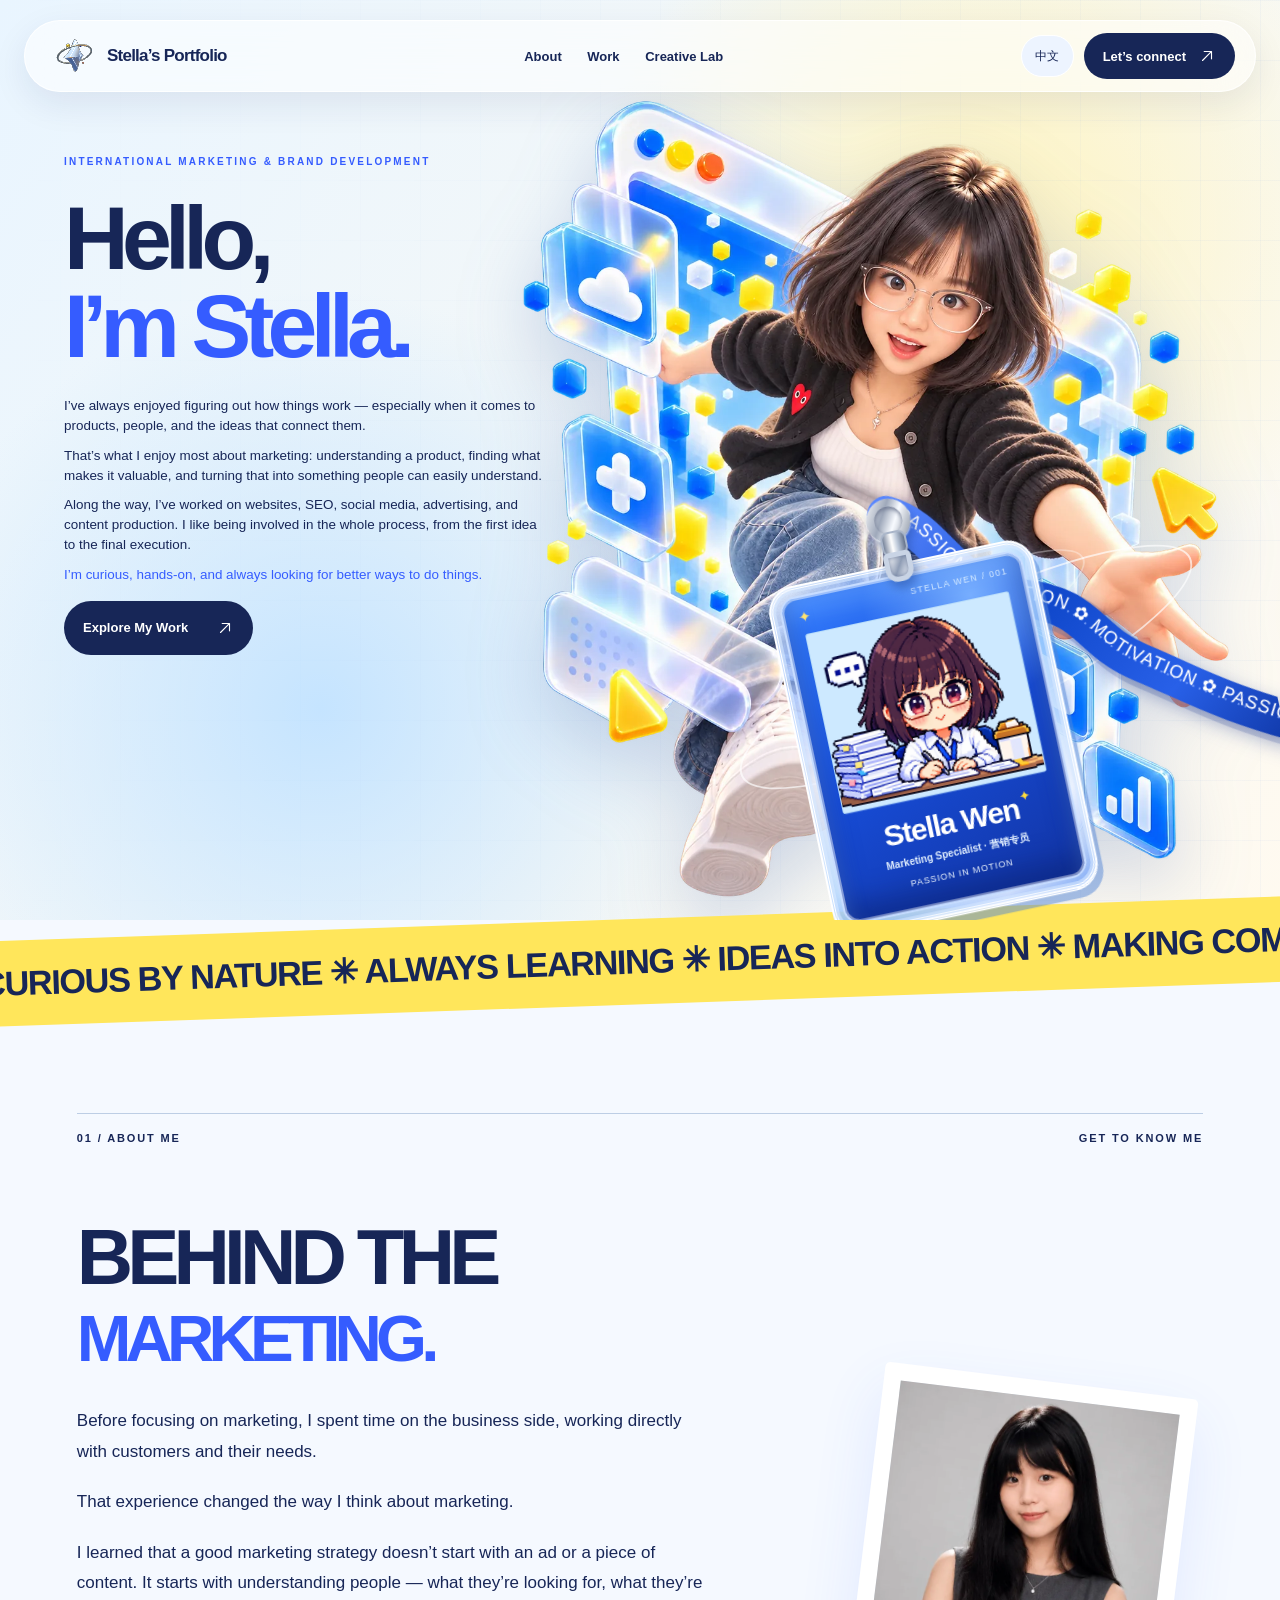
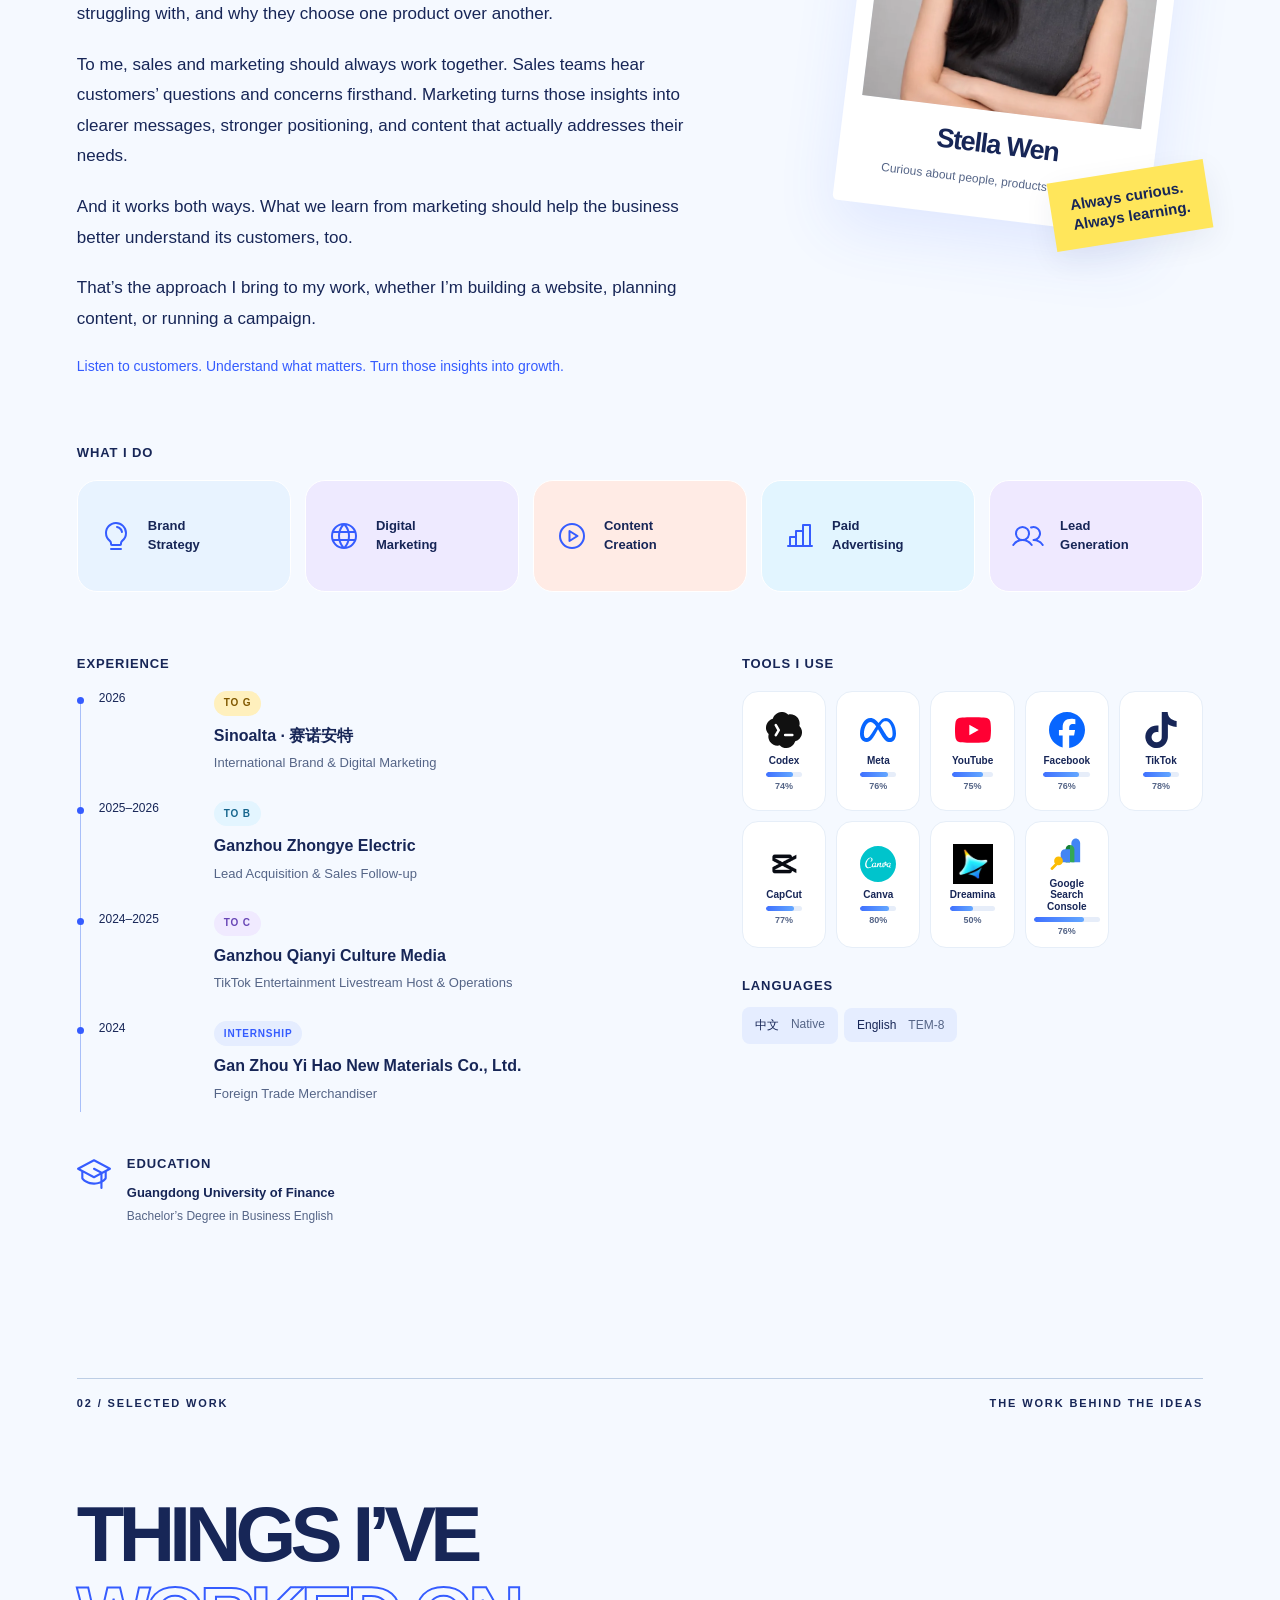
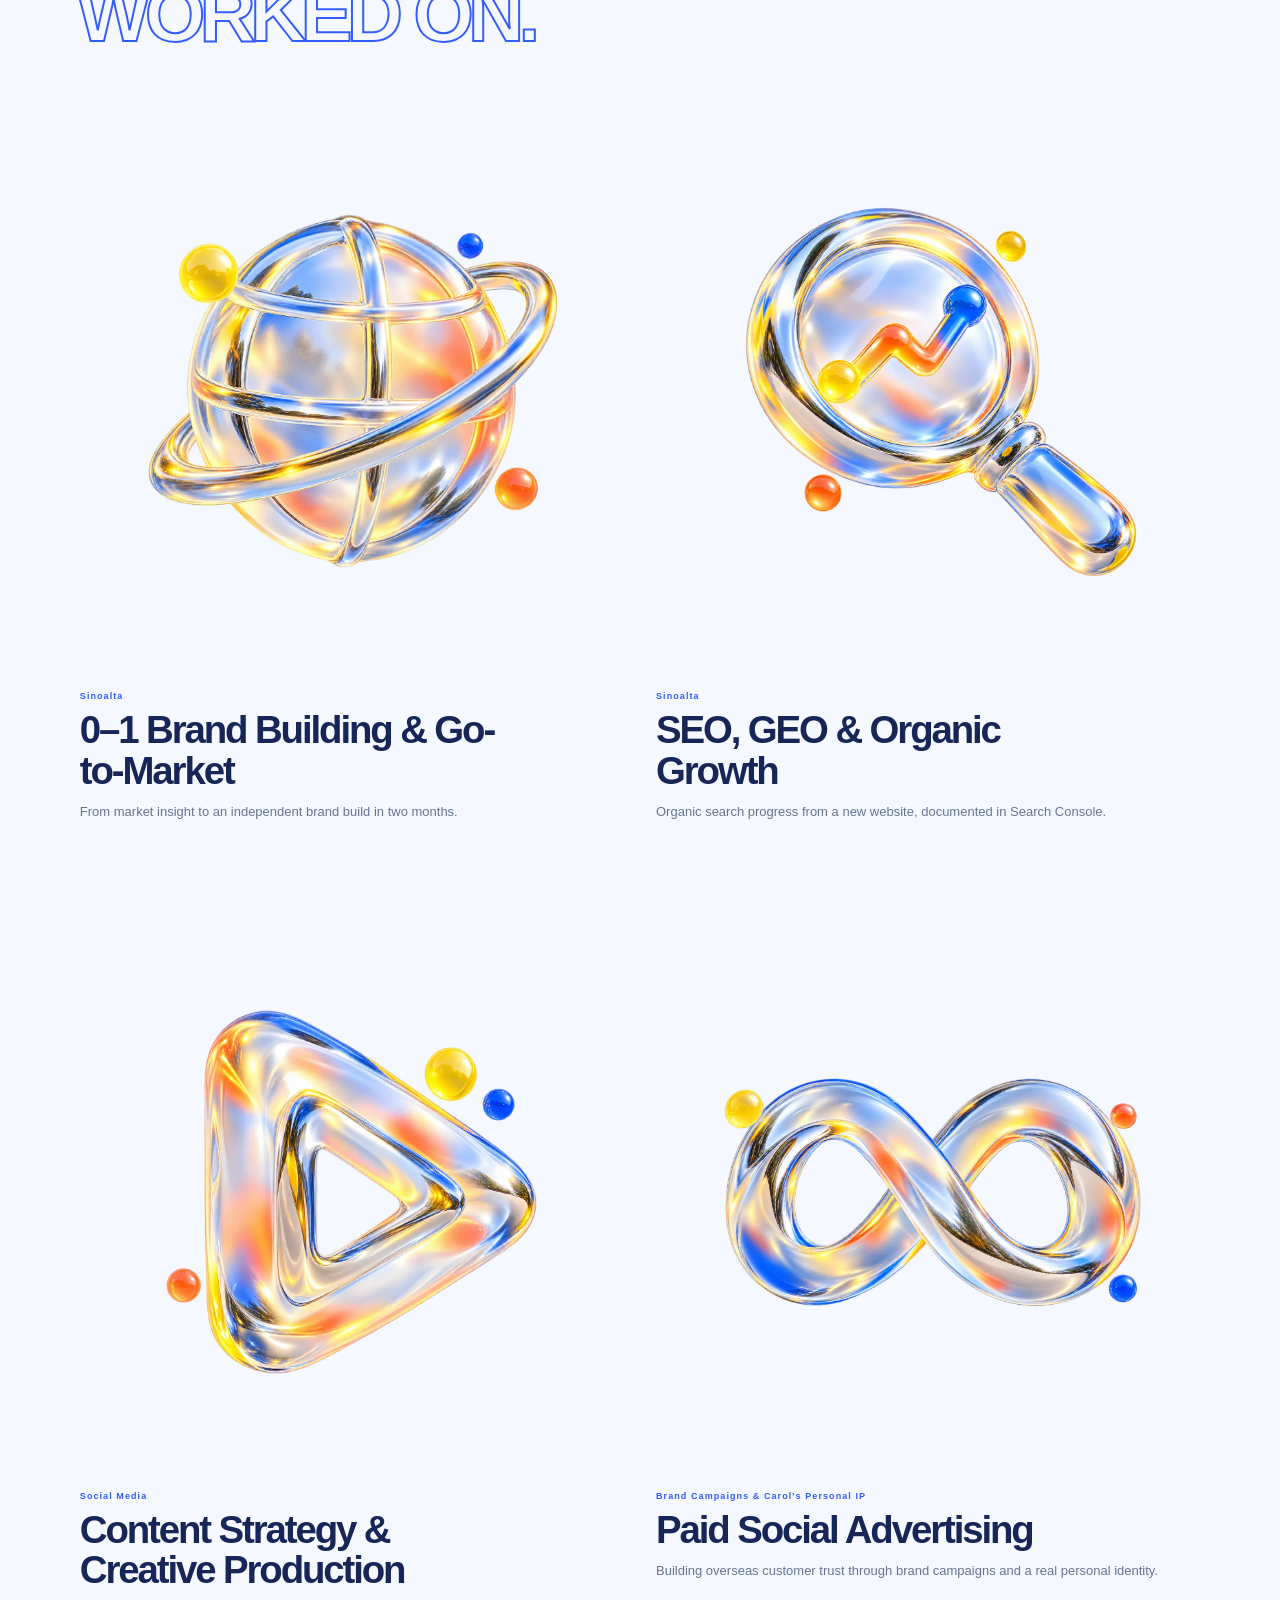
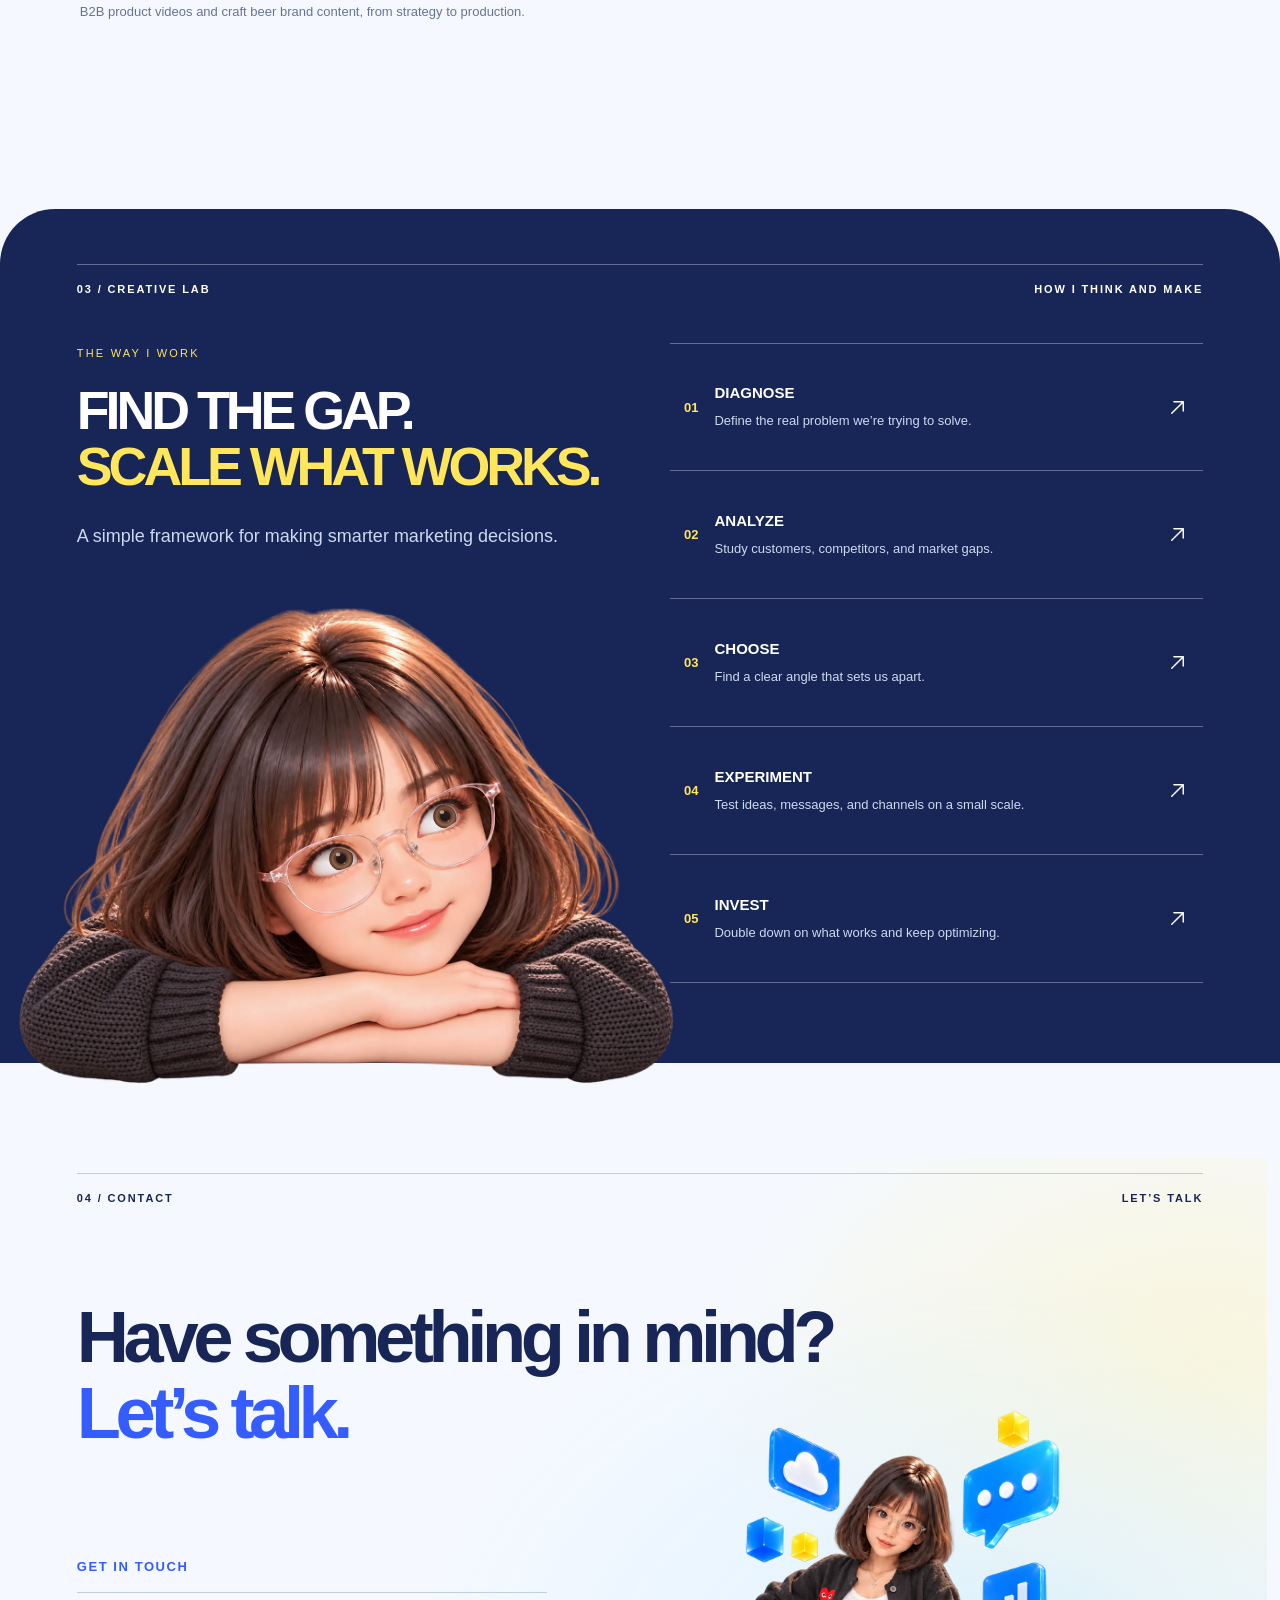
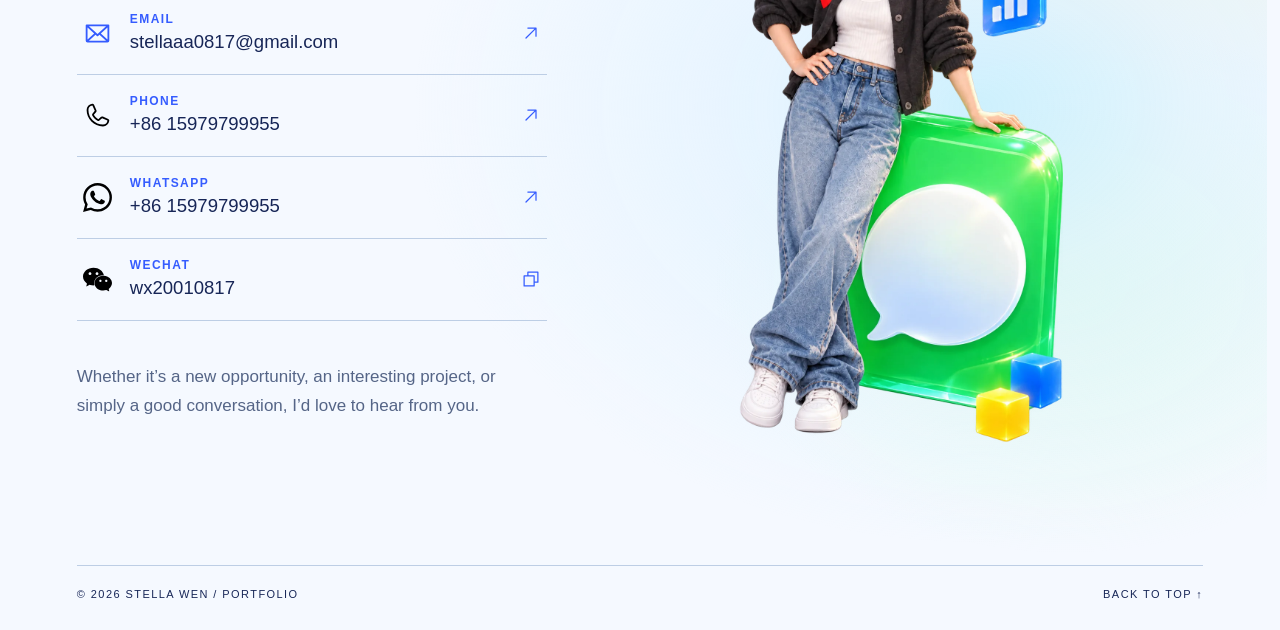
==== commit 9f65c043: "Defer badge back image and shrink star icon" ====
--- a/index.html
+++ b/index.html
@@ -1,6 +1,6 @@
 <!doctype html><html lang="en"><head><meta charset="utf-8"><meta name="viewport" content="width=device-width,initial-scale=1"><meta name="robots" content="noindex,nofollow"><meta name="theme-color" content="#eaf4ff"><meta name="description" content="Stella Wen — International Marketing & Brand Development. Websites, organic growth, creative content and digital marketing."><title>Stella’s Portfolio — International Marketing & Brand Development</title><link rel="preload" as="image" href="hero-concepts/stella-interactive/stella-cartoon-scene.webp" fetchpriority="high"><link rel="stylesheet" href="styles.css"><link rel="stylesheet" href="hero-home.css?v=2"><link rel="stylesheet" href="portfolio.css?v=2"></head><body>
 <a class="skip-link" href="#about">Skip to content</a>
-<header class="nav glass"><a class="logo" href="#top" aria-label="Stella’s Portfolio home"><span class="stella-emblem" aria-hidden="true"><img class="stella-star-mark" src="assets/stella-orbit-star-3d.webp" alt="" width="48" height="48"><canvas width="138" height="138"></canvas></span> Stella’s Portfolio</a><button class="menu-toggle" type="button" aria-controls="main-navigation" aria-expanded="false" aria-label="Open navigation"><img src="assets/icons/list.svg" alt=""></button><nav id="main-navigation" aria-label="Main navigation"><a href="#about">About</a><a href="#work">Work</a><a href="#lab">Creative Lab</a><a class="mobile-nav-contact" href="#contact">Contact</a></nav><div class="nav-actions"><button class="language-toggle" type="button" aria-label="切换为中文" aria-pressed="false"><span>中文</span></button><a class="nav-cta" href="#contact">Let’s connect <img src="assets/icons/arrow-up-right.svg" alt=""></a></div></header>
+<header class="nav glass"><a class="logo" href="#top" aria-label="Stella’s Portfolio home"><span class="stella-emblem" aria-hidden="true"><img class="stella-star-mark" src="assets/stella-orbit-star-icon.webp" alt="" width="48" height="48"><canvas width="138" height="138"></canvas></span> Stella’s Portfolio</a><button class="menu-toggle" type="button" aria-controls="main-navigation" aria-expanded="false" aria-label="Open navigation"><img src="assets/icons/list.svg" alt=""></button><nav id="main-navigation" aria-label="Main navigation"><a href="#about">About</a><a href="#work">Work</a><a href="#lab">Creative Lab</a><a class="mobile-nav-contact" href="#contact">Contact</a></nav><div class="nav-actions"><button class="language-toggle" type="button" aria-label="切换为中文" aria-pressed="false"><span>中文</span></button><a class="nav-cta" href="#contact">Let’s connect <img src="assets/icons/arrow-up-right.svg" alt=""></a></div></header>
 <main id="top"><section class="stella-hero" aria-label="Stella 互动主视觉设计稿"><div class="stella-grid"></div><div class="stella-hero-copy"><p class="stella-eyebrow">INTERNATIONAL MARKETING &amp; BRAND DEVELOPMENT</p><h1>Hello,<br><em>I’m Stella.</em></h1><div class="stella-description"><p>I’ve always enjoyed figuring out how things work — especially when it comes to products, people, and the ideas that connect them.</p><p>That’s what I enjoy most about marketing: understanding a product, finding what makes it valuable, and turning that into something people can easily understand.</p><p>Along the way, I’ve worked on websites, SEO, social media, advertising, and content production. I like being involved in the whole process, from the first idea to the final execution.</p><p class="hero-closing-line">I’m curious, hands-on, and always looking for better ways to do things.</p></div><div class="hero-actions"><a class="pill dark" href="#work">Explore My Work <img src="assets/icons/arrow-up-right.svg" alt=""></a></div></div>
 <div class="stella-scene"><img src="hero-concepts/stella-interactive/stella-cartoon-scene.webp" alt="卡通形象 Stella 从毛玻璃屏幕里跳出来，伸手追逐工牌" class="stella-stella-scene" width="1171" height="1343" decoding="async" fetchpriority="high"><div class="stella-speed stella-speed-one" aria-hidden="true"></div><div class="stella-speed stella-speed-two" aria-hidden="true"></div>
 <div class="stella-badge-stage">
@@ -21,7 +21,7 @@
         <span class="stella-badge-inset"><span class="stella-card-top"><span>✦</span><span>STELLA WYNN / 001</span></span><span class="stella-photo-frame"><img class="stella-avatar-image stella-working" decoding="async" src="hero-concepts/stella-interactive/avatar-working.webp" alt="" draggable="false"></span><span class="stella-badge-name">Stella wynn<sup>✦</sup></span><span class="stella-badge-role">Marketing Specialist · 营销专员</span><span class="stella-badge-motto">PASSION IN MOTION</span></span>
       </span>
       <span class="stella-badge-face stella-badge-back">
-        <span class="stella-badge-inset"><span class="stella-card-top"><span>♥</span><span>STELLA WYNN / 001</span></span><span class="stella-photo-frame"><img class="stella-avatar-image stella-happy" loading="lazy" decoding="async" src="hero-concepts/stella-interactive/avatar-happy.webp" alt="" draggable="false"></span><span class="stella-badge-name">Stella wynn<sup>✦</sup></span><span class="stella-badge-role">Marketing Specialist · 营销专员</span><span class="stella-badge-motto">PASSION IN MOTION</span></span>
+        <span class="stella-badge-inset"><span class="stella-card-top"><span>♥</span><span>STELLA WYNN / 001</span></span><span class="stella-photo-frame"><img class="stella-avatar-image stella-happy" decoding="async" src="hero-concepts/stella-interactive/avatar-working.webp" data-src="hero-concepts/stella-interactive/avatar-happy.webp" alt="" draggable="false"></span><span class="stella-badge-name">Stella wynn<sup>✦</sup></span><span class="stella-badge-role">Marketing Specialist · 营销专员</span><span class="stella-badge-motto">PASSION IN MOTION</span></span>
       </span>
     </span>
   </button>
@@ -37,4 +37,4 @@
 <section class="section contact" id="contact"><div class="section-label"><span>04 / CONTACT</span><span>LET’S TALK</span></div><h2><span>Have something in mind?</span><em>Let’s talk.</em></h2><div class="contact-row"><div class="contact-details"><h3 class="contact-get-in-touch">GET IN TOUCH</h3><div id="contact-method"></div><p class="contact-description">Whether it’s a new opportunity, an interesting project, or simply a good conversation, I’d love to hear from you.</p></div><div class="contact-scene" aria-hidden="true"><img src="assets/stella-contact-reference-transparent.webp" alt="" width="878" height="1792" loading="lazy"></div></div><footer><span>© 2026 STELLA WEN / PORTFOLIO</span><a href="#top">BACK TO TOP ↑</a></footer></section>
 </main><dialog id="project-detail" aria-labelledby="detail-title"><div class="detail-toolbar"><a class="detail-home" href="#work">STELLA’S PORTFOLIO / SELECTED WORK</a><button class="dialog-close" type="button" aria-label="Close project details"><img src="assets/icons/x.svg" alt=""></button></div><div id="detail-content"></div></dialog>
 <dialog id="lead-gallery" aria-labelledby="lead-gallery-title"><div class="lead-gallery-shell"><div class="lead-gallery-top"><div><small>REAL INQUIRY EVIDENCE</small><h2 id="lead-gallery-title">Inquiry Evidence</h2></div><button class="lead-gallery-close" type="button" aria-label="Close inquiry gallery"><img src="assets/icons/x.svg" alt=""></button></div><figure><img id="lead-gallery-image" alt=""><figcaption><strong id="lead-gallery-caption"></strong><span id="lead-gallery-description"></span><a id="lead-gallery-fullsize" target="_blank" rel="noopener noreferrer">View full-size screenshot ↗</a></figcaption></figure><div class="lead-gallery-controls"><button type="button" data-lead-prev aria-label="Previous screenshot">← <span>Previous</span></button><span id="lead-gallery-count" aria-live="polite"></span><button type="button" data-lead-next aria-label="Next screenshot"><span>Next</span> →</button></div></div></dialog>
-<script src="stella-star-3d.js"></script><script src="portfolio-data.js"></script><script src="script.js"></script><script src="hero-home.js"></script><script src="i18n.js"></script></body></html>
+<script src="stella-star-3d.js"></script><script src="portfolio-data.js"></script><script src="script.js"></script><script src="hero-home.js?v=2"></script><script src="i18n.js"></script></body></html>
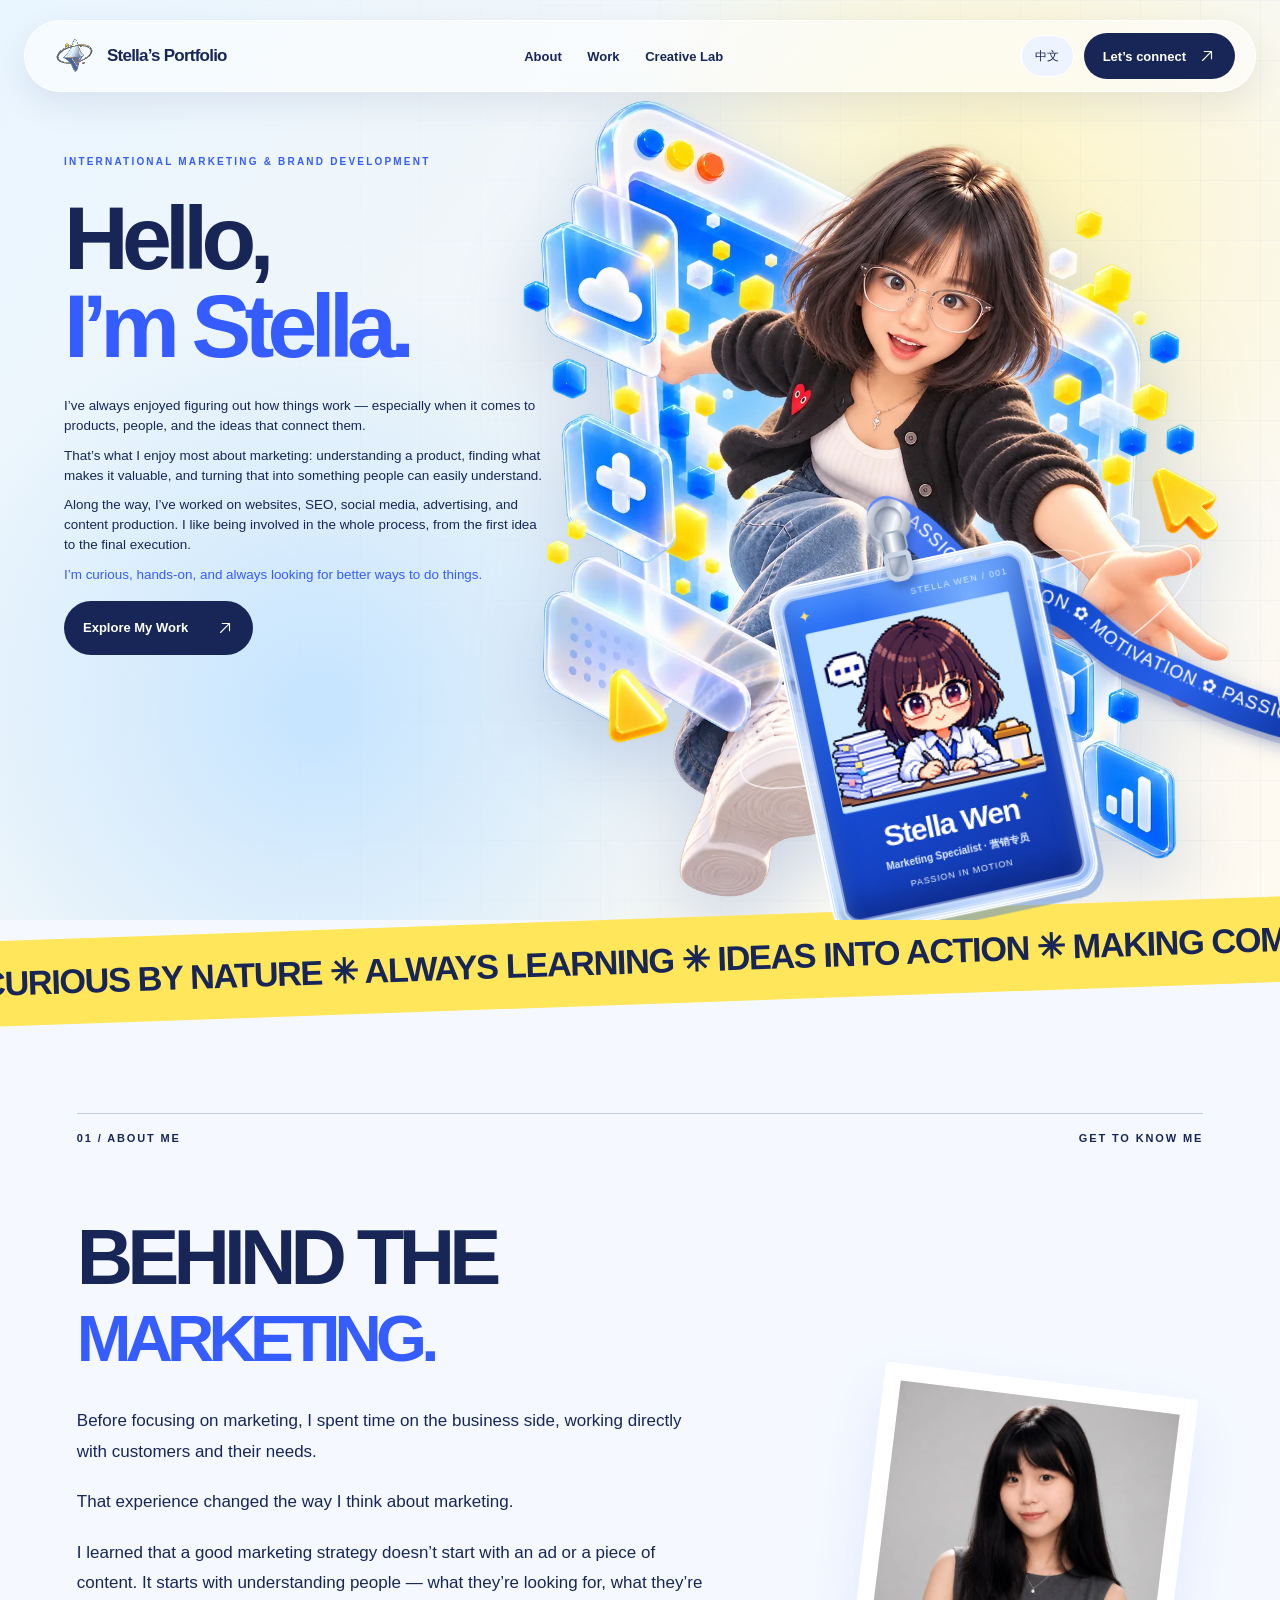
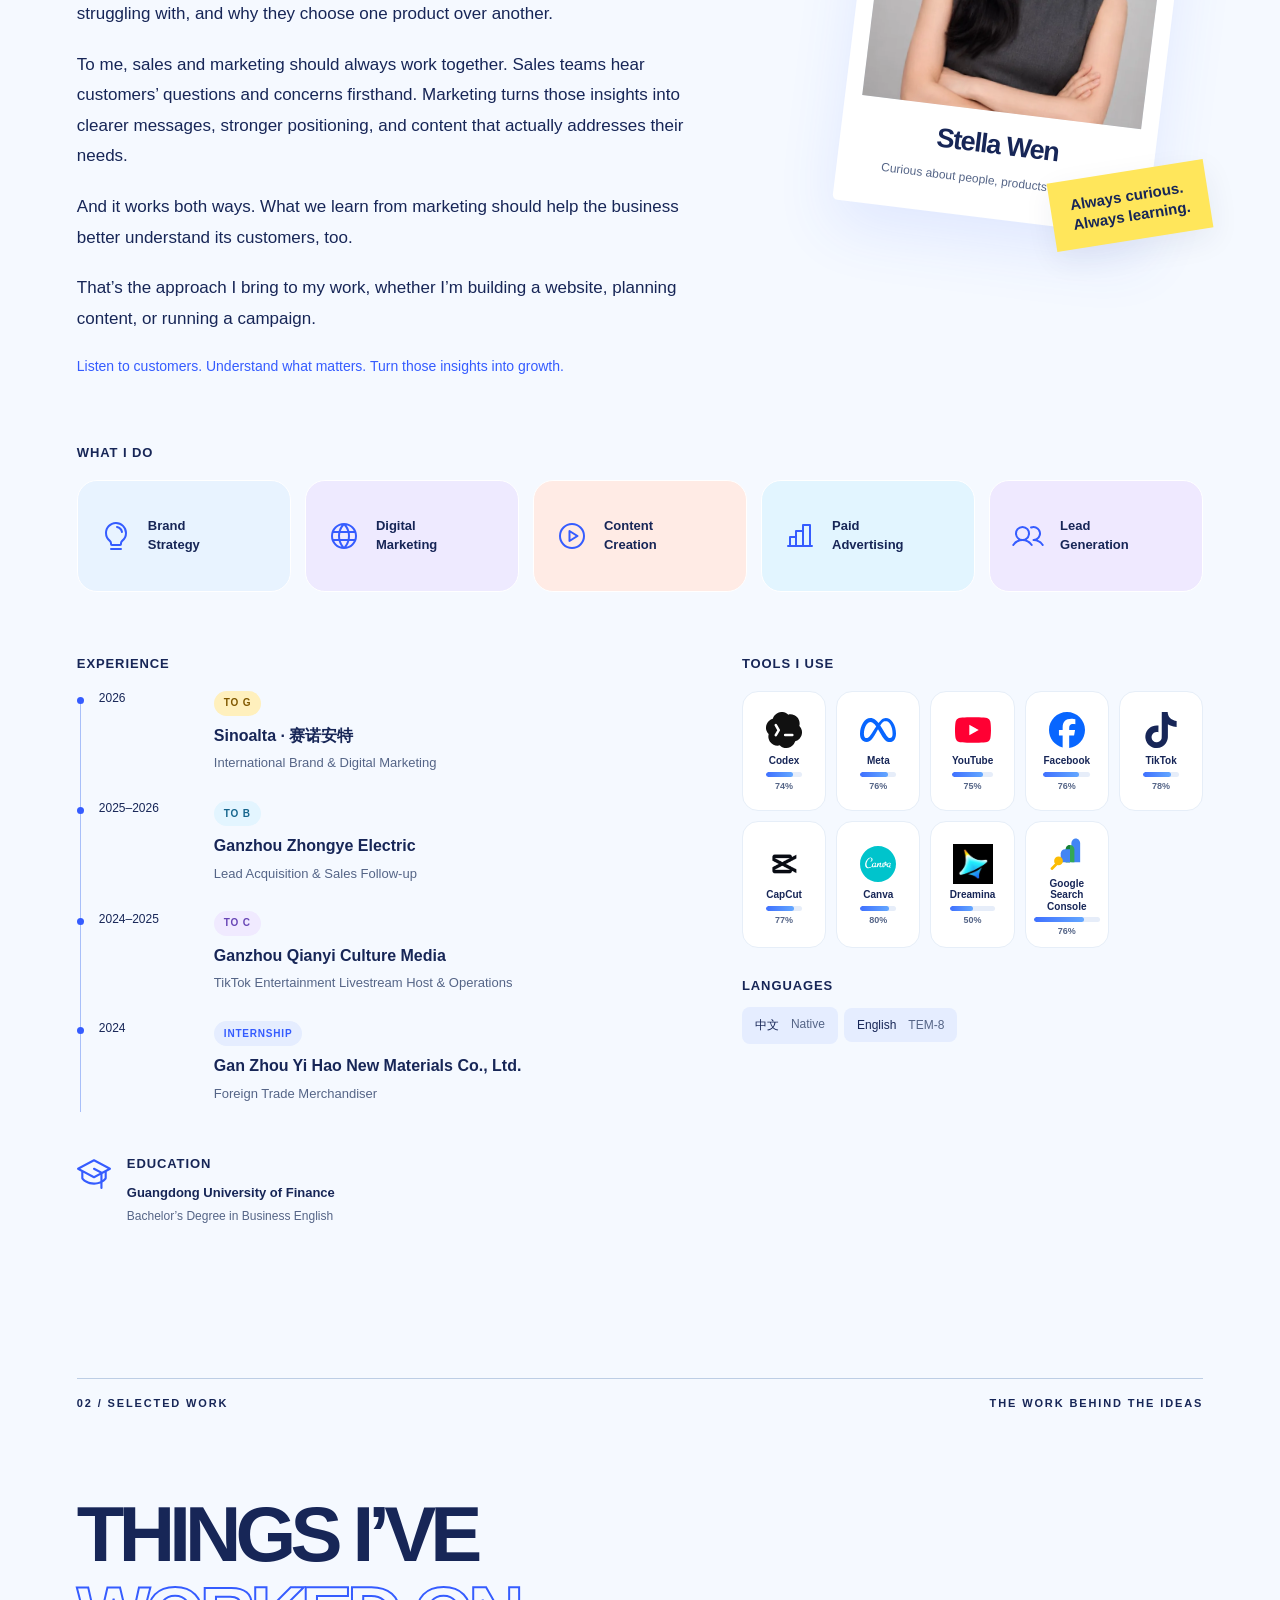
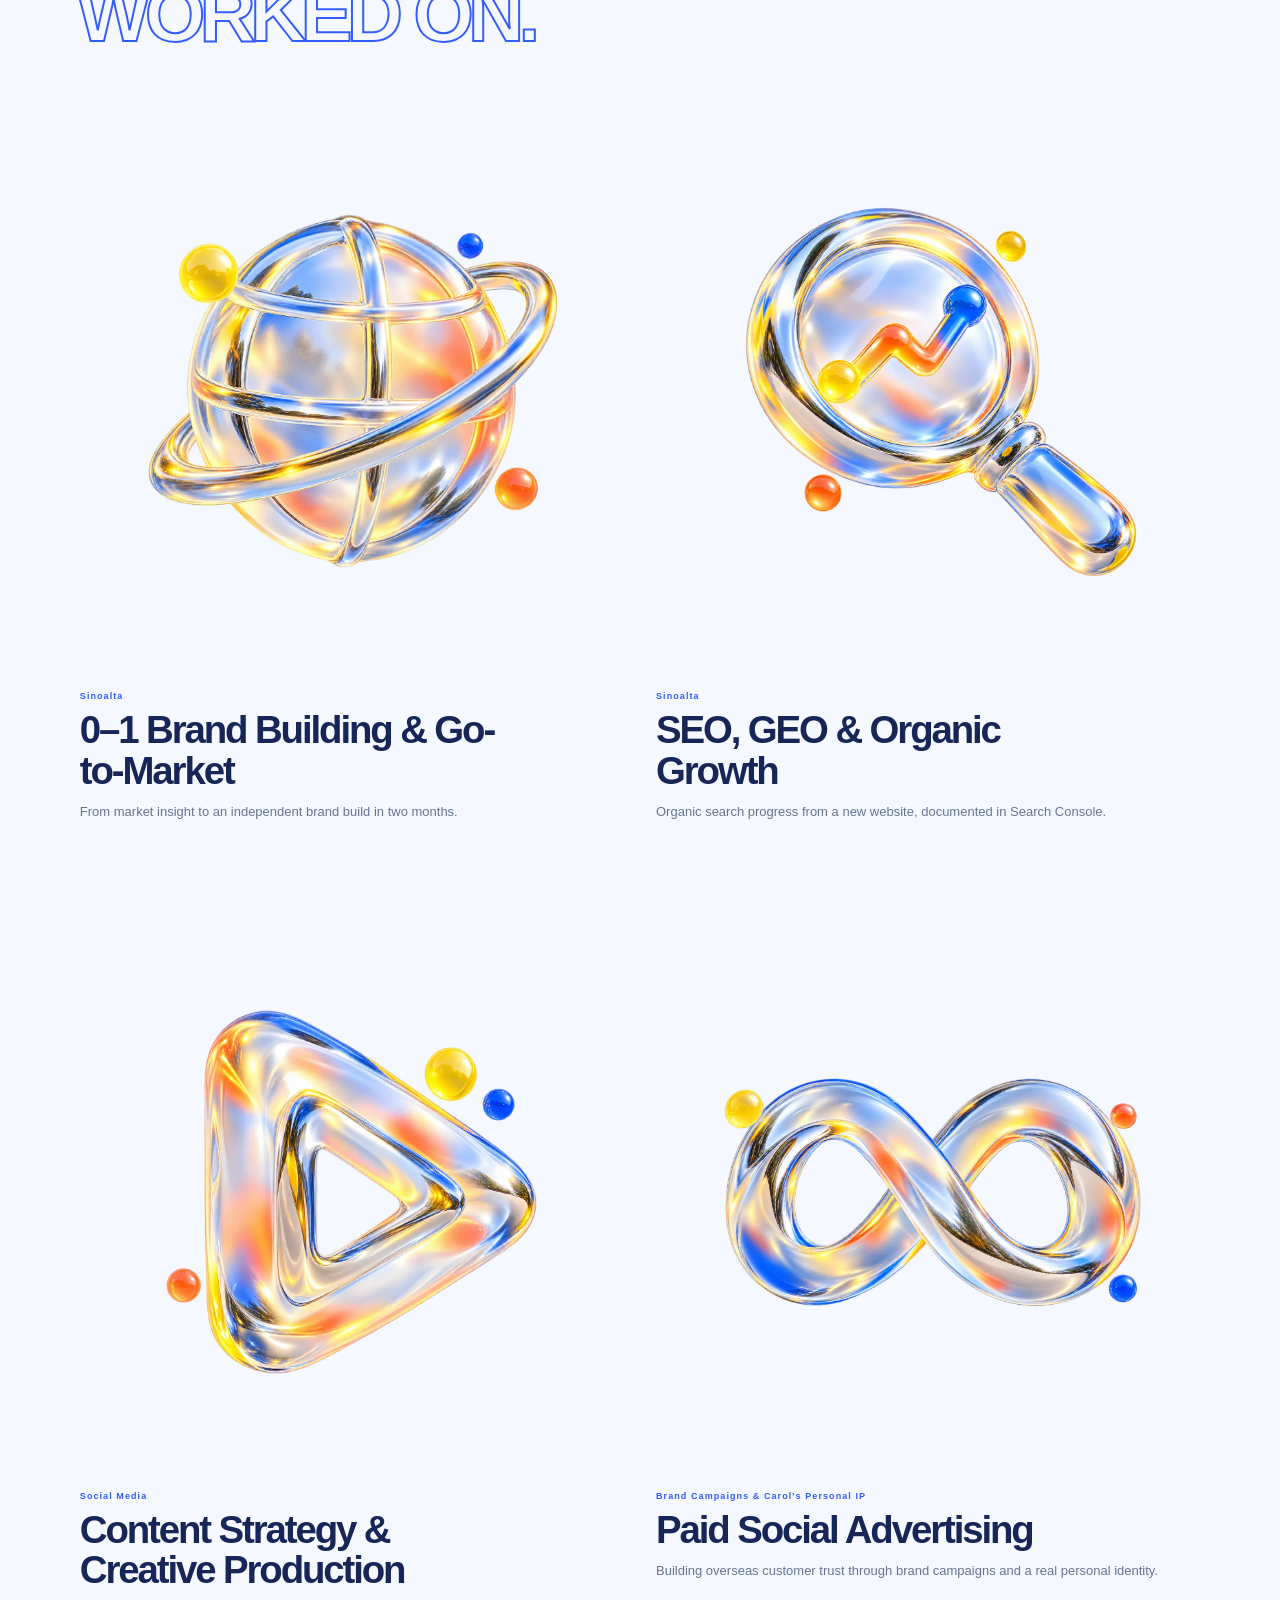
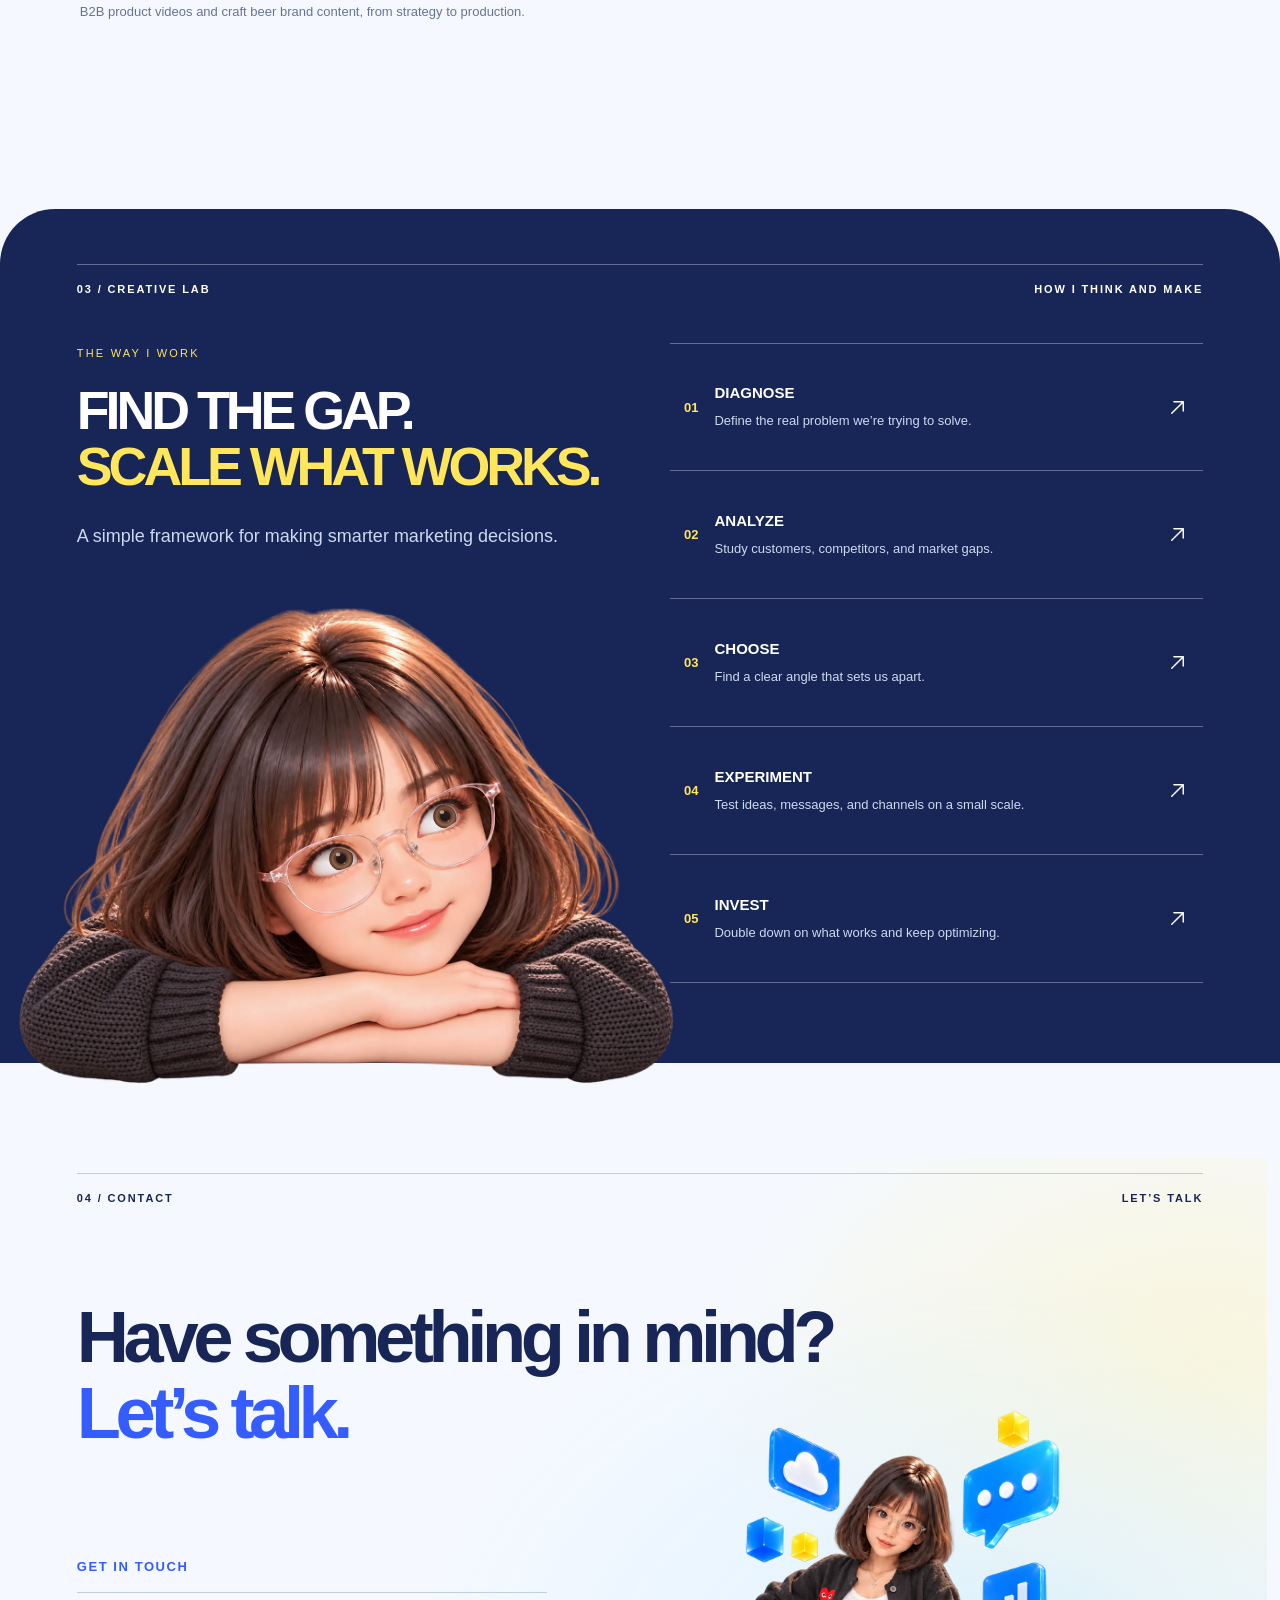
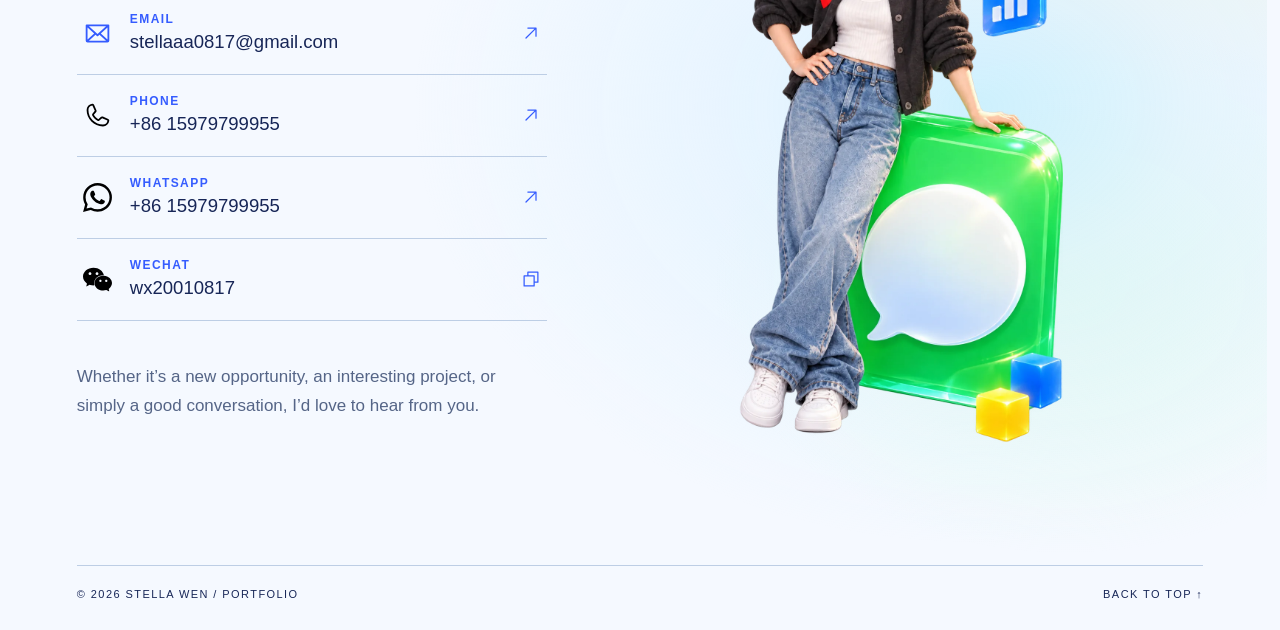
==== commit 1bf4d2a2: "Reduce 3D star rendering cost" ====
--- a/index.html
+++ b/index.html
@@ -37,4 +37,4 @@
 <section class="section contact" id="contact"><div class="section-label"><span>04 / CONTACT</span><span>LET’S TALK</span></div><h2><span>Have something in mind?</span><em>Let’s talk.</em></h2><div class="contact-row"><div class="contact-details"><h3 class="contact-get-in-touch">GET IN TOUCH</h3><div id="contact-method"></div><p class="contact-description">Whether it’s a new opportunity, an interesting project, or simply a good conversation, I’d love to hear from you.</p></div><div class="contact-scene" aria-hidden="true"><img src="assets/stella-contact-reference-transparent.webp" alt="" width="878" height="1792" loading="lazy"></div></div><footer><span>© 2026 STELLA WEN / PORTFOLIO</span><a href="#top">BACK TO TOP ↑</a></footer></section>
 </main><dialog id="project-detail" aria-labelledby="detail-title"><div class="detail-toolbar"><a class="detail-home" href="#work">STELLA’S PORTFOLIO / SELECTED WORK</a><button class="dialog-close" type="button" aria-label="Close project details"><img src="assets/icons/x.svg" alt=""></button></div><div id="detail-content"></div></dialog>
 <dialog id="lead-gallery" aria-labelledby="lead-gallery-title"><div class="lead-gallery-shell"><div class="lead-gallery-top"><div><small>REAL INQUIRY EVIDENCE</small><h2 id="lead-gallery-title">Inquiry Evidence</h2></div><button class="lead-gallery-close" type="button" aria-label="Close inquiry gallery"><img src="assets/icons/x.svg" alt=""></button></div><figure><img id="lead-gallery-image" alt=""><figcaption><strong id="lead-gallery-caption"></strong><span id="lead-gallery-description"></span><a id="lead-gallery-fullsize" target="_blank" rel="noopener noreferrer">View full-size screenshot ↗</a></figcaption></figure><div class="lead-gallery-controls"><button type="button" data-lead-prev aria-label="Previous screenshot">← <span>Previous</span></button><span id="lead-gallery-count" aria-live="polite"></span><button type="button" data-lead-next aria-label="Next screenshot"><span>Next</span> →</button></div></div></dialog>
-<script src="stella-star-3d.js"></script><script src="portfolio-data.js"></script><script src="script.js"></script><script src="hero-home.js?v=2"></script><script src="i18n.js"></script></body></html>
+<script src="stella-star-3d.js?v=2"></script><script src="portfolio-data.js"></script><script src="script.js"></script><script src="hero-home.js?v=2"></script><script src="i18n.js"></script></body></html>
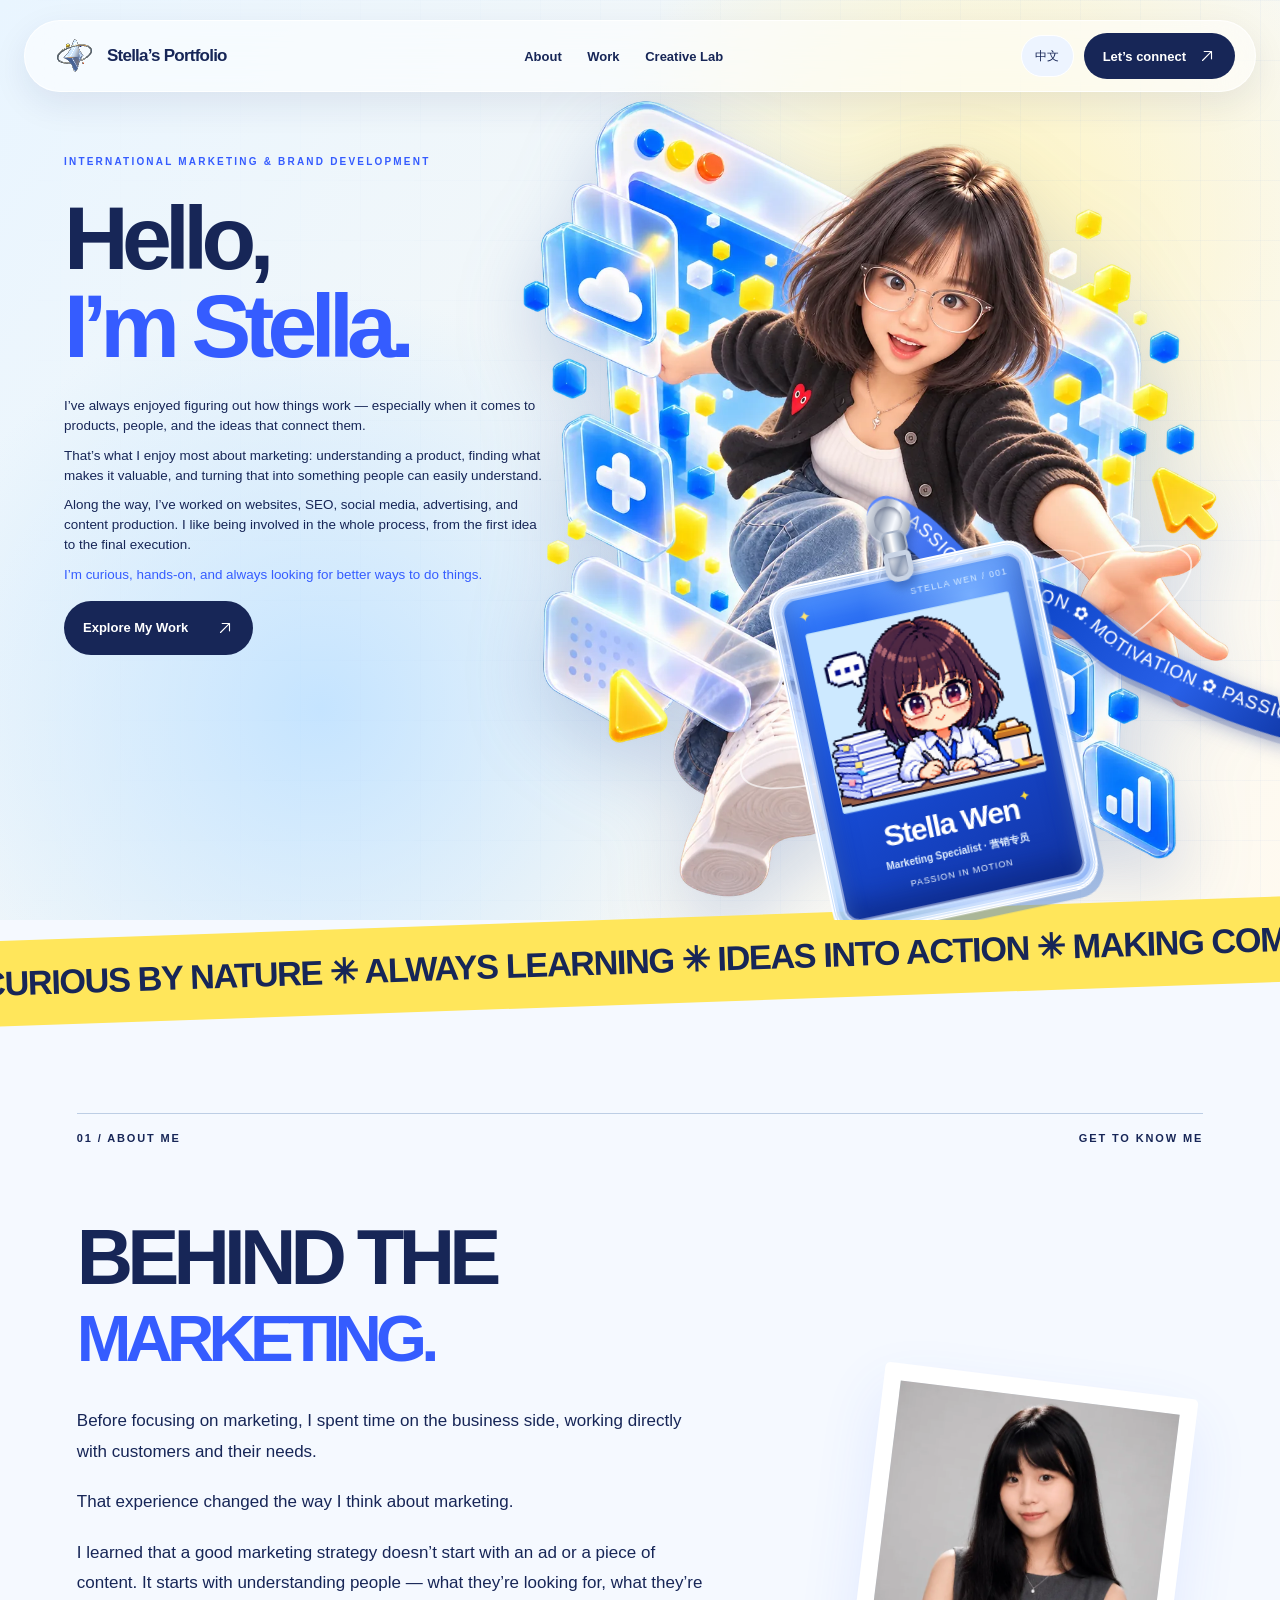
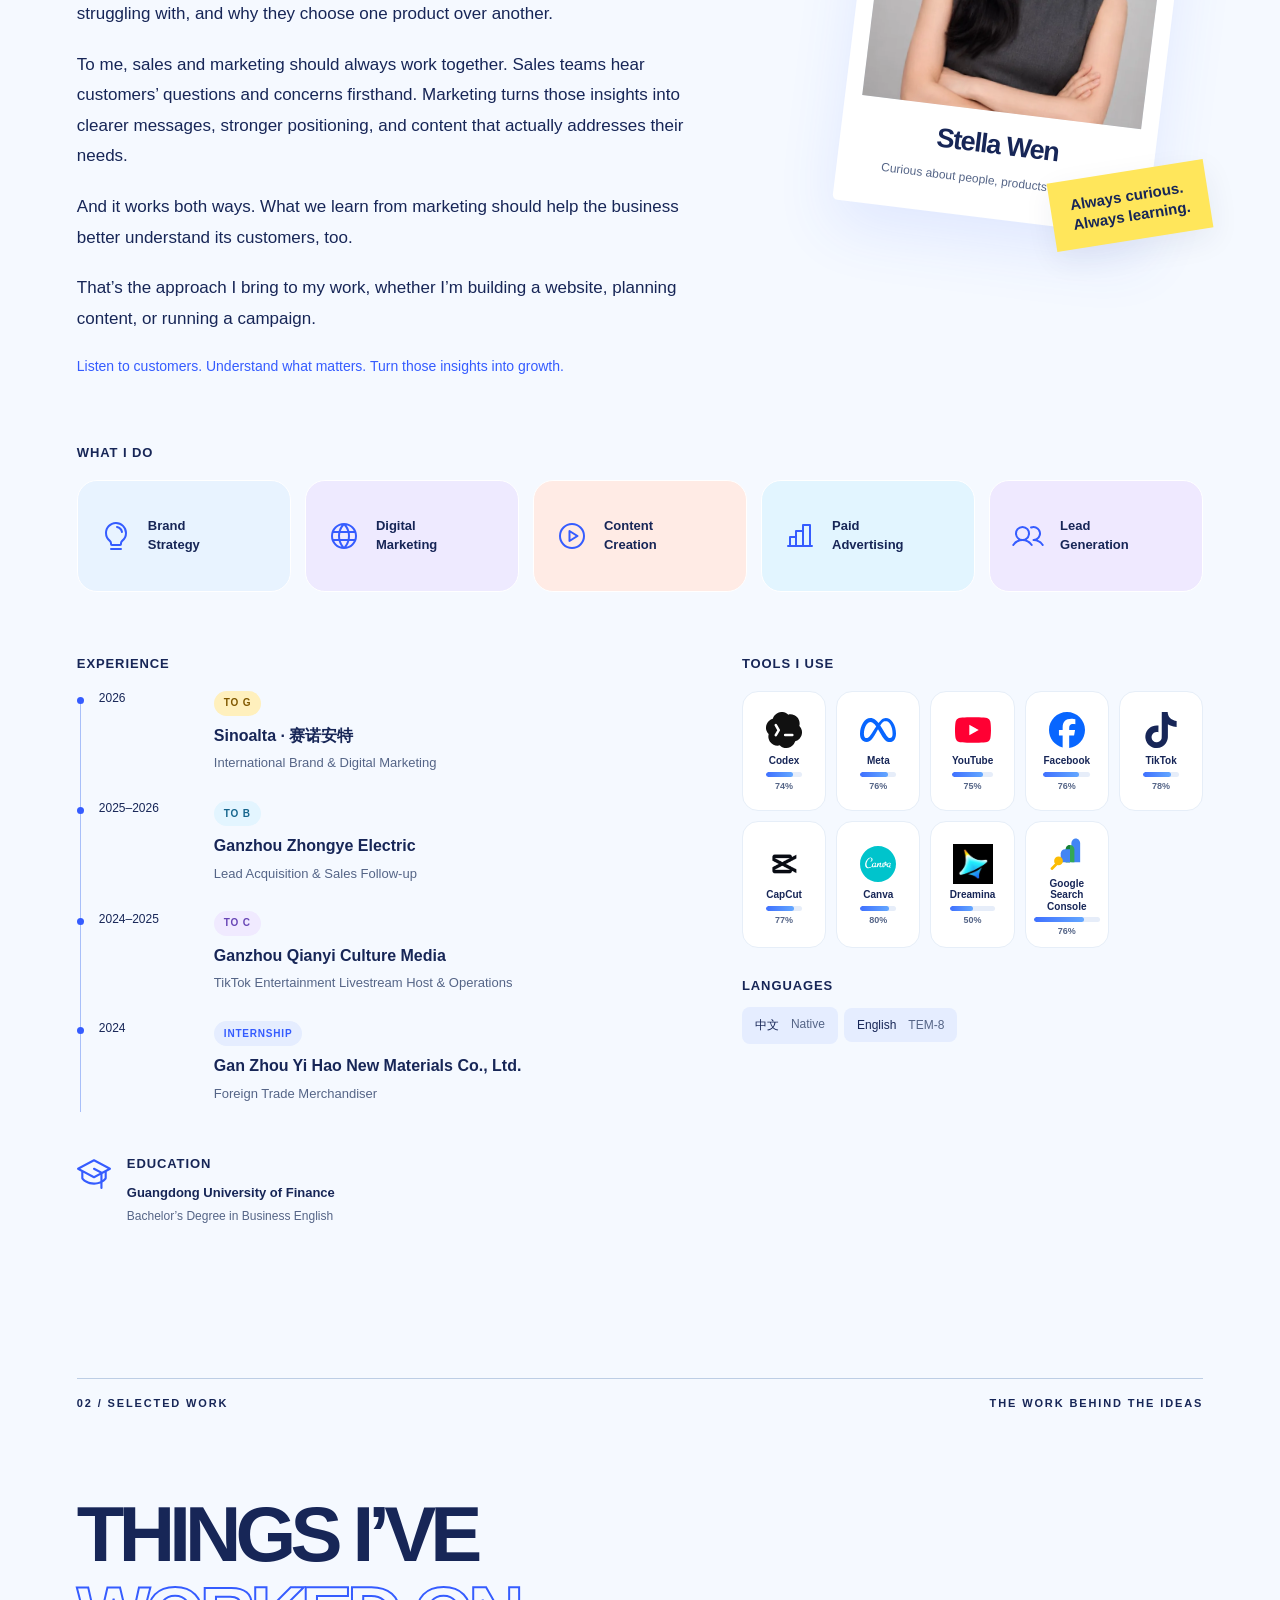
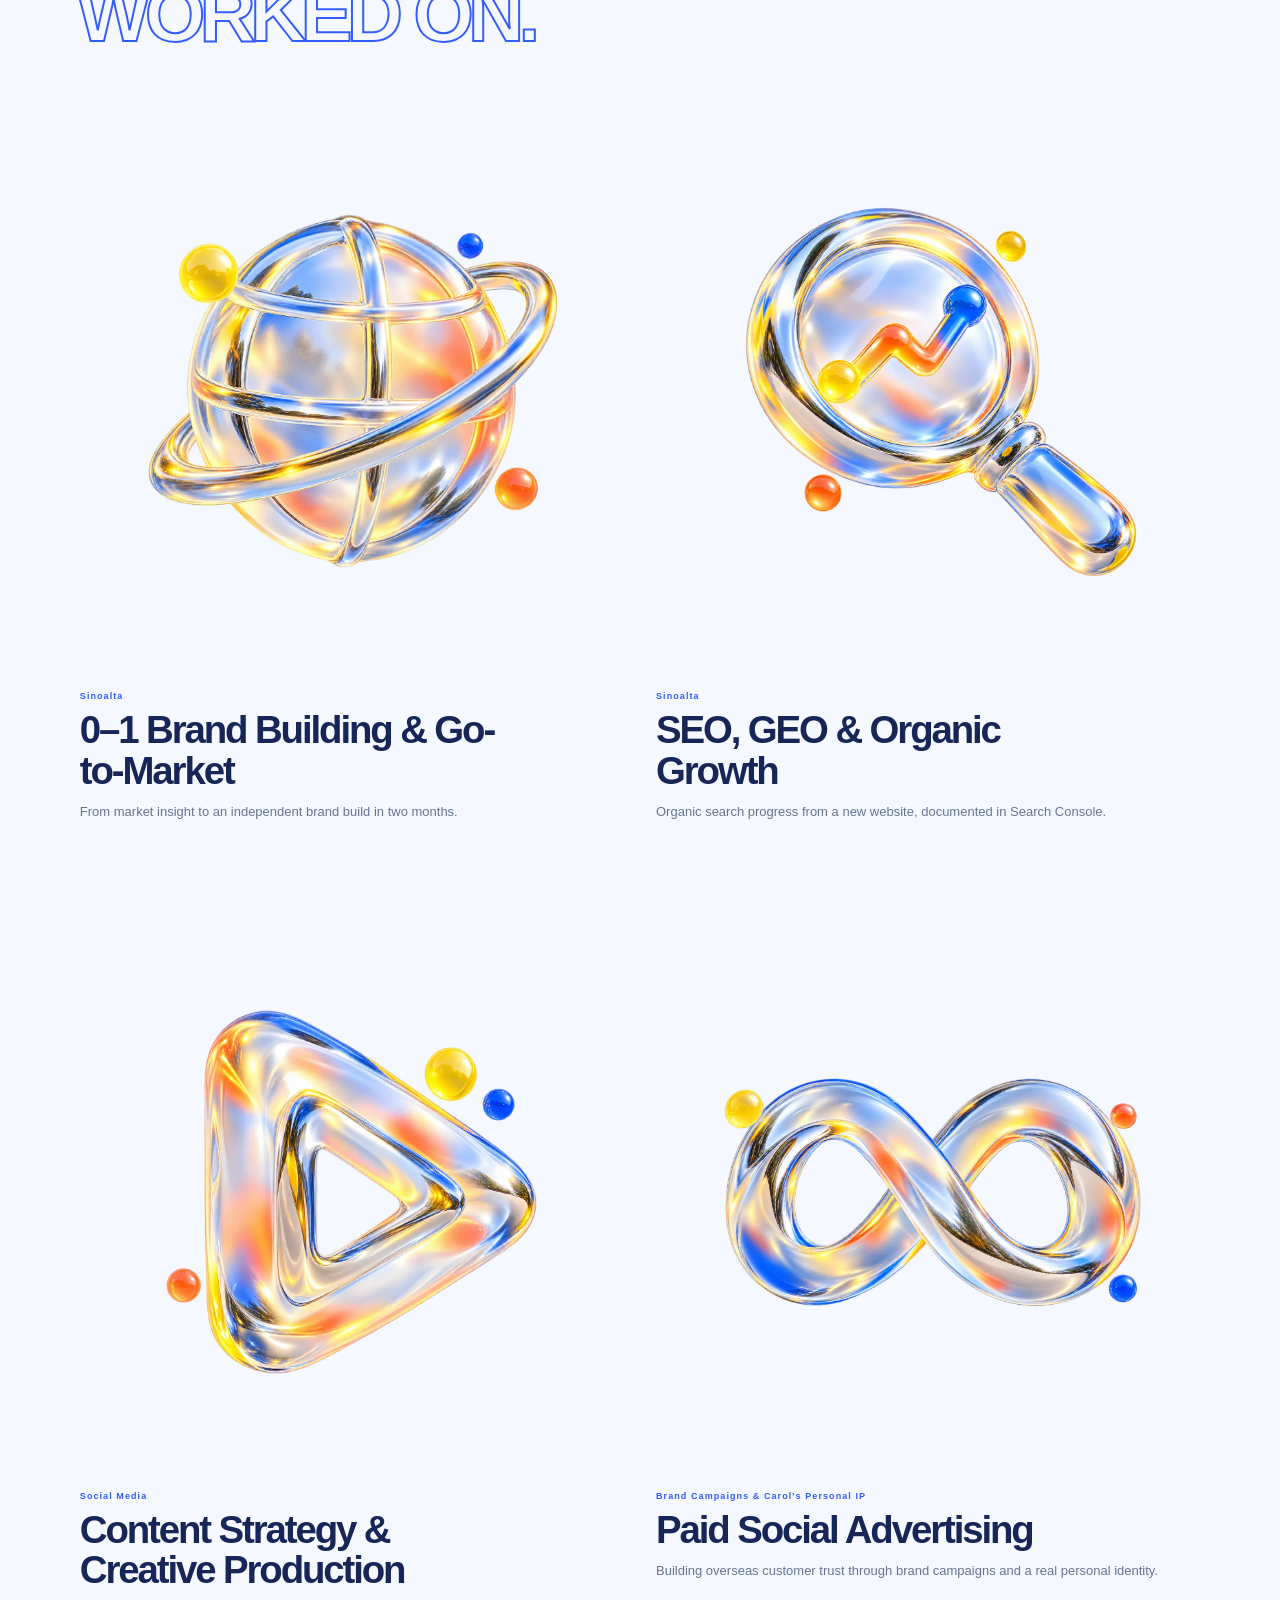
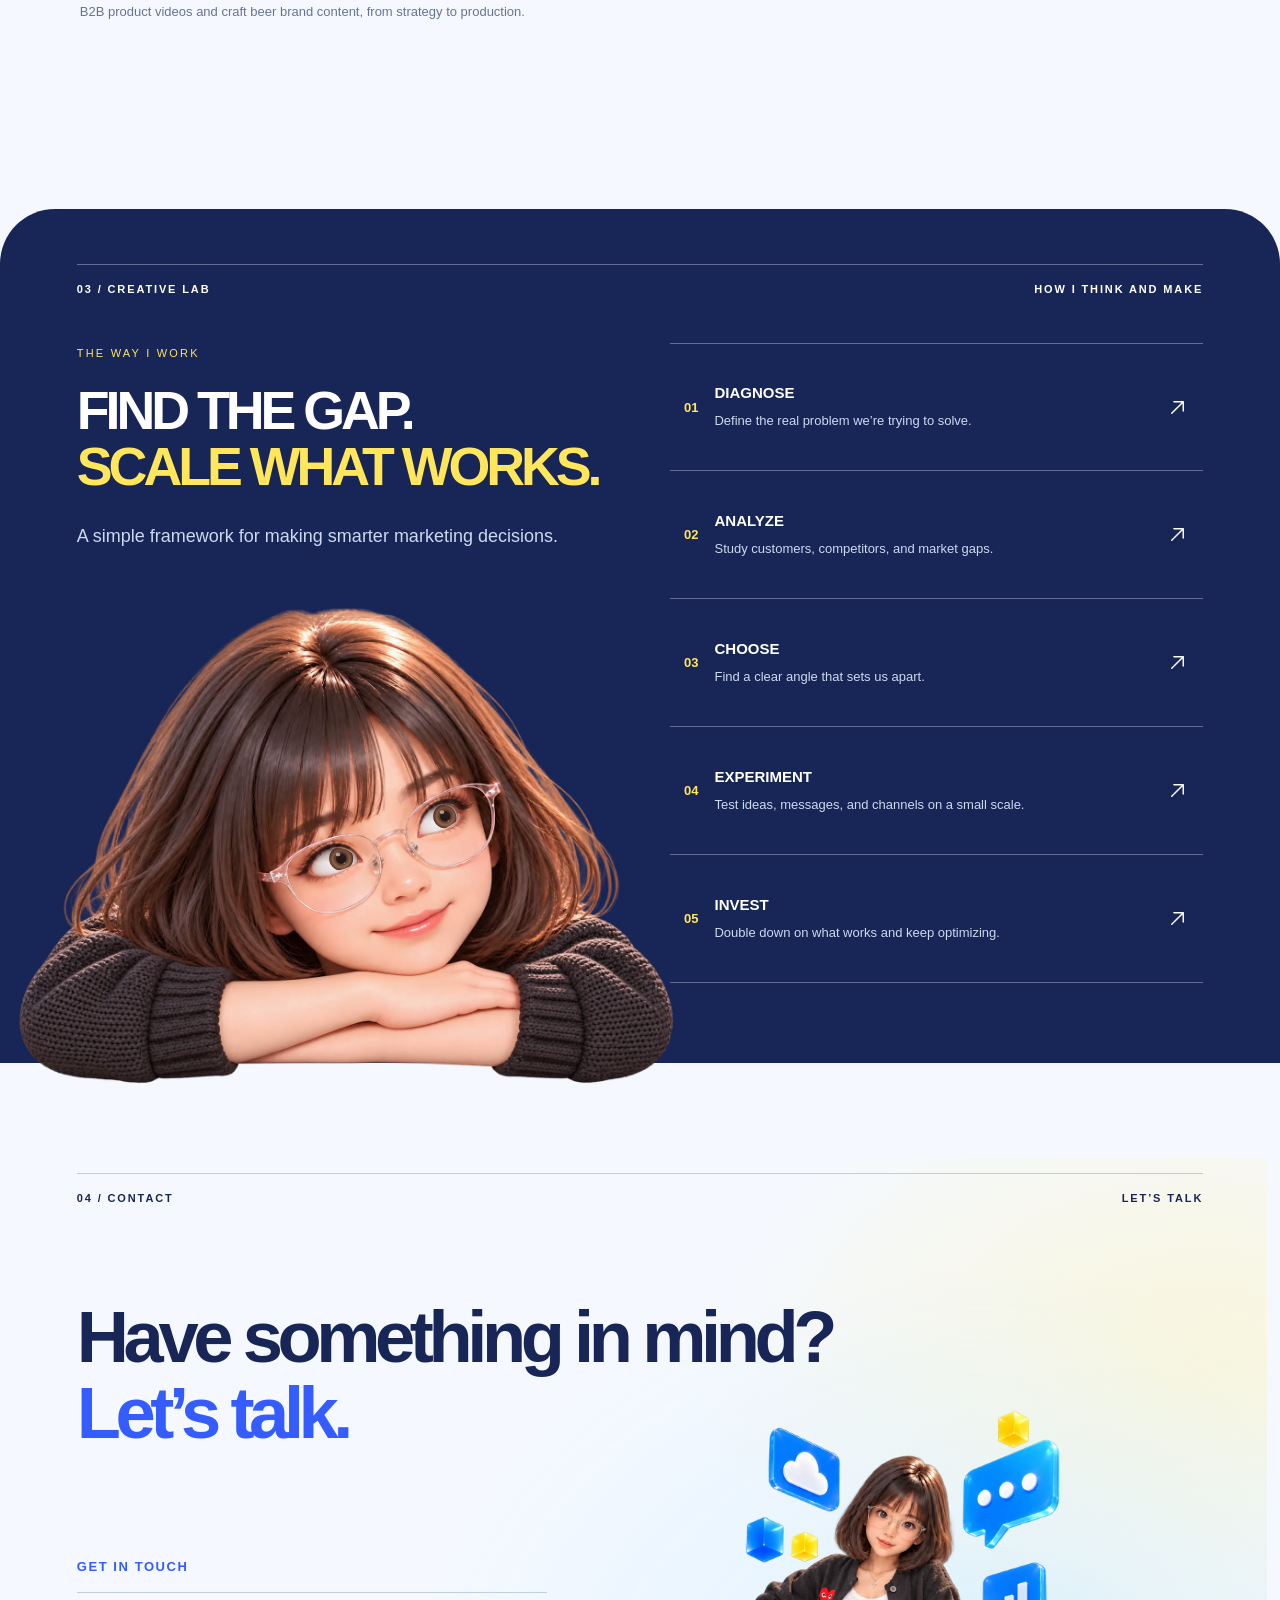
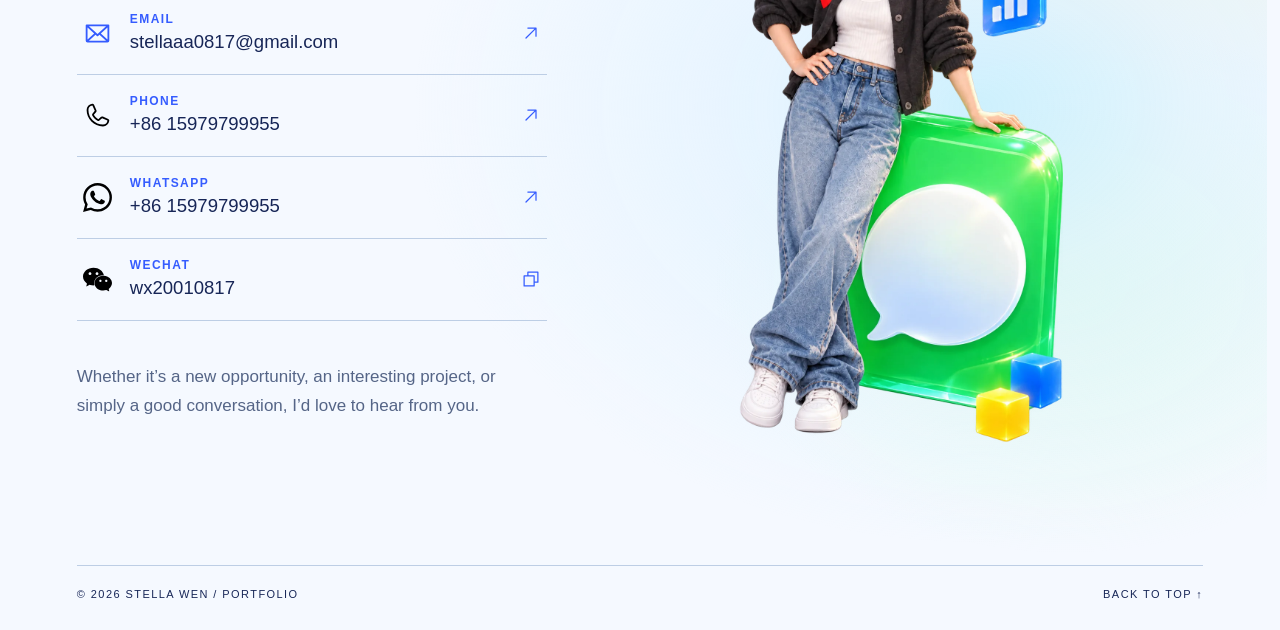
==== commit f6fff09f: "Optimize portfolio evidence image previews" ====
--- a/index.html
+++ b/index.html
@@ -37,4 +37,4 @@
 <section class="section contact" id="contact"><div class="section-label"><span>04 / CONTACT</span><span>LET’S TALK</span></div><h2><span>Have something in mind?</span><em>Let’s talk.</em></h2><div class="contact-row"><div class="contact-details"><h3 class="contact-get-in-touch">GET IN TOUCH</h3><div id="contact-method"></div><p class="contact-description">Whether it’s a new opportunity, an interesting project, or simply a good conversation, I’d love to hear from you.</p></div><div class="contact-scene" aria-hidden="true"><img src="assets/stella-contact-reference-transparent.webp" alt="" width="878" height="1792" loading="lazy"></div></div><footer><span>© 2026 STELLA WEN / PORTFOLIO</span><a href="#top">BACK TO TOP ↑</a></footer></section>
 </main><dialog id="project-detail" aria-labelledby="detail-title"><div class="detail-toolbar"><a class="detail-home" href="#work">STELLA’S PORTFOLIO / SELECTED WORK</a><button class="dialog-close" type="button" aria-label="Close project details"><img src="assets/icons/x.svg" alt=""></button></div><div id="detail-content"></div></dialog>
 <dialog id="lead-gallery" aria-labelledby="lead-gallery-title"><div class="lead-gallery-shell"><div class="lead-gallery-top"><div><small>REAL INQUIRY EVIDENCE</small><h2 id="lead-gallery-title">Inquiry Evidence</h2></div><button class="lead-gallery-close" type="button" aria-label="Close inquiry gallery"><img src="assets/icons/x.svg" alt=""></button></div><figure><img id="lead-gallery-image" alt=""><figcaption><strong id="lead-gallery-caption"></strong><span id="lead-gallery-description"></span><a id="lead-gallery-fullsize" target="_blank" rel="noopener noreferrer">View full-size screenshot ↗</a></figcaption></figure><div class="lead-gallery-controls"><button type="button" data-lead-prev aria-label="Previous screenshot">← <span>Previous</span></button><span id="lead-gallery-count" aria-live="polite"></span><button type="button" data-lead-next aria-label="Next screenshot"><span>Next</span> →</button></div></div></dialog>
-<script src="stella-star-3d.js?v=2"></script><script src="portfolio-data.js"></script><script src="script.js"></script><script src="hero-home.js?v=2"></script><script src="i18n.js"></script></body></html>
+<script src="stella-star-3d.js?v=2"></script><script src="portfolio-data.js"></script><script src="script.js?v=2"></script><script src="hero-home.js?v=2"></script><script src="i18n.js"></script></body></html>
